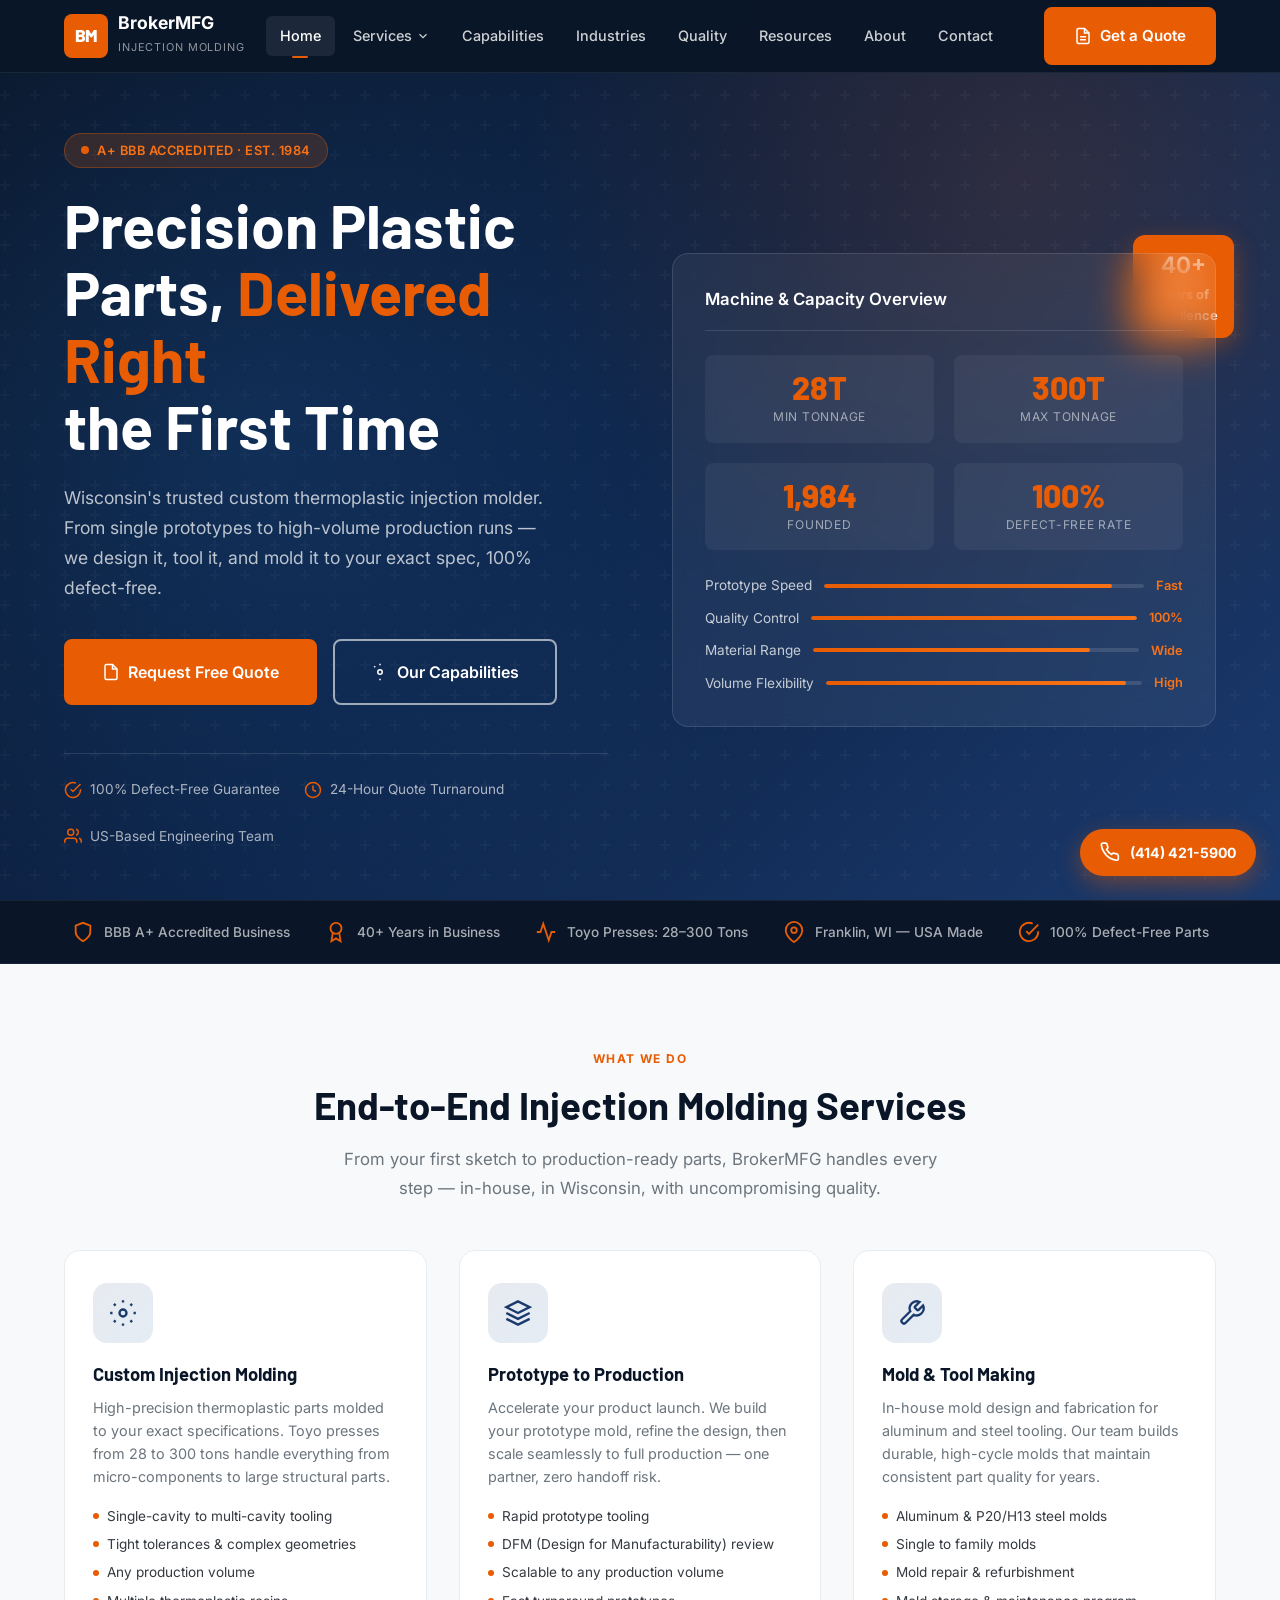
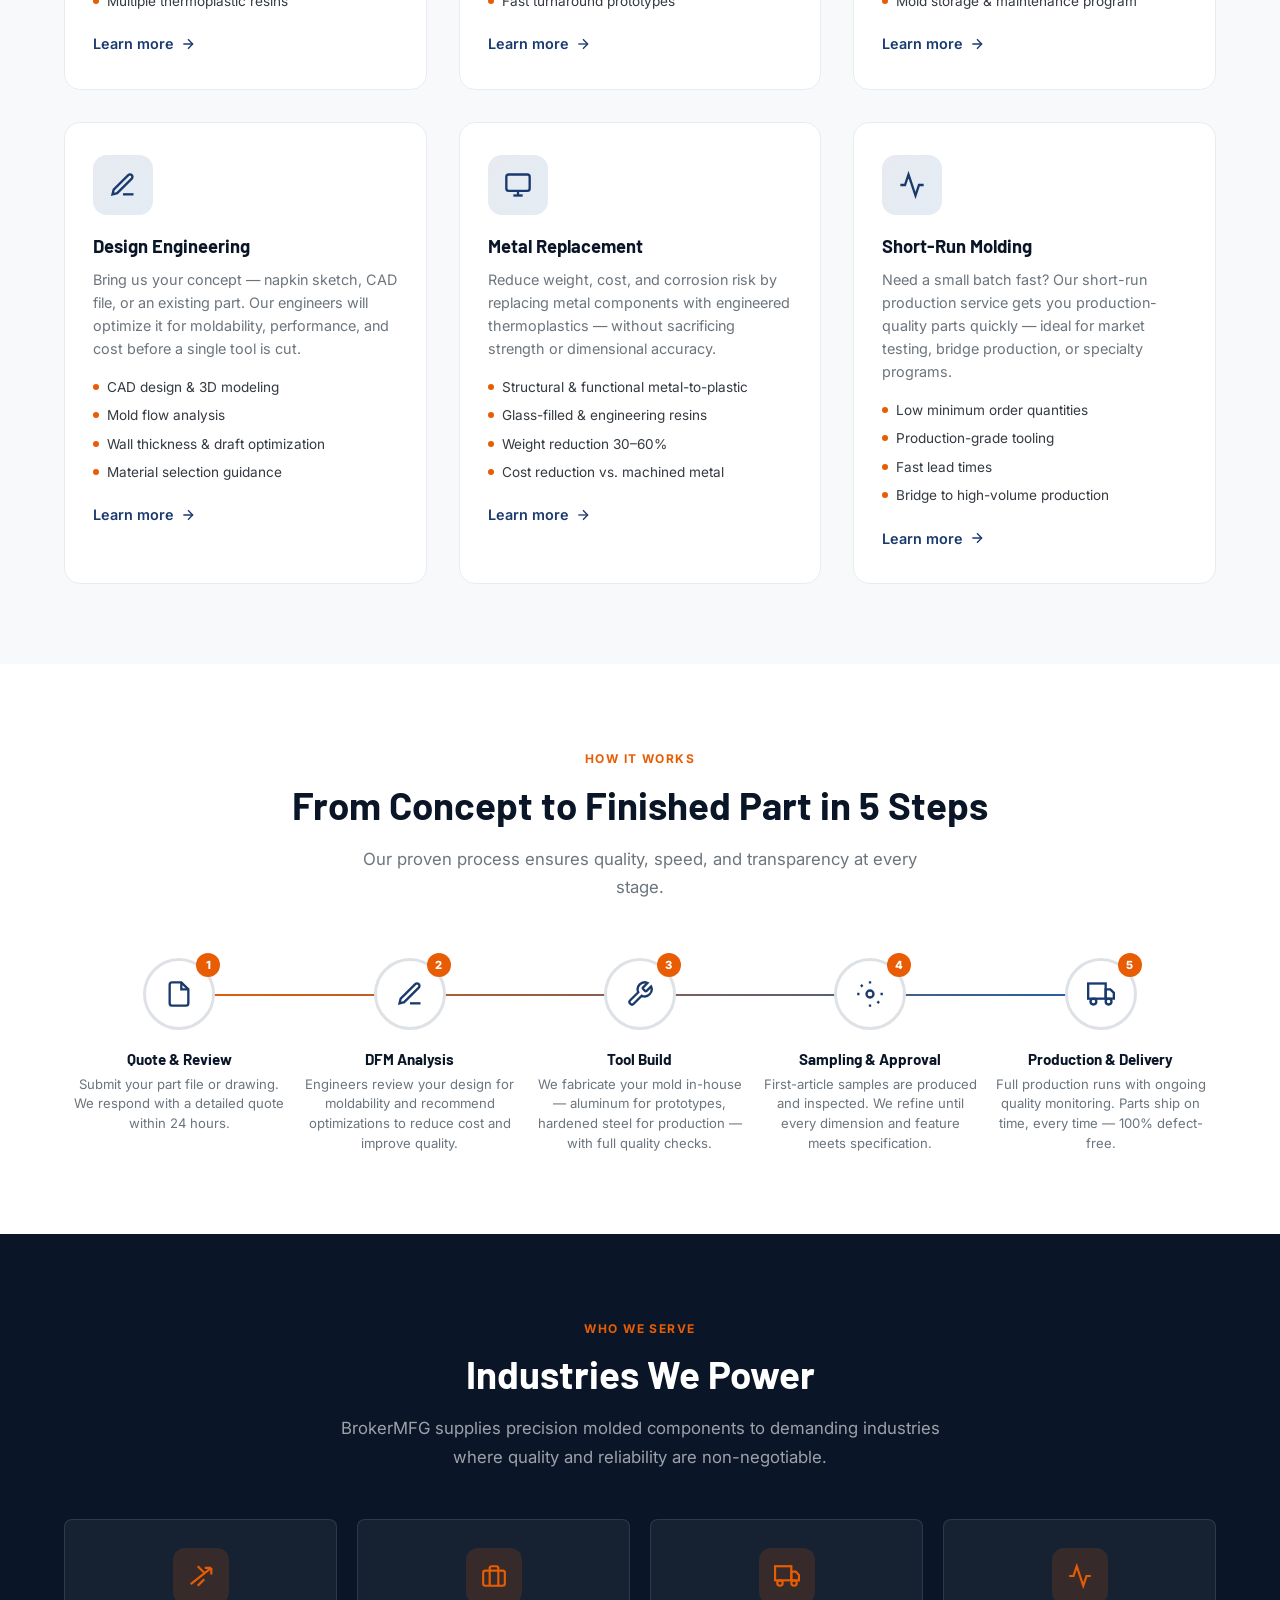
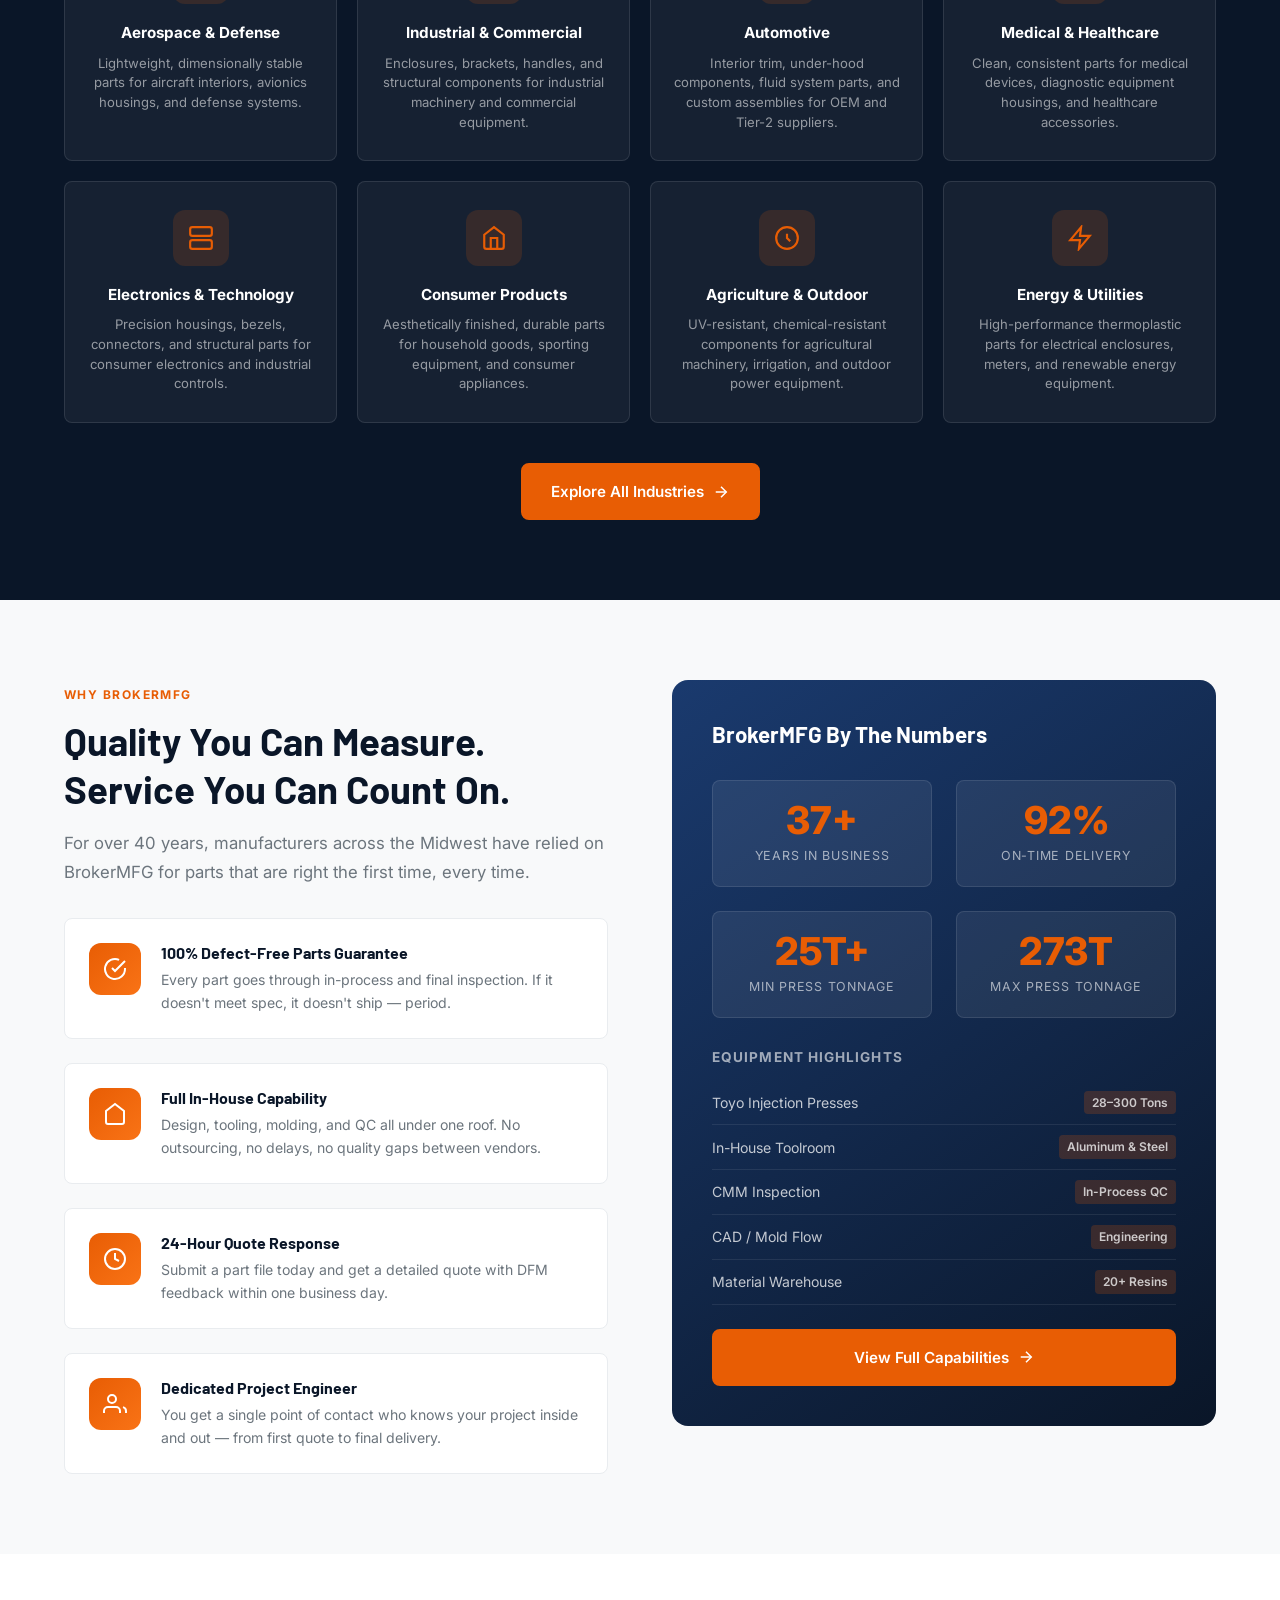
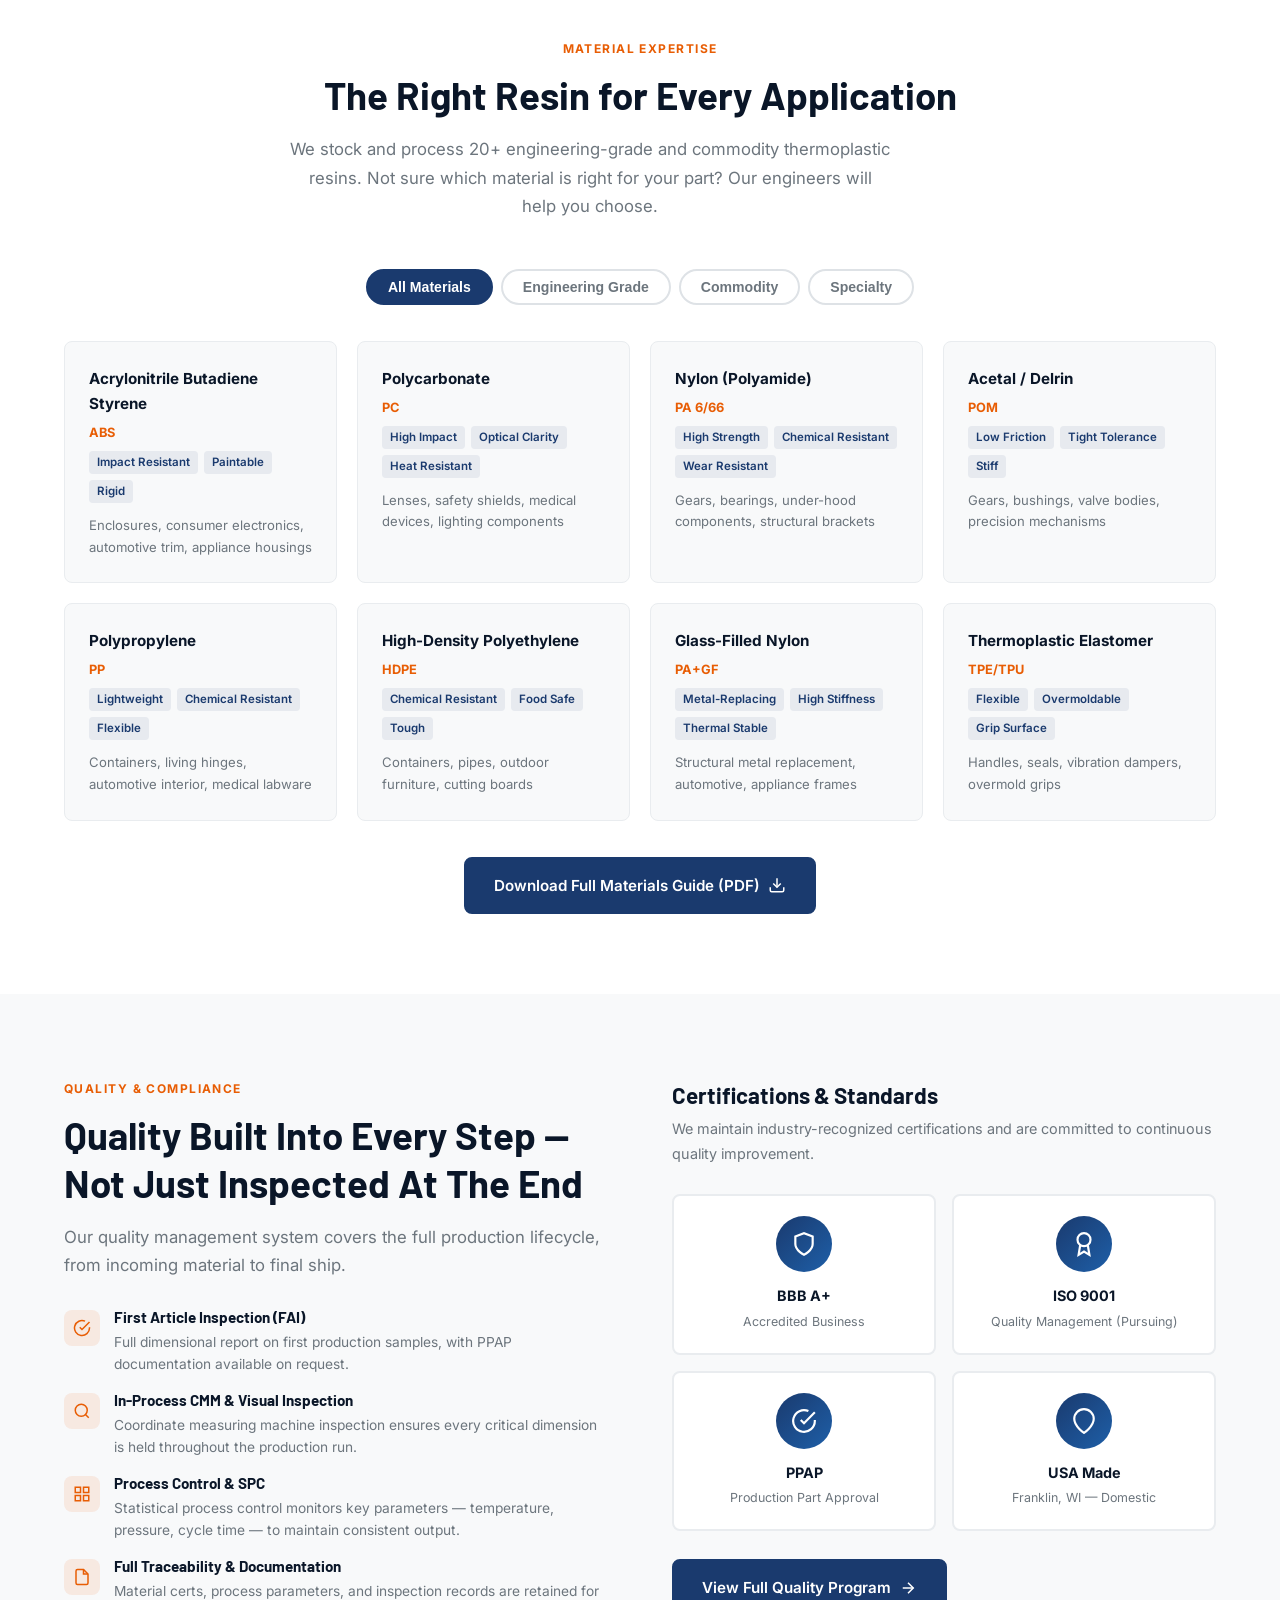
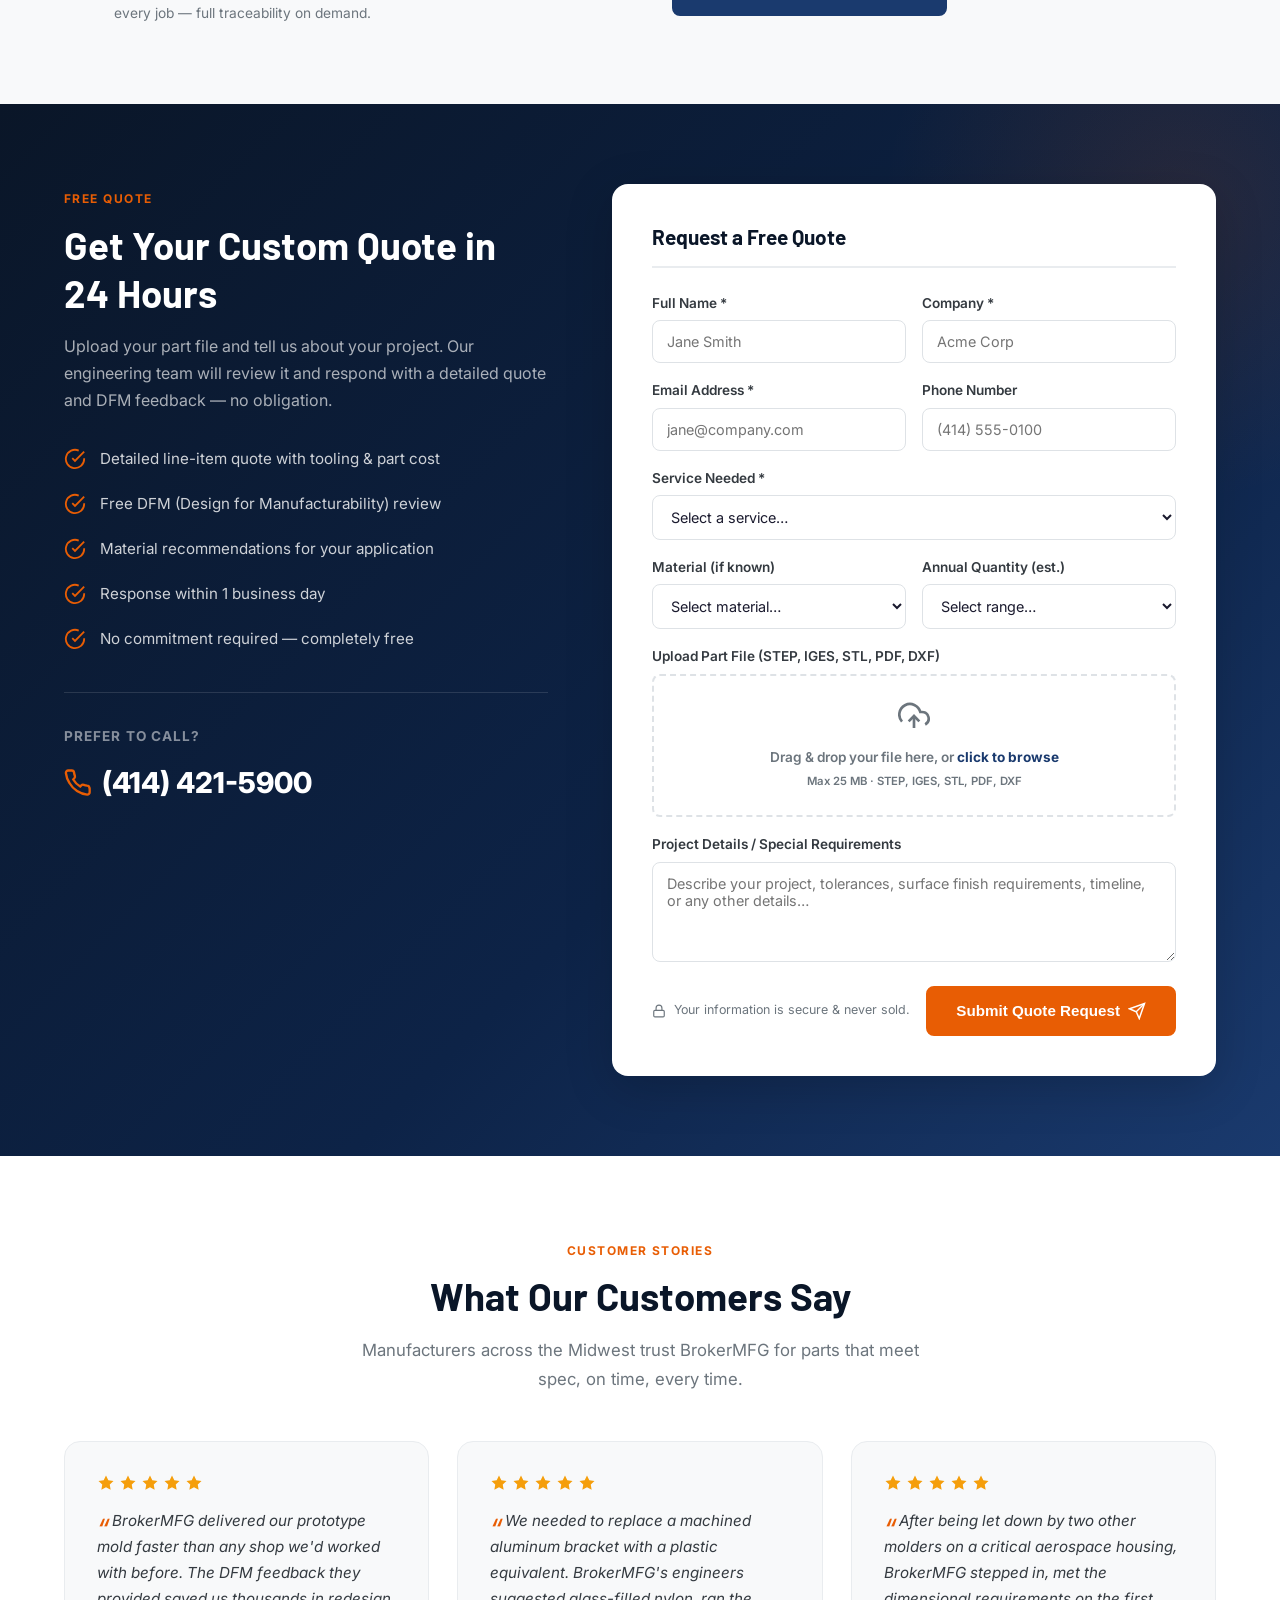
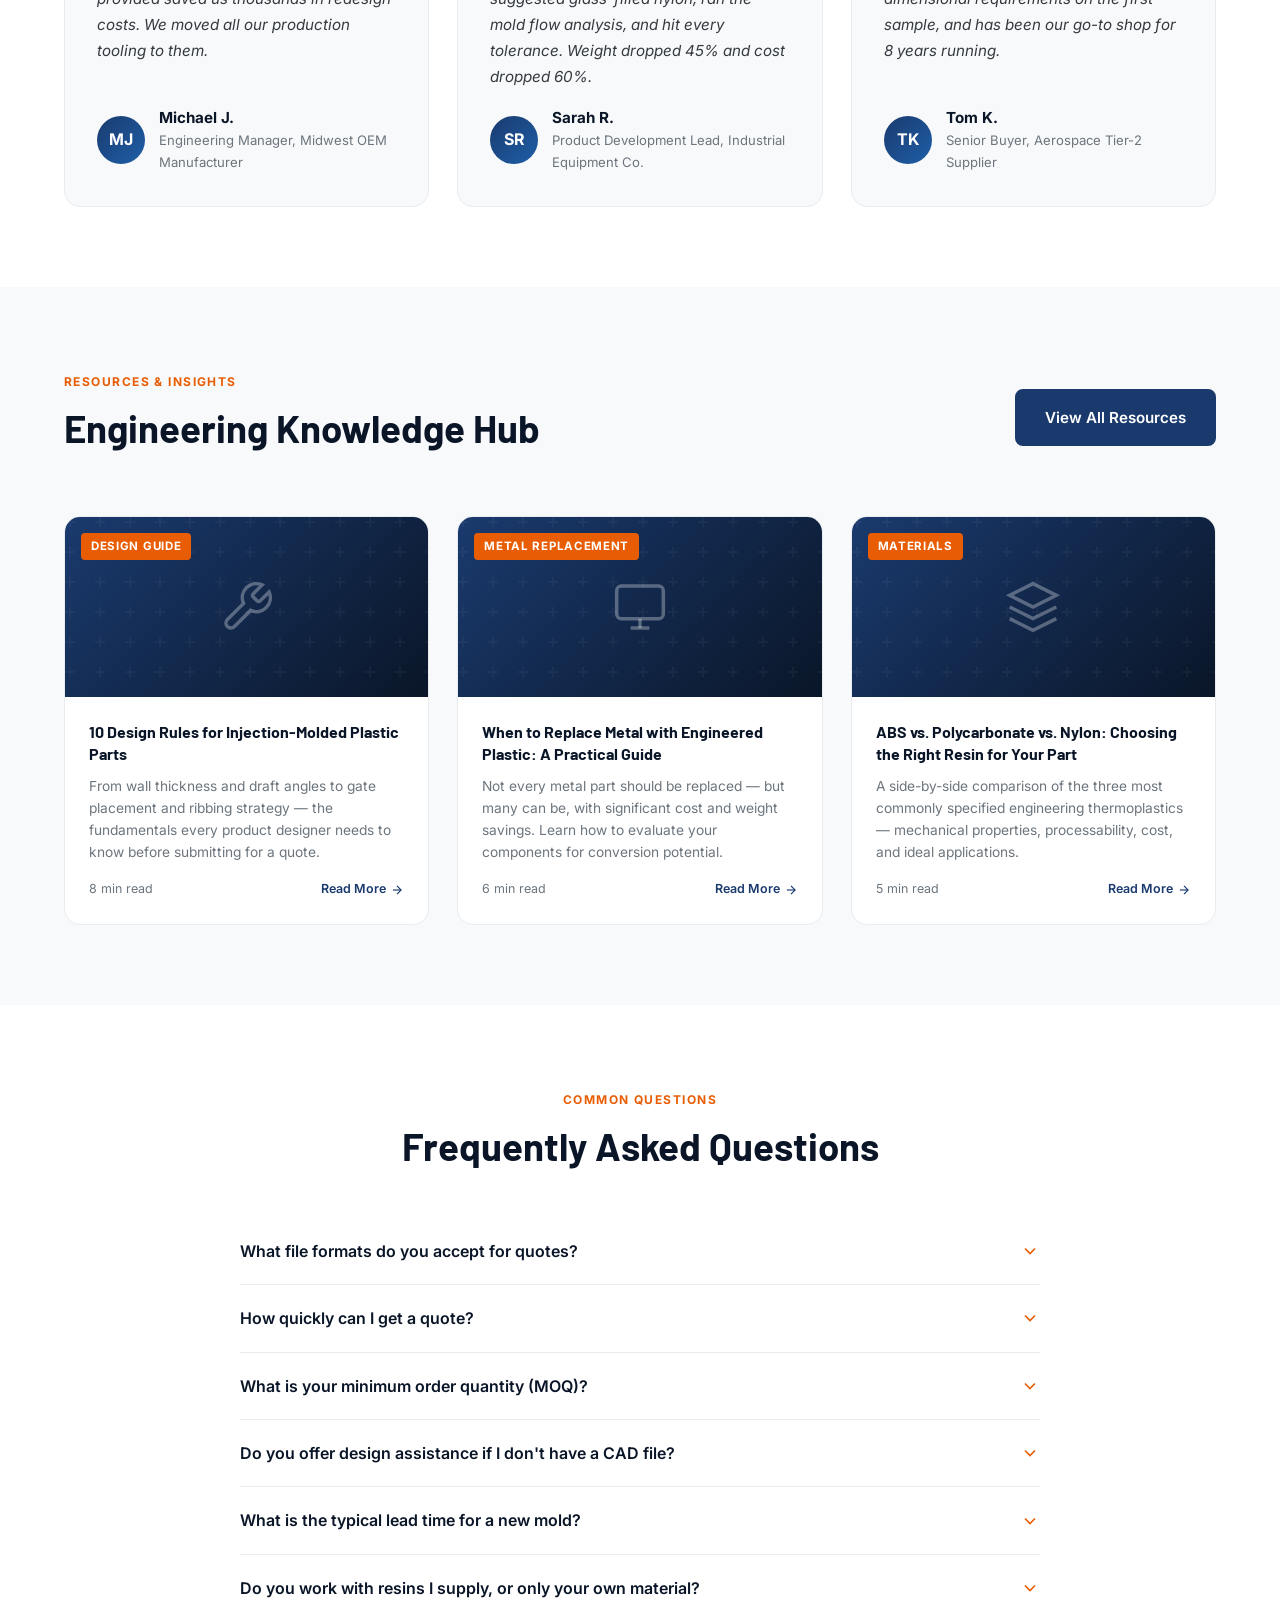
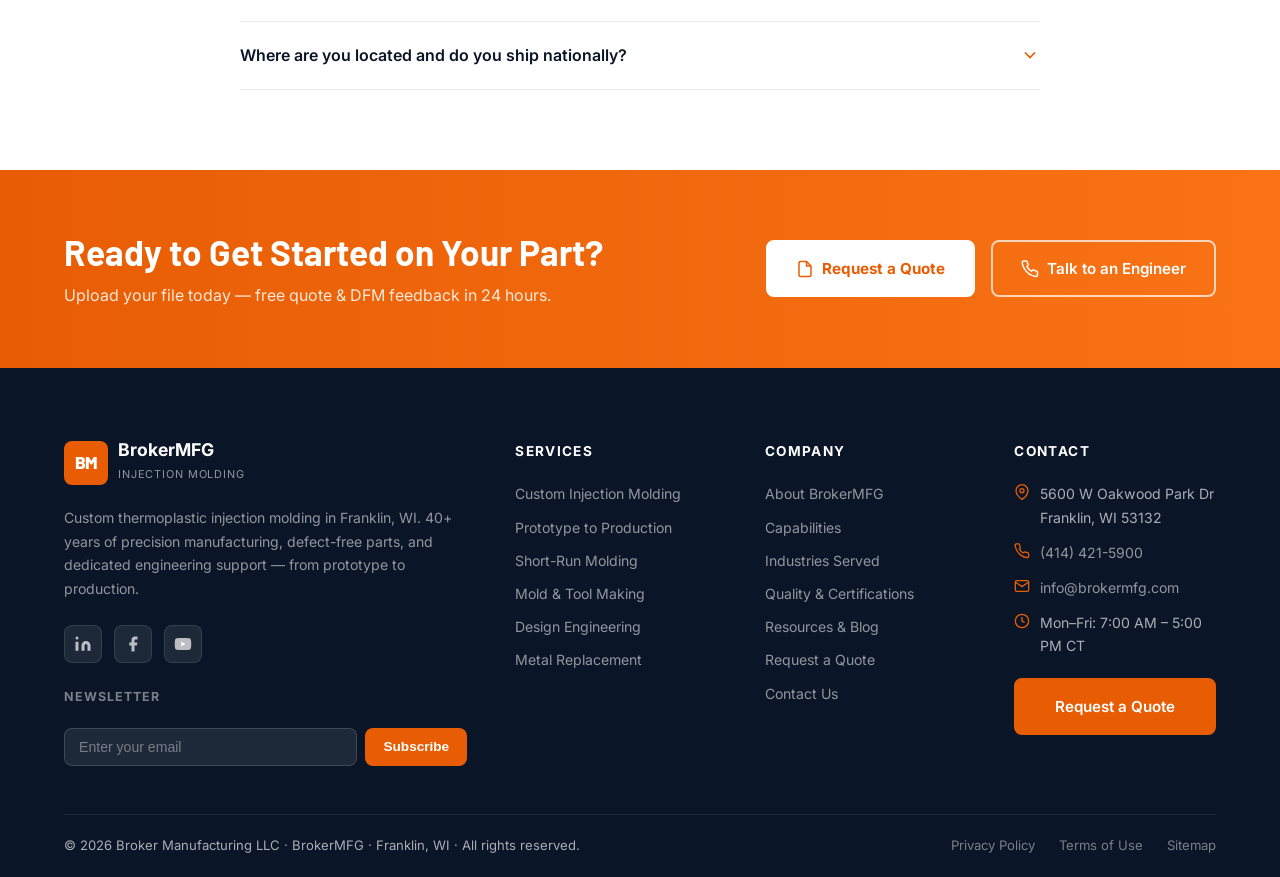
==== index.html @ e26dfe58 "Add fully modernized BrokerMFG website (9-page static site) Complete ground-up redesign of brokermfg" ====
<!DOCTYPE html>
<html lang="en">
<head>
  <meta charset="UTF-8">
  <meta name="viewport" content="width=device-width, initial-scale=1.0">
  <title>BrokerMFG | Custom Injection Molding – Franklin, WI | Since 1984</title>
  <meta name="description" content="BrokerMFG delivers precision custom thermoplastic injection molding in Franklin, WI. 40+ years experience. Prototype to high-volume production. Metal replacement. Request a free quote today.">
  <meta name="keywords" content="custom injection molding, thermoplastic injection molding, plastic injection mold, Milwaukee injection molding, Franklin WI manufacturer, metal replacement plastic, prototype molding, mold making Wisconsin">
  <meta property="og:title" content="BrokerMFG | Custom Thermoplastic Injection Molding">
  <meta property="og:description" content="40+ years of precision injection molding in Franklin, WI. From prototype to production – 100% defect-free parts guaranteed.">
  <meta property="og:type" content="website">
  <meta property="og:url" content="https://www.brokermfg.com">
  <link rel="canonical" href="https://www.brokermfg.com/">
  <link rel="icon" type="image/svg+xml" href="data:image/svg+xml,<svg xmlns='http://www.w3.org/2000/svg' viewBox='0 0 32 32'><rect width='32' height='32' rx='6' fill='%23e85d04'/><text x='50%25' y='50%25' dominant-baseline='central' text-anchor='middle' font-family='Arial' font-weight='800' font-size='14' fill='white'>B</text></svg>">
  <link rel="preconnect" href="https://fonts.googleapis.com">
  <link rel="preconnect" href="https://fonts.gstatic.com" crossorigin>
  <link href="https://fonts.googleapis.com/css2?family=Barlow:wght@600;700;800&family=Inter:wght@400;500;600&display=swap" rel="stylesheet">
  <link rel="stylesheet" href="css/style.css">
  <!-- Structured Data -->
  <script type="application/ld+json">
  {
    "@context": "https://schema.org",
    "@type": "ManufacturingBusiness",
    "name": "Broker Manufacturing LLC",
    "alternateName": "BrokerMFG",
    "description": "Custom thermoplastic injection molding company specializing in prototype to high-volume production.",
    "foundingDate": "1984",
    "address": {
      "@type": "PostalAddress",
      "streetAddress": "5600 W Oakwood Park Dr",
      "addressLocality": "Franklin",
      "addressRegion": "WI",
      "postalCode": "53132",
      "addressCountry": "US"
    },
    "telephone": "+14144215900",
    "url": "https://www.brokermfg.com",
    "areaServed": "US",
    "hasCredential": "BBB A+ Accredited Business"
  }
  </script>
</head>
<body>

<!-- ═══════════════════════════════════════════════════
     NAVIGATION
════════════════════════════════════════════════════ -->
<nav class="navbar" role="navigation" aria-label="Main navigation">
  <div class="nav-inner">
    <a href="index.html" class="nav-logo" aria-label="BrokerMFG Home">
      <div class="nav-logo-mark">BM</div>
      <div class="nav-logo-text">
        <strong>BrokerMFG</strong>
        <span>Injection Molding</span>
      </div>
    </a>

    <div class="nav-links">
      <a href="index.html" class="active">Home</a>
      <div class="nav-dropdown">
        <a href="services.html">
          Services
          <svg viewBox="0 0 24 24" fill="none" stroke="currentColor" stroke-width="2"><polyline points="6 9 12 15 18 9"/></svg>
        </a>
        <div class="dropdown-menu">
          <a href="services.html#injection-molding">
            <svg viewBox="0 0 24 24" fill="none" stroke="currentColor" stroke-width="2"><circle cx="12" cy="12" r="3"/><path d="M12 1v2M12 21v2M4.22 4.22l1.42 1.42M18.36 18.36l1.42 1.42M1 12h2M21 12h2M4.22 19.78l1.42-1.42M18.36 5.64l1.42-1.42"/></svg>
            Custom Injection Molding
          </a>
          <a href="services.html#short-run">
            <svg viewBox="0 0 24 24" fill="none" stroke="currentColor" stroke-width="2"><polyline points="22 12 18 12 15 21 9 3 6 12 2 12"/></svg>
            Short Run Molding
          </a>
          <a href="services.html#prototype">
            <svg viewBox="0 0 24 24" fill="none" stroke="currentColor" stroke-width="2"><polygon points="12 2 2 7 12 12 22 7 12 2"/><polyline points="2 17 12 22 22 17"/><polyline points="2 12 12 17 22 12"/></svg>
            Prototype to Production
          </a>
          <a href="services.html#mold-making">
            <svg viewBox="0 0 24 24" fill="none" stroke="currentColor" stroke-width="2"><path d="M14.7 6.3a1 1 0 0 0 0 1.4l1.6 1.6a1 1 0 0 0 1.4 0l3.77-3.77a6 6 0 0 1-7.94 7.94l-6.91 6.91a2.12 2.12 0 0 1-3-3l6.91-6.91a6 6 0 0 1 7.94-7.94l-3.76 3.76z"/></svg>
            Mold &amp; Tool Making
          </a>
          <a href="services.html#design">
            <svg viewBox="0 0 24 24" fill="none" stroke="currentColor" stroke-width="2"><path d="M12 20h9"/><path d="M16.5 3.5a2.121 2.121 0 0 1 3 3L7 19l-4 1 1-4L16.5 3.5z"/></svg>
            Design Engineering
          </a>
          <a href="services.html#metal-replacement">
            <svg viewBox="0 0 24 24" fill="none" stroke="currentColor" stroke-width="2"><rect x="2" y="3" width="20" height="14" rx="2"/><line x1="8" y1="21" x2="16" y2="21"/><line x1="12" y1="17" x2="12" y2="21"/></svg>
            Metal Replacement
          </a>
        </div>
      </div>
      <a href="capabilities.html">Capabilities</a>
      <a href="industries.html">Industries</a>
      <a href="quality.html">Quality</a>
      <a href="resources.html">Resources</a>
      <a href="about.html">About</a>
      <a href="contact.html">Contact</a>
    </div>

    <a href="quote.html" class="btn btn-primary nav-cta">
      <svg viewBox="0 0 24 24" fill="none" stroke="currentColor" stroke-width="2"><path d="M14 2H6a2 2 0 0 0-2 2v16a2 2 0 0 0 2 2h12a2 2 0 0 0 2-2V8z"/><polyline points="14 2 14 8 20 8"/><line x1="16" y1="13" x2="8" y2="13"/><line x1="16" y1="17" x2="8" y2="17"/></svg>
      Get a Quote
    </a>

    <button class="nav-toggle" aria-label="Toggle menu" aria-expanded="false">
      <span></span><span></span><span></span>
    </button>
  </div>
</nav>

<!-- ═══════════════════════════════════════════════════
     HERO
════════════════════════════════════════════════════ -->
<section class="hero" aria-label="Hero banner">
  <div class="hero-bg-pattern"></div>
  <div class="hero-content">
    <div class="hero-grid">

      <!-- Left: Copy -->
      <div>
        <div class="hero-badge">
          <span class="hero-badge-dot"></span>
          A+ BBB Accredited · Est. 1984
        </div>
        <h1 class="hero-title">
          Precision Plastic<br>
          Parts, <span class="accent">Delivered Right</span><br>
          the First Time
        </h1>
        <p class="hero-subtitle">
          Wisconsin's trusted custom thermoplastic injection molder. From single prototypes to high-volume production runs — we design it, tool it, and mold it to your exact spec, 100% defect-free.
        </p>
        <div class="hero-actions">
          <a href="quote.html" class="btn btn-primary btn-lg">
            <svg viewBox="0 0 24 24" fill="none" stroke="currentColor" stroke-width="2"><path d="M14 2H6a2 2 0 0 0-2 2v16a2 2 0 0 0 2 2h12a2 2 0 0 0 2-2V8z"/><polyline points="14 2 14 8 20 8"/></svg>
            Request Free Quote
          </a>
          <a href="capabilities.html" class="btn btn-outline btn-lg">
            <svg viewBox="0 0 24 24" fill="none" stroke="currentColor" stroke-width="2"><circle cx="12" cy="12" r="3"/><path d="M12 1v2M12 21v2M4.22 4.22l1.42 1.42"/></svg>
            Our Capabilities
          </a>
        </div>
        <div class="hero-trust">
          <div class="hero-trust-item">
            <svg viewBox="0 0 24 24" fill="none" stroke="currentColor" stroke-width="2"><path d="M22 11.08V12a10 10 0 1 1-5.93-9.14"/><polyline points="22 4 12 14.01 9 11.01"/></svg>
            100% Defect-Free Guarantee
          </div>
          <div class="hero-trust-item">
            <svg viewBox="0 0 24 24" fill="none" stroke="currentColor" stroke-width="2"><circle cx="12" cy="12" r="10"/><polyline points="12 6 12 12 16 14"/></svg>
            24-Hour Quote Turnaround
          </div>
          <div class="hero-trust-item">
            <svg viewBox="0 0 24 24" fill="none" stroke="currentColor" stroke-width="2"><path d="M17 21v-2a4 4 0 0 0-4-4H5a4 4 0 0 0-4 4v2"/><circle cx="9" cy="7" r="4"/><path d="M23 21v-2a4 4 0 0 0-3-3.87"/><path d="M16 3.13a4 4 0 0 1 0 7.75"/></svg>
            US-Based Engineering Team
          </div>
        </div>
      </div>

      <!-- Right: Stats Card -->
      <div class="hero-visual">
        <div class="hero-float-badge">
          <strong>40+</strong>
          Years of<br>Excellence
        </div>
        <div class="hero-card">
          <p class="hero-card-title">Machine &amp; Capacity Overview</p>
          <div class="stat-grid">
            <div class="stat-item">
              <div class="stat-number" data-target="28" data-suffix="T">0</div>
              <div class="stat-label">Min Tonnage</div>
            </div>
            <div class="stat-item">
              <div class="stat-number" data-target="300" data-suffix="T">0</div>
              <div class="stat-label">Max Tonnage</div>
            </div>
            <div class="stat-item">
              <div class="stat-number" data-target="1984">0</div>
              <div class="stat-label">Founded</div>
            </div>
            <div class="stat-item">
              <div class="stat-number" data-target="100" data-suffix="%">0</div>
              <div class="stat-label">Defect-Free Rate</div>
            </div>
          </div>
          <div class="capability-list">
            <div class="capability-item">
              <span>Prototype Speed</span>
              <div class="cap-bar-wrap"><div class="cap-bar" data-width="90%"></div></div>
              <span class="cap-value">Fast</span>
            </div>
            <div class="capability-item">
              <span>Quality Control</span>
              <div class="cap-bar-wrap"><div class="cap-bar" data-width="100%"></div></div>
              <span class="cap-value">100%</span>
            </div>
            <div class="capability-item">
              <span>Material Range</span>
              <div class="cap-bar-wrap"><div class="cap-bar" data-width="85%"></div></div>
              <span class="cap-value">Wide</span>
            </div>
            <div class="capability-item">
              <span>Volume Flexibility</span>
              <div class="cap-bar-wrap"><div class="cap-bar" data-width="95%"></div></div>
              <span class="cap-value">High</span>
            </div>
          </div>
        </div>
      </div>

    </div>
  </div>
</section>

<!-- ── Trust Bar ── -->
<div class="trust-bar">
  <div class="trust-bar-inner">
    <div class="trust-item">
      <svg viewBox="0 0 24 24" fill="none" stroke="currentColor" stroke-width="2"><path d="M12 22s8-4 8-10V5l-8-3-8 3v7c0 6 8 10 8 10z"/></svg>
      BBB A+ Accredited Business
    </div>
    <div class="trust-item">
      <svg viewBox="0 0 24 24" fill="none" stroke="currentColor" stroke-width="2"><circle cx="12" cy="8" r="6"/><path d="M15.477 12.89L17 22l-5-3-5 3 1.523-9.11"/></svg>
      40+ Years in Business
    </div>
    <div class="trust-item">
      <svg viewBox="0 0 24 24" fill="none" stroke="currentColor" stroke-width="2"><polyline points="22 12 18 12 15 21 9 3 6 12 2 12"/></svg>
      Toyo Presses: 28–300 Tons
    </div>
    <div class="trust-item">
      <svg viewBox="0 0 24 24" fill="none" stroke="currentColor" stroke-width="2"><path d="M21 10c0 7-9 13-9 13s-9-6-9-13a9 9 0 0 1 18 0z"/><circle cx="12" cy="10" r="3"/></svg>
      Franklin, WI — USA Made
    </div>
    <div class="trust-item">
      <svg viewBox="0 0 24 24" fill="none" stroke="currentColor" stroke-width="2"><path d="M22 11.08V12a10 10 0 1 1-5.93-9.14"/><polyline points="22 4 12 14.01 9 11.01"/></svg>
      100% Defect-Free Parts
    </div>
  </div>
</div>

<!-- ═══════════════════════════════════════════════════
     SERVICES
════════════════════════════════════════════════════ -->
<section class="section services" id="services">
  <div class="container">
    <div class="text-center fade-in">
      <span class="section-label">What We Do</span>
      <h2 class="section-title">End-to-End Injection Molding Services</h2>
      <p class="section-subtitle" style="margin: 0 auto;">From your first sketch to production-ready parts, BrokerMFG handles every step — in-house, in Wisconsin, with uncompromising quality.</p>
    </div>

    <div class="grid-3" style="margin-top:48px;">

      <div class="service-card fade-in fade-in-delay-1">
        <div class="service-icon">
          <svg viewBox="0 0 24 24" fill="none" stroke="currentColor" stroke-width="2"><circle cx="12" cy="12" r="3"/><path d="M12 1v2M12 21v2M4.22 4.22l1.42 1.42M18.36 18.36l1.42 1.42M1 12h2M21 12h2M4.22 19.78l1.42-1.42M18.36 5.64l1.42-1.42"/></svg>
        </div>
        <h3 class="service-title">Custom Injection Molding</h3>
        <p class="service-desc">High-precision thermoplastic parts molded to your exact specifications. Toyo presses from 28 to 300 tons handle everything from micro-components to large structural parts.</p>
        <ul class="service-features">
          <li>Single-cavity to multi-cavity tooling</li>
          <li>Tight tolerances &amp; complex geometries</li>
          <li>Any production volume</li>
          <li>Multiple thermoplastic resins</li>
        </ul>
        <a href="services.html#injection-molding" class="service-link">
          Learn more
          <svg viewBox="0 0 24 24" fill="none" stroke="currentColor" stroke-width="2"><line x1="5" y1="12" x2="19" y2="12"/><polyline points="12 5 19 12 12 19"/></svg>
        </a>
      </div>

      <div class="service-card fade-in fade-in-delay-2">
        <div class="service-icon">
          <svg viewBox="0 0 24 24" fill="none" stroke="currentColor" stroke-width="2"><polygon points="12 2 2 7 12 12 22 7 12 2"/><polyline points="2 17 12 22 22 17"/><polyline points="2 12 12 17 22 12"/></svg>
        </div>
        <h3 class="service-title">Prototype to Production</h3>
        <p class="service-desc">Accelerate your product launch. We build your prototype mold, refine the design, then scale seamlessly to full production — one partner, zero handoff risk.</p>
        <ul class="service-features">
          <li>Rapid prototype tooling</li>
          <li>DFM (Design for Manufacturability) review</li>
          <li>Scalable to any production volume</li>
          <li>Fast turnaround prototypes</li>
        </ul>
        <a href="services.html#prototype" class="service-link">
          Learn more
          <svg viewBox="0 0 24 24" fill="none" stroke="currentColor" stroke-width="2"><line x1="5" y1="12" x2="19" y2="12"/><polyline points="12 5 19 12 12 19"/></svg>
        </a>
      </div>

      <div class="service-card fade-in fade-in-delay-3">
        <div class="service-icon">
          <svg viewBox="0 0 24 24" fill="none" stroke="currentColor" stroke-width="2"><path d="M14.7 6.3a1 1 0 0 0 0 1.4l1.6 1.6a1 1 0 0 0 1.4 0l3.77-3.77a6 6 0 0 1-7.94 7.94l-6.91 6.91a2.12 2.12 0 0 1-3-3l6.91-6.91a6 6 0 0 1 7.94-7.94l-3.76 3.76z"/></svg>
        </div>
        <h3 class="service-title">Mold &amp; Tool Making</h3>
        <p class="service-desc">In-house mold design and fabrication for aluminum and steel tooling. Our team builds durable, high-cycle molds that maintain consistent part quality for years.</p>
        <ul class="service-features">
          <li>Aluminum &amp; P20/H13 steel molds</li>
          <li>Single to family molds</li>
          <li>Mold repair &amp; refurbishment</li>
          <li>Mold storage &amp; maintenance program</li>
        </ul>
        <a href="services.html#mold-making" class="service-link">
          Learn more
          <svg viewBox="0 0 24 24" fill="none" stroke="currentColor" stroke-width="2"><line x1="5" y1="12" x2="19" y2="12"/><polyline points="12 5 19 12 12 19"/></svg>
        </a>
      </div>

      <div class="service-card fade-in fade-in-delay-1">
        <div class="service-icon">
          <svg viewBox="0 0 24 24" fill="none" stroke="currentColor" stroke-width="2"><path d="M12 20h9"/><path d="M16.5 3.5a2.121 2.121 0 0 1 3 3L7 19l-4 1 1-4L16.5 3.5z"/></svg>
        </div>
        <h3 class="service-title">Design Engineering</h3>
        <p class="service-desc">Bring us your concept — napkin sketch, CAD file, or an existing part. Our engineers will optimize it for moldability, performance, and cost before a single tool is cut.</p>
        <ul class="service-features">
          <li>CAD design &amp; 3D modeling</li>
          <li>Mold flow analysis</li>
          <li>Wall thickness &amp; draft optimization</li>
          <li>Material selection guidance</li>
        </ul>
        <a href="services.html#design" class="service-link">
          Learn more
          <svg viewBox="0 0 24 24" fill="none" stroke="currentColor" stroke-width="2"><line x1="5" y1="12" x2="19" y2="12"/><polyline points="12 5 19 12 12 19"/></svg>
        </a>
      </div>

      <div class="service-card fade-in fade-in-delay-2">
        <div class="service-icon">
          <svg viewBox="0 0 24 24" fill="none" stroke="currentColor" stroke-width="2"><rect x="2" y="3" width="20" height="14" rx="2"/><line x1="8" y1="21" x2="16" y2="21"/><line x1="12" y1="17" x2="12" y2="21"/></svg>
        </div>
        <h3 class="service-title">Metal Replacement</h3>
        <p class="service-desc">Reduce weight, cost, and corrosion risk by replacing metal components with engineered thermoplastics — without sacrificing strength or dimensional accuracy.</p>
        <ul class="service-features">
          <li>Structural &amp; functional metal-to-plastic</li>
          <li>Glass-filled &amp; engineering resins</li>
          <li>Weight reduction 30–60%</li>
          <li>Cost reduction vs. machined metal</li>
        </ul>
        <a href="services.html#metal-replacement" class="service-link">
          Learn more
          <svg viewBox="0 0 24 24" fill="none" stroke="currentColor" stroke-width="2"><line x1="5" y1="12" x2="19" y2="12"/><polyline points="12 5 19 12 12 19"/></svg>
        </a>
      </div>

      <div class="service-card fade-in fade-in-delay-3">
        <div class="service-icon">
          <svg viewBox="0 0 24 24" fill="none" stroke="currentColor" stroke-width="2"><polyline points="22 12 18 12 15 21 9 3 6 12 2 12"/></svg>
        </div>
        <h3 class="service-title">Short-Run Molding</h3>
        <p class="service-desc">Need a small batch fast? Our short-run production service gets you production-quality parts quickly — ideal for market testing, bridge production, or specialty programs.</p>
        <ul class="service-features">
          <li>Low minimum order quantities</li>
          <li>Production-grade tooling</li>
          <li>Fast lead times</li>
          <li>Bridge to high-volume production</li>
        </ul>
        <a href="services.html#short-run" class="service-link">
          Learn more
          <svg viewBox="0 0 24 24" fill="none" stroke="currentColor" stroke-width="2"><line x1="5" y1="12" x2="19" y2="12"/><polyline points="12 5 19 12 12 19"/></svg>
        </a>
      </div>

    </div>
  </div>
</section>

<!-- ═══════════════════════════════════════════════════
     PROCESS
════════════════════════════════════════════════════ -->
<section class="section process" id="process">
  <div class="container">
    <div class="text-center fade-in">
      <span class="section-label">How It Works</span>
      <h2 class="section-title">From Concept to Finished Part in 5 Steps</h2>
      <p class="section-subtitle" style="margin:0 auto;">Our proven process ensures quality, speed, and transparency at every stage.</p>
    </div>
    <div class="process-steps">

      <div class="process-step fade-in fade-in-delay-1">
        <div class="step-circle">
          <span class="step-num">1</span>
          <svg viewBox="0 0 24 24" fill="none" stroke="currentColor" stroke-width="2"><path d="M14 2H6a2 2 0 0 0-2 2v16a2 2 0 0 0 2 2h12a2 2 0 0 0 2-2V8z"/><polyline points="14 2 14 8 20 8"/></svg>
        </div>
        <h4 class="step-title">Quote &amp; Review</h4>
        <p class="step-desc">Submit your part file or drawing. We respond with a detailed quote within 24 hours.</p>
      </div>

      <div class="process-step fade-in fade-in-delay-2">
        <div class="step-circle">
          <span class="step-num">2</span>
          <svg viewBox="0 0 24 24" fill="none" stroke="currentColor" stroke-width="2"><path d="M12 20h9"/><path d="M16.5 3.5a2.121 2.121 0 0 1 3 3L7 19l-4 1 1-4L16.5 3.5z"/></svg>
        </div>
        <h4 class="step-title">DFM Analysis</h4>
        <p class="step-desc">Engineers review your design for moldability and recommend optimizations to reduce cost and improve quality.</p>
      </div>

      <div class="process-step fade-in fade-in-delay-3">
        <div class="step-circle">
          <span class="step-num">3</span>
          <svg viewBox="0 0 24 24" fill="none" stroke="currentColor" stroke-width="2"><path d="M14.7 6.3a1 1 0 0 0 0 1.4l1.6 1.6a1 1 0 0 0 1.4 0l3.77-3.77a6 6 0 0 1-7.94 7.94l-6.91 6.91a2.12 2.12 0 0 1-3-3l6.91-6.91a6 6 0 0 1 7.94-7.94l-3.76 3.76z"/></svg>
        </div>
        <h4 class="step-title">Tool Build</h4>
        <p class="step-desc">We fabricate your mold in-house — aluminum for prototypes, hardened steel for production — with full quality checks.</p>
      </div>

      <div class="process-step fade-in fade-in-delay-1">
        <div class="step-circle">
          <span class="step-num">4</span>
          <svg viewBox="0 0 24 24" fill="none" stroke="currentColor" stroke-width="2"><circle cx="12" cy="12" r="3"/><path d="M12 1v2M12 21v2M4.22 4.22l1.42 1.42M18.36 18.36l1.42 1.42M1 12h2M21 12h2"/></svg>
        </div>
        <h4 class="step-title">Sampling &amp; Approval</h4>
        <p class="step-desc">First-article samples are produced and inspected. We refine until every dimension and feature meets specification.</p>
      </div>

      <div class="process-step fade-in fade-in-delay-2">
        <div class="step-circle">
          <span class="step-num">5</span>
          <svg viewBox="0 0 24 24" fill="none" stroke="currentColor" stroke-width="2"><rect x="1" y="3" width="15" height="13"/><polygon points="16 8 20 8 23 11 23 16 16 16 16 8"/><circle cx="5.5" cy="18.5" r="2.5"/><circle cx="18.5" cy="18.5" r="2.5"/></svg>
        </div>
        <h4 class="step-title">Production &amp; Delivery</h4>
        <p class="step-desc">Full production runs with ongoing quality monitoring. Parts ship on time, every time — 100% defect-free.</p>
      </div>

    </div>
  </div>
</section>

<!-- ═══════════════════════════════════════════════════
     INDUSTRIES
════════════════════════════════════════════════════ -->
<section class="section industries" id="industries">
  <div class="container">
    <div class="text-center fade-in">
      <span class="section-label" style="color:var(--orange)">Who We Serve</span>
      <h2 class="section-title">Industries We Power</h2>
      <p class="section-subtitle" style="margin:0 auto;color:rgba(255,255,255,.6)">BrokerMFG supplies precision molded components to demanding industries where quality and reliability are non-negotiable.</p>
    </div>
    <div class="industry-grid">

      <div class="industry-card fade-in fade-in-delay-1">
        <div class="industry-icon">
          <svg viewBox="0 0 24 24" fill="none" stroke="currentColor" stroke-width="2"><path d="M2.5 19.5L21.5 4.5M21.5 4.5H15.5M21.5 4.5V10.5M9 21l6-6M9 3l6 6"/></svg>
        </div>
        <div class="industry-name">Aerospace &amp; Defense</div>
        <div class="industry-desc">Lightweight, dimensionally stable parts for aircraft interiors, avionics housings, and defense systems.</div>
      </div>

      <div class="industry-card fade-in fade-in-delay-2">
        <div class="industry-icon">
          <svg viewBox="0 0 24 24" fill="none" stroke="currentColor" stroke-width="2"><rect x="2" y="7" width="20" height="14" rx="2"/><path d="M16 21V5a2 2 0 0 0-2-2h-4a2 2 0 0 0-2 2v16"/></svg>
        </div>
        <div class="industry-name">Industrial &amp; Commercial</div>
        <div class="industry-desc">Enclosures, brackets, handles, and structural components for industrial machinery and commercial equipment.</div>
      </div>

      <div class="industry-card fade-in fade-in-delay-3">
        <div class="industry-icon">
          <svg viewBox="0 0 24 24" fill="none" stroke="currentColor" stroke-width="2"><rect x="1" y="3" width="15" height="13"/><polygon points="16 8 20 8 23 11 23 16 16 16 16 8"/><circle cx="5.5" cy="18.5" r="2.5"/><circle cx="18.5" cy="18.5" r="2.5"/></svg>
        </div>
        <div class="industry-name">Automotive</div>
        <div class="industry-desc">Interior trim, under-hood components, fluid system parts, and custom assemblies for OEM and Tier-2 suppliers.</div>
      </div>

      <div class="industry-card fade-in fade-in-delay-1">
        <div class="industry-icon">
          <svg viewBox="0 0 24 24" fill="none" stroke="currentColor" stroke-width="2"><path d="M22 12h-4l-3 9L9 3l-3 9H2"/></svg>
        </div>
        <div class="industry-name">Medical &amp; Healthcare</div>
        <div class="industry-desc">Clean, consistent parts for medical devices, diagnostic equipment housings, and healthcare accessories.</div>
      </div>

      <div class="industry-card fade-in fade-in-delay-2">
        <div class="industry-icon">
          <svg viewBox="0 0 24 24" fill="none" stroke="currentColor" stroke-width="2"><rect x="2" y="2" width="20" height="8" rx="2"/><rect x="2" y="14" width="20" height="8" rx="2"/><line x1="6" y1="6" x2="6.01" y2="6"/><line x1="6" y1="18" x2="6.01" y2="18"/></svg>
        </div>
        <div class="industry-name">Electronics &amp; Technology</div>
        <div class="industry-desc">Precision housings, bezels, connectors, and structural parts for consumer electronics and industrial controls.</div>
      </div>

      <div class="industry-card fade-in fade-in-delay-3">
        <div class="industry-icon">
          <svg viewBox="0 0 24 24" fill="none" stroke="currentColor" stroke-width="2"><path d="M3 9l9-7 9 7v11a2 2 0 0 1-2 2H5a2 2 0 0 1-2-2z"/><polyline points="9 22 9 12 15 12 15 22"/></svg>
        </div>
        <div class="industry-name">Consumer Products</div>
        <div class="industry-desc">Aesthetically finished, durable parts for household goods, sporting equipment, and consumer appliances.</div>
      </div>

      <div class="industry-card fade-in fade-in-delay-1">
        <div class="industry-icon">
          <svg viewBox="0 0 24 24" fill="none" stroke="currentColor" stroke-width="2"><path d="M12 22c5.523 0 10-4.477 10-10S17.523 2 12 2 2 6.477 2 12s4.477 10 10 10z"/><path d="M12 8v4l3 3"/></svg>
        </div>
        <div class="industry-name">Agriculture &amp; Outdoor</div>
        <div class="industry-desc">UV-resistant, chemical-resistant components for agricultural machinery, irrigation, and outdoor power equipment.</div>
      </div>

      <div class="industry-card fade-in fade-in-delay-2">
        <div class="industry-icon">
          <svg viewBox="0 0 24 24" fill="none" stroke="currentColor" stroke-width="2"><polygon points="13 2 3 14 12 14 11 22 21 10 12 10 13 2"/></svg>
        </div>
        <div class="industry-name">Energy &amp; Utilities</div>
        <div class="industry-desc">High-performance thermoplastic parts for electrical enclosures, meters, and renewable energy equipment.</div>
      </div>

    </div>
    <div class="text-center" style="margin-top:40px;">
      <a href="industries.html" class="btn btn-primary">
        Explore All Industries
        <svg viewBox="0 0 24 24" fill="none" stroke="currentColor" stroke-width="2"><line x1="5" y1="12" x2="19" y2="12"/><polyline points="12 5 19 12 12 19"/></svg>
      </a>
    </div>
  </div>
</section>

<!-- ═══════════════════════════════════════════════════
     WHY CHOOSE US
════════════════════════════════════════════════════ -->
<section class="section why-us" id="why-us">
  <div class="container">
    <div class="why-grid">
      <!-- Left: Advantages -->
      <div>
        <span class="section-label">Why BrokerMFG</span>
        <h2 class="section-title">Quality You Can Measure.<br>Service You Can Count On.</h2>
        <p class="section-subtitle">For over 40 years, manufacturers across the Midwest have relied on BrokerMFG for parts that are right the first time, every time.</p>
        <div class="advantage-list">

          <div class="advantage-item fade-in">
            <div class="advantage-icon">
              <svg viewBox="0 0 24 24" fill="none" stroke="currentColor" stroke-width="2"><path d="M22 11.08V12a10 10 0 1 1-5.93-9.14"/><polyline points="22 4 12 14.01 9 11.01"/></svg>
            </div>
            <div>
              <h4 class="advantage-title">100% Defect-Free Parts Guarantee</h4>
              <p class="advantage-desc">Every part goes through in-process and final inspection. If it doesn't meet spec, it doesn't ship — period.</p>
            </div>
          </div>

          <div class="advantage-item fade-in fade-in-delay-1">
            <div class="advantage-icon">
              <svg viewBox="0 0 24 24" fill="none" stroke="currentColor" stroke-width="2"><path d="M3 9l9-7 9 7v11a2 2 0 0 1-2 2H5a2 2 0 0 1-2-2z"/></svg>
            </div>
            <div>
              <h4 class="advantage-title">Full In-House Capability</h4>
              <p class="advantage-desc">Design, tooling, molding, and QC all under one roof. No outsourcing, no delays, no quality gaps between vendors.</p>
            </div>
          </div>

          <div class="advantage-item fade-in fade-in-delay-2">
            <div class="advantage-icon">
              <svg viewBox="0 0 24 24" fill="none" stroke="currentColor" stroke-width="2"><circle cx="12" cy="12" r="10"/><polyline points="12 6 12 12 16 14"/></svg>
            </div>
            <div>
              <h4 class="advantage-title">24-Hour Quote Response</h4>
              <p class="advantage-desc">Submit a part file today and get a detailed quote with DFM feedback within one business day.</p>
            </div>
          </div>

          <div class="advantage-item fade-in fade-in-delay-3">
            <div class="advantage-icon">
              <svg viewBox="0 0 24 24" fill="none" stroke="currentColor" stroke-width="2"><path d="M17 21v-2a4 4 0 0 0-4-4H5a4 4 0 0 0-4 4v2"/><circle cx="9" cy="7" r="4"/><path d="M23 21v-2a4 4 0 0 0-3-3.87"/></svg>
            </div>
            <div>
              <h4 class="advantage-title">Dedicated Project Engineer</h4>
              <p class="advantage-desc">You get a single point of contact who knows your project inside and out — from first quote to final delivery.</p>
            </div>
          </div>

        </div>
      </div>

      <!-- Right: Stats Panel -->
      <div class="stats-panel fade-in">
        <h3 class="stats-panel-title">BrokerMFG By The Numbers</h3>
        <div class="stats-grid">
          <div class="stat-box">
            <div class="stat-box-num" data-target="40" data-suffix="+">0+</div>
            <div class="stat-box-label">Years in Business</div>
          </div>
          <div class="stat-box">
            <div class="stat-box-num" data-target="100" data-suffix="%">0%</div>
            <div class="stat-box-label">On-Time Delivery</div>
          </div>
          <div class="stat-box">
            <div class="stat-box-num" data-target="28" data-suffix="T+">0T+</div>
            <div class="stat-box-label">Min Press Tonnage</div>
          </div>
          <div class="stat-box">
            <div class="stat-box-num" data-target="300" data-suffix="T">0T</div>
            <div class="stat-box-label">Max Press Tonnage</div>
          </div>
        </div>
        <div class="equipment-list">
          <p class="equipment-title">Equipment Highlights</p>
          <div class="equip-item">
            <span>Toyo Injection Presses</span>
            <span class="equip-tag">28–300 Tons</span>
          </div>
          <div class="equip-item">
            <span>In-House Toolroom</span>
            <span class="equip-tag">Aluminum &amp; Steel</span>
          </div>
          <div class="equip-item">
            <span>CMM Inspection</span>
            <span class="equip-tag">In-Process QC</span>
          </div>
          <div class="equip-item">
            <span>CAD / Mold Flow</span>
            <span class="equip-tag">Engineering</span>
          </div>
          <div class="equip-item">
            <span>Material Warehouse</span>
            <span class="equip-tag">20+ Resins</span>
          </div>
        </div>
        <a href="capabilities.html" class="btn btn-primary" style="margin-top:24px;width:100%;justify-content:center;">
          View Full Capabilities
          <svg viewBox="0 0 24 24" fill="none" stroke="currentColor" stroke-width="2"><line x1="5" y1="12" x2="19" y2="12"/><polyline points="12 5 19 12 12 19"/></svg>
        </a>
      </div>
    </div>
  </div>
</section>

<!-- ═══════════════════════════════════════════════════
     MATERIALS GUIDE
════════════════════════════════════════════════════ -->
<section class="section materials" id="materials">
  <div class="container">
    <div class="materials-intro fade-in">
      <span class="section-label">Material Expertise</span>
      <h2 class="section-title">The Right Resin for Every Application</h2>
      <p class="section-subtitle">We stock and process 20+ engineering-grade and commodity thermoplastic resins. Not sure which material is right for your part? Our engineers will help you choose.</p>
    </div>

    <div class="material-tabs">
      <button class="mat-tab active" data-category="all">All Materials</button>
      <button class="mat-tab" data-category="engineering">Engineering Grade</button>
      <button class="mat-tab" data-category="commodity">Commodity</button>
      <button class="mat-tab" data-category="specialty">Specialty</button>
    </div>

    <div class="material-grid">

      <div class="material-card fade-in" data-category="engineering">
        <div class="material-name">Acrylonitrile Butadiene Styrene</div>
        <div class="material-abbr">ABS</div>
        <div class="material-props">
          <span class="prop-tag">Impact Resistant</span>
          <span class="prop-tag">Paintable</span>
          <span class="prop-tag">Rigid</span>
        </div>
        <div class="material-uses">Enclosures, consumer electronics, automotive trim, appliance housings</div>
      </div>

      <div class="material-card fade-in fade-in-delay-1" data-category="engineering">
        <div class="material-name">Polycarbonate</div>
        <div class="material-abbr">PC</div>
        <div class="material-props">
          <span class="prop-tag">High Impact</span>
          <span class="prop-tag">Optical Clarity</span>
          <span class="prop-tag">Heat Resistant</span>
        </div>
        <div class="material-uses">Lenses, safety shields, medical devices, lighting components</div>
      </div>

      <div class="material-card fade-in fade-in-delay-2" data-category="engineering">
        <div class="material-name">Nylon (Polyamide)</div>
        <div class="material-abbr">PA 6/66</div>
        <div class="material-props">
          <span class="prop-tag">High Strength</span>
          <span class="prop-tag">Chemical Resistant</span>
          <span class="prop-tag">Wear Resistant</span>
        </div>
        <div class="material-uses">Gears, bearings, under-hood components, structural brackets</div>
      </div>

      <div class="material-card fade-in fade-in-delay-3" data-category="engineering">
        <div class="material-name">Acetal / Delrin</div>
        <div class="material-abbr">POM</div>
        <div class="material-props">
          <span class="prop-tag">Low Friction</span>
          <span class="prop-tag">Tight Tolerance</span>
          <span class="prop-tag">Stiff</span>
        </div>
        <div class="material-uses">Gears, bushings, valve bodies, precision mechanisms</div>
      </div>

      <div class="material-card fade-in" data-category="commodity">
        <div class="material-name">Polypropylene</div>
        <div class="material-abbr">PP</div>
        <div class="material-props">
          <span class="prop-tag">Lightweight</span>
          <span class="prop-tag">Chemical Resistant</span>
          <span class="prop-tag">Flexible</span>
        </div>
        <div class="material-uses">Containers, living hinges, automotive interior, medical labware</div>
      </div>

      <div class="material-card fade-in fade-in-delay-1" data-category="commodity">
        <div class="material-name">High-Density Polyethylene</div>
        <div class="material-abbr">HDPE</div>
        <div class="material-props">
          <span class="prop-tag">Chemical Resistant</span>
          <span class="prop-tag">Food Safe</span>
          <span class="prop-tag">Tough</span>
        </div>
        <div class="material-uses">Containers, pipes, outdoor furniture, cutting boards</div>
      </div>

      <div class="material-card fade-in fade-in-delay-2" data-category="specialty">
        <div class="material-name">Glass-Filled Nylon</div>
        <div class="material-abbr">PA+GF</div>
        <div class="material-props">
          <span class="prop-tag">Metal-Replacing</span>
          <span class="prop-tag">High Stiffness</span>
          <span class="prop-tag">Thermal Stable</span>
        </div>
        <div class="material-uses">Structural metal replacement, automotive, appliance frames</div>
      </div>

      <div class="material-card fade-in fade-in-delay-3" data-category="specialty">
        <div class="material-name">Thermoplastic Elastomer</div>
        <div class="material-abbr">TPE/TPU</div>
        <div class="material-props">
          <span class="prop-tag">Flexible</span>
          <span class="prop-tag">Overmoldable</span>
          <span class="prop-tag">Grip Surface</span>
        </div>
        <div class="material-uses">Handles, seals, vibration dampers, overmold grips</div>
      </div>

    </div>

    <div class="text-center" style="margin-top:36px;">
      <a href="resources.html#materials-guide" class="btn btn-dark">
        Download Full Materials Guide (PDF)
        <svg viewBox="0 0 24 24" fill="none" stroke="currentColor" stroke-width="2"><path d="M21 15v4a2 2 0 0 1-2 2H5a2 2 0 0 1-2-2v-4"/><polyline points="7 10 12 15 17 10"/><line x1="12" y1="15" x2="12" y2="3"/></svg>
      </a>
    </div>
  </div>
</section>

<!-- ═══════════════════════════════════════════════════
     QUALITY
════════════════════════════════════════════════════ -->
<section class="section quality" id="quality">
  <div class="container">
    <div class="quality-grid">
      <div class="fade-in">
        <span class="section-label">Quality &amp; Compliance</span>
        <h2 class="section-title">Quality Built Into Every Step — Not Just Inspected At The End</h2>
        <p class="section-subtitle">Our quality management system covers the full production lifecycle, from incoming material to final ship.</p>
        <div class="quality-points">

          <div class="quality-point">
            <div class="qp-icon">
              <svg viewBox="0 0 24 24" fill="none" stroke="currentColor" stroke-width="2"><path d="M22 11.08V12a10 10 0 1 1-5.93-9.14"/><polyline points="22 4 12 14.01 9 11.01"/></svg>
            </div>
            <div>
              <h4 class="qp-title">First Article Inspection (FAI)</h4>
              <p class="qp-desc">Full dimensional report on first production samples, with PPAP documentation available on request.</p>
            </div>
          </div>

          <div class="quality-point">
            <div class="qp-icon">
              <svg viewBox="0 0 24 24" fill="none" stroke="currentColor" stroke-width="2"><circle cx="11" cy="11" r="8"/><line x1="21" y1="21" x2="16.65" y2="16.65"/></svg>
            </div>
            <div>
              <h4 class="qp-title">In-Process CMM &amp; Visual Inspection</h4>
              <p class="qp-desc">Coordinate measuring machine inspection ensures every critical dimension is held throughout the production run.</p>
            </div>
          </div>

          <div class="quality-point">
            <div class="qp-icon">
              <svg viewBox="0 0 24 24" fill="none" stroke="currentColor" stroke-width="2"><rect x="3" y="3" width="7" height="7"/><rect x="14" y="3" width="7" height="7"/><rect x="14" y="14" width="7" height="7"/><rect x="3" y="14" width="7" height="7"/></svg>
            </div>
            <div>
              <h4 class="qp-title">Process Control &amp; SPC</h4>
              <p class="qp-desc">Statistical process control monitors key parameters — temperature, pressure, cycle time — to maintain consistent output.</p>
            </div>
          </div>

          <div class="quality-point">
            <div class="qp-icon">
              <svg viewBox="0 0 24 24" fill="none" stroke="currentColor" stroke-width="2"><path d="M14 2H6a2 2 0 0 0-2 2v16a2 2 0 0 0 2 2h12a2 2 0 0 0 2-2V8z"/><polyline points="14 2 14 8 20 8"/></svg>
            </div>
            <div>
              <h4 class="qp-title">Full Traceability &amp; Documentation</h4>
              <p class="qp-desc">Material certs, process parameters, and inspection records are retained for every job — full traceability on demand.</p>
            </div>
          </div>

        </div>
      </div>

      <div class="fade-in fade-in-delay-2">
        <h3 class="section-title" style="font-size:1.4rem;margin-bottom:8px;">Certifications &amp; Standards</h3>
        <p class="section-subtitle" style="font-size:.9rem;margin-bottom:0;">We maintain industry-recognized certifications and are committed to continuous quality improvement.</p>
        <div class="cert-grid">

          <div class="cert-card">
            <div class="cert-badge">
              <svg viewBox="0 0 24 24" fill="none" stroke="currentColor" stroke-width="2"><path d="M12 22s8-4 8-10V5l-8-3-8 3v7c0 6 8 10 8 10z"/></svg>
            </div>
            <div class="cert-name">BBB A+</div>
            <div class="cert-label">Accredited Business</div>
          </div>

          <div class="cert-card">
            <div class="cert-badge">
              <svg viewBox="0 0 24 24" fill="none" stroke="currentColor" stroke-width="2"><circle cx="12" cy="8" r="6"/><path d="M15.477 12.89L17 22l-5-3-5 3 1.523-9.11"/></svg>
            </div>
            <div class="cert-name">ISO 9001</div>
            <div class="cert-label">Quality Management (Pursuing)</div>
          </div>

          <div class="cert-card">
            <div class="cert-badge">
              <svg viewBox="0 0 24 24" fill="none" stroke="currentColor" stroke-width="2"><path d="M22 11.08V12a10 10 0 1 1-5.93-9.14"/><polyline points="22 4 12 14.01 9 11.01"/></svg>
            </div>
            <div class="cert-name">PPAP</div>
            <div class="cert-label">Production Part Approval</div>
          </div>

          <div class="cert-card">
            <div class="cert-badge">
              <svg viewBox="0 0 24 24" fill="none" stroke="currentColor" stroke-width="2"><path d="M21 10c0 7-9 13-9 13s-9-6-9-13a9 9 0 0 1 18 0z"/></svg>
            </div>
            <div class="cert-name">USA Made</div>
            <div class="cert-label">Franklin, WI — Domestic</div>
          </div>

        </div>
        <div style="margin-top:28px;">
          <a href="quality.html" class="btn btn-dark">
            View Full Quality Program
            <svg viewBox="0 0 24 24" fill="none" stroke="currentColor" stroke-width="2"><line x1="5" y1="12" x2="19" y2="12"/><polyline points="12 5 19 12 12 19"/></svg>
          </a>
        </div>
      </div>
    </div>
  </div>
</section>

<!-- ═══════════════════════════════════════════════════
     ONLINE QUOTE
════════════════════════════════════════════════════ -->
<section class="quote-section" id="get-quote">
  <div class="container">
    <div class="quote-grid">
      <!-- Left: Benefits -->
      <div>
        <span class="section-label">Free Quote</span>
        <h2 class="section-title text-white">Get Your Custom Quote in 24 Hours</h2>
        <p style="color:rgba(255,255,255,.65);margin-bottom:32px;line-height:1.7;">Upload your part file and tell us about your project. Our engineering team will review it and respond with a detailed quote and DFM feedback — no obligation.</p>
        <div class="quote-benefits">
          <div class="quote-benefit">
            <svg viewBox="0 0 24 24" fill="none" stroke="currentColor" stroke-width="2"><path d="M22 11.08V12a10 10 0 1 1-5.93-9.14"/><polyline points="22 4 12 14.01 9 11.01"/></svg>
            Detailed line-item quote with tooling &amp; part cost
          </div>
          <div class="quote-benefit">
            <svg viewBox="0 0 24 24" fill="none" stroke="currentColor" stroke-width="2"><path d="M22 11.08V12a10 10 0 1 1-5.93-9.14"/><polyline points="22 4 12 14.01 9 11.01"/></svg>
            Free DFM (Design for Manufacturability) review
          </div>
          <div class="quote-benefit">
            <svg viewBox="0 0 24 24" fill="none" stroke="currentColor" stroke-width="2"><path d="M22 11.08V12a10 10 0 1 1-5.93-9.14"/><polyline points="22 4 12 14.01 9 11.01"/></svg>
            Material recommendations for your application
          </div>
          <div class="quote-benefit">
            <svg viewBox="0 0 24 24" fill="none" stroke="currentColor" stroke-width="2"><path d="M22 11.08V12a10 10 0 1 1-5.93-9.14"/><polyline points="22 4 12 14.01 9 11.01"/></svg>
            Response within 1 business day
          </div>
          <div class="quote-benefit">
            <svg viewBox="0 0 24 24" fill="none" stroke="currentColor" stroke-width="2"><path d="M22 11.08V12a10 10 0 1 1-5.93-9.14"/><polyline points="22 4 12 14.01 9 11.01"/></svg>
            No commitment required — completely free
          </div>
        </div>
        <div style="margin-top:40px;padding-top:32px;border-top:1px solid rgba(255,255,255,.12);">
          <p style="font-size:.85rem;color:rgba(255,255,255,.5);margin-bottom:12px;text-transform:uppercase;letter-spacing:.08em;font-weight:700;">Prefer to call?</p>
          <a href="tel:4144215900" style="font-size:1.8rem;font-weight:800;color:var(--white);display:flex;align-items:center;gap:10px;">
            <svg viewBox="0 0 24 24" fill="none" stroke="currentColor" stroke-width="2" style="width:28px;height:28px;color:var(--orange);flex-shrink:0"><path d="M22 16.92v3a2 2 0 0 1-2.18 2 19.79 19.79 0 0 1-8.63-3.07A19.5 19.5 0 0 1 4.69 12 19.79 19.79 0 0 1 1.61 3.43 2 2 0 0 1 3.6 1.27h3a2 2 0 0 1 2 1.72c.127.96.361 1.903.7 2.81a2 2 0 0 1-.45 2.11L7.91 8.96a16 16 0 0 0 6 6l.92-.92a2 2 0 0 1 2.11-.45c.907.339 1.85.573 2.81.7A2 2 0 0 1 21.73 16z"/></svg>
            (414) 421-5900
          </a>
        </div>
      </div>

      <!-- Right: Form -->
      <div class="quote-form">
        <h3 class="form-title">Request a Free Quote</h3>
        <form id="quoteForm" novalidate>
          <div class="form-row">
            <div class="form-group">
              <label for="q-name">Full Name *</label>
              <input type="text" id="q-name" name="name" placeholder="Jane Smith" required>
            </div>
            <div class="form-group">
              <label for="q-company">Company *</label>
              <input type="text" id="q-company" name="company" placeholder="Acme Corp" required>
            </div>
          </div>
          <div class="form-row">
            <div class="form-group">
              <label for="q-email">Email Address *</label>
              <input type="email" id="q-email" name="email" placeholder="jane@company.com" required>
            </div>
            <div class="form-group">
              <label for="q-phone">Phone Number</label>
              <input type="tel" id="q-phone" name="phone" placeholder="(414) 555-0100">
            </div>
          </div>
          <div class="form-group">
            <label for="q-service">Service Needed *</label>
            <select id="q-service" name="service" required>
              <option value="">Select a service…</option>
              <option>Custom Injection Molding</option>
              <option>Prototype / Short-Run</option>
              <option>Mold &amp; Tool Making</option>
              <option>Design Engineering</option>
              <option>Metal Replacement</option>
              <option>Not Sure — Need Guidance</option>
            </select>
          </div>
          <div class="form-row">
            <div class="form-group">
              <label for="q-material">Material (if known)</label>
              <select id="q-material" name="material">
                <option value="">Select material…</option>
                <option>ABS</option>
                <option>Polycarbonate (PC)</option>
                <option>Nylon (PA 6/66)</option>
                <option>Acetal / POM</option>
                <option>Polypropylene (PP)</option>
                <option>HDPE</option>
                <option>TPE / TPU</option>
                <option>Glass-Filled Nylon</option>
                <option>Not Sure — Need Help</option>
              </select>
            </div>
            <div class="form-group">
              <label for="q-qty">Annual Quantity (est.)</label>
              <select id="q-qty" name="quantity">
                <option value="">Select range…</option>
                <option>1 – 500 (Prototype)</option>
                <option>500 – 5,000</option>
                <option>5,000 – 50,000</option>
                <option>50,000 – 500,000</option>
                <option>500,000+</option>
              </select>
            </div>
          </div>
          <div class="form-group">
            <label>Upload Part File (STEP, IGES, STL, PDF, DXF)</label>
            <label class="file-upload">
              <input type="file" name="file" accept=".step,.stp,.iges,.igs,.stl,.pdf,.dxf,.dwg">
              <svg viewBox="0 0 24 24" fill="none" stroke="currentColor" stroke-width="2"><polyline points="16 16 12 12 8 16"/><line x1="12" y1="12" x2="12" y2="21"/><path d="M20.39 18.39A5 5 0 0 0 18 9h-1.26A8 8 0 1 0 3 16.3"/></svg>
              <p>Drag &amp; drop your file here, or <strong>click to browse</strong><br><small>Max 25 MB · STEP, IGES, STL, PDF, DXF</small></p>
            </label>
          </div>
          <div class="form-group">
            <label for="q-notes">Project Details / Special Requirements</label>
            <textarea id="q-notes" name="notes" placeholder="Describe your project, tolerances, surface finish requirements, timeline, or any other details…"></textarea>
          </div>
          <div class="form-submit">
            <p class="form-privacy">
              <svg viewBox="0 0 24 24" fill="none" stroke="currentColor" stroke-width="2"><rect x="3" y="11" width="18" height="11" rx="2"/><path d="M7 11V7a5 5 0 0 1 10 0v4"/></svg>
              Your information is secure &amp; never sold.
            </p>
            <button type="submit" class="btn btn-primary">
              Submit Quote Request
              <svg viewBox="0 0 24 24" fill="none" stroke="currentColor" stroke-width="2"><line x1="22" y1="2" x2="11" y2="13"/><polygon points="22 2 15 22 11 13 2 9 22 2"/></svg>
            </button>
          </div>
        </form>
      </div>
    </div>
  </div>
</section>

<!-- ═══════════════════════════════════════════════════
     TESTIMONIALS
════════════════════════════════════════════════════ -->
<section class="section testimonials">
  <div class="container">
    <div class="text-center fade-in">
      <span class="section-label">Customer Stories</span>
      <h2 class="section-title">What Our Customers Say</h2>
      <p class="section-subtitle" style="margin:0 auto;">Manufacturers across the Midwest trust BrokerMFG for parts that meet spec, on time, every time.</p>
    </div>
    <div class="testimonial-grid">

      <div class="testimonial-card fade-in fade-in-delay-1">
        <div class="stars">
          <svg class="star" viewBox="0 0 24 24" fill="currentColor"><polygon points="12 2 15.09 8.26 22 9.27 17 14.14 18.18 21.02 12 17.77 5.82 21.02 7 14.14 2 9.27 8.91 8.26 12 2"/></svg>
          <svg class="star" viewBox="0 0 24 24" fill="currentColor"><polygon points="12 2 15.09 8.26 22 9.27 17 14.14 18.18 21.02 12 17.77 5.82 21.02 7 14.14 2 9.27 8.91 8.26 12 2"/></svg>
          <svg class="star" viewBox="0 0 24 24" fill="currentColor"><polygon points="12 2 15.09 8.26 22 9.27 17 14.14 18.18 21.02 12 17.77 5.82 21.02 7 14.14 2 9.27 8.91 8.26 12 2"/></svg>
          <svg class="star" viewBox="0 0 24 24" fill="currentColor"><polygon points="12 2 15.09 8.26 22 9.27 17 14.14 18.18 21.02 12 17.77 5.82 21.02 7 14.14 2 9.27 8.91 8.26 12 2"/></svg>
          <svg class="star" viewBox="0 0 24 24" fill="currentColor"><polygon points="12 2 15.09 8.26 22 9.27 17 14.14 18.18 21.02 12 17.77 5.82 21.02 7 14.14 2 9.27 8.91 8.26 12 2"/></svg>
        </div>
        <p class="testimonial-text">BrokerMFG delivered our prototype mold faster than any shop we'd worked with before. The DFM feedback they provided saved us thousands in redesign costs. We moved all our production tooling to them.</p>
        <div class="testimonial-author">
          <div class="author-avatar">MJ</div>
          <div>
            <div class="author-name">Michael J.</div>
            <div class="author-company">Engineering Manager, Midwest OEM Manufacturer</div>
          </div>
        </div>
      </div>

      <div class="testimonial-card fade-in fade-in-delay-2">
        <div class="stars">
          <svg class="star" viewBox="0 0 24 24" fill="currentColor"><polygon points="12 2 15.09 8.26 22 9.27 17 14.14 18.18 21.02 12 17.77 5.82 21.02 7 14.14 2 9.27 8.91 8.26 12 2"/></svg>
          <svg class="star" viewBox="0 0 24 24" fill="currentColor"><polygon points="12 2 15.09 8.26 22 9.27 17 14.14 18.18 21.02 12 17.77 5.82 21.02 7 14.14 2 9.27 8.91 8.26 12 2"/></svg>
          <svg class="star" viewBox="0 0 24 24" fill="currentColor"><polygon points="12 2 15.09 8.26 22 9.27 17 14.14 18.18 21.02 12 17.77 5.82 21.02 7 14.14 2 9.27 8.91 8.26 12 2"/></svg>
          <svg class="star" viewBox="0 0 24 24" fill="currentColor"><polygon points="12 2 15.09 8.26 22 9.27 17 14.14 18.18 21.02 12 17.77 5.82 21.02 7 14.14 2 9.27 8.91 8.26 12 2"/></svg>
          <svg class="star" viewBox="0 0 24 24" fill="currentColor"><polygon points="12 2 15.09 8.26 22 9.27 17 14.14 18.18 21.02 12 17.77 5.82 21.02 7 14.14 2 9.27 8.91 8.26 12 2"/></svg>
        </div>
        <p class="testimonial-text">We needed to replace a machined aluminum bracket with a plastic equivalent. BrokerMFG's engineers suggested glass-filled nylon, ran the mold flow analysis, and hit every tolerance. Weight dropped 45% and cost dropped 60%.</p>
        <div class="testimonial-author">
          <div class="author-avatar">SR</div>
          <div>
            <div class="author-name">Sarah R.</div>
            <div class="author-company">Product Development Lead, Industrial Equipment Co.</div>
          </div>
        </div>
      </div>

      <div class="testimonial-card fade-in fade-in-delay-3">
        <div class="stars">
          <svg class="star" viewBox="0 0 24 24" fill="currentColor"><polygon points="12 2 15.09 8.26 22 9.27 17 14.14 18.18 21.02 12 17.77 5.82 21.02 7 14.14 2 9.27 8.91 8.26 12 2"/></svg>
          <svg class="star" viewBox="0 0 24 24" fill="currentColor"><polygon points="12 2 15.09 8.26 22 9.27 17 14.14 18.18 21.02 12 17.77 5.82 21.02 7 14.14 2 9.27 8.91 8.26 12 2"/></svg>
          <svg class="star" viewBox="0 0 24 24" fill="currentColor"><polygon points="12 2 15.09 8.26 22 9.27 17 14.14 18.18 21.02 12 17.77 5.82 21.02 7 14.14 2 9.27 8.91 8.26 12 2"/></svg>
          <svg class="star" viewBox="0 0 24 24" fill="currentColor"><polygon points="12 2 15.09 8.26 22 9.27 17 14.14 18.18 21.02 12 17.77 5.82 21.02 7 14.14 2 9.27 8.91 8.26 12 2"/></svg>
          <svg class="star" viewBox="0 0 24 24" fill="currentColor"><polygon points="12 2 15.09 8.26 22 9.27 17 14.14 18.18 21.02 12 17.77 5.82 21.02 7 14.14 2 9.27 8.91 8.26 12 2"/></svg>
        </div>
        <p class="testimonial-text">After being let down by two other molders on a critical aerospace housing, BrokerMFG stepped in, met the dimensional requirements on the first sample, and has been our go-to shop for 8 years running.</p>
        <div class="testimonial-author">
          <div class="author-avatar">TK</div>
          <div>
            <div class="author-name">Tom K.</div>
            <div class="author-company">Senior Buyer, Aerospace Tier-2 Supplier</div>
          </div>
        </div>
      </div>

    </div>
  </div>
</section>

<!-- ═══════════════════════════════════════════════════
     RESOURCES / BLOG
════════════════════════════════════════════════════ -->
<section class="section resources">
  <div class="container">
    <div class="flex-between fade-in" style="flex-wrap:wrap;gap:16px;margin-bottom:0">
      <div>
        <span class="section-label">Resources &amp; Insights</span>
        <h2 class="section-title">Engineering Knowledge Hub</h2>
      </div>
      <a href="resources.html" class="btn btn-dark">View All Resources</a>
    </div>
    <div class="resource-grid">

      <div class="resource-card fade-in fade-in-delay-1">
        <div class="resource-img">
          <svg viewBox="0 0 24 24" fill="none" stroke="currentColor" stroke-width="1.5"><path d="M14.7 6.3a1 1 0 0 0 0 1.4l1.6 1.6a1 1 0 0 0 1.4 0l3.77-3.77a6 6 0 0 1-7.94 7.94l-6.91 6.91a2.12 2.12 0 0 1-3-3l6.91-6.91a6 6 0 0 1 7.94-7.94l-3.76 3.76z"/></svg>
          <span class="resource-tag">Design Guide</span>
        </div>
        <div class="resource-body">
          <h3 class="resource-title">10 Design Rules for Injection-Molded Plastic Parts</h3>
          <p class="resource-excerpt">From wall thickness and draft angles to gate placement and ribbing strategy — the fundamentals every product designer needs to know before submitting for a quote.</p>
          <div class="resource-meta">
            <span>8 min read</span>
            <a href="resources.html" class="resource-link">
              Read More
              <svg viewBox="0 0 24 24" fill="none" stroke="currentColor" stroke-width="2"><line x1="5" y1="12" x2="19" y2="12"/><polyline points="12 5 19 12 12 19"/></svg>
            </a>
          </div>
        </div>
      </div>

      <div class="resource-card fade-in fade-in-delay-2">
        <div class="resource-img">
          <svg viewBox="0 0 24 24" fill="none" stroke="currentColor" stroke-width="1.5"><rect x="2" y="3" width="20" height="14" rx="2"/><line x1="8" y1="21" x2="16" y2="21"/><line x1="12" y1="17" x2="12" y2="21"/></svg>
          <span class="resource-tag">Metal Replacement</span>
        </div>
        <div class="resource-body">
          <h3 class="resource-title">When to Replace Metal with Engineered Plastic: A Practical Guide</h3>
          <p class="resource-excerpt">Not every metal part should be replaced — but many can be, with significant cost and weight savings. Learn how to evaluate your components for conversion potential.</p>
          <div class="resource-meta">
            <span>6 min read</span>
            <a href="resources.html" class="resource-link">
              Read More
              <svg viewBox="0 0 24 24" fill="none" stroke="currentColor" stroke-width="2"><line x1="5" y1="12" x2="19" y2="12"/><polyline points="12 5 19 12 12 19"/></svg>
            </a>
          </div>
        </div>
      </div>

      <div class="resource-card fade-in fade-in-delay-3">
        <div class="resource-img">
          <svg viewBox="0 0 24 24" fill="none" stroke="currentColor" stroke-width="1.5"><polygon points="12 2 2 7 12 12 22 7 12 2"/><polyline points="2 17 12 22 22 17"/><polyline points="2 12 12 17 22 12"/></svg>
          <span class="resource-tag">Materials</span>
        </div>
        <div class="resource-body">
          <h3 class="resource-title">ABS vs. Polycarbonate vs. Nylon: Choosing the Right Resin for Your Part</h3>
          <p class="resource-excerpt">A side-by-side comparison of the three most commonly specified engineering thermoplastics — mechanical properties, processability, cost, and ideal applications.</p>
          <div class="resource-meta">
            <span>5 min read</span>
            <a href="resources.html" class="resource-link">
              Read More
              <svg viewBox="0 0 24 24" fill="none" stroke="currentColor" stroke-width="2"><line x1="5" y1="12" x2="19" y2="12"/><polyline points="12 5 19 12 12 19"/></svg>
            </a>
          </div>
        </div>
      </div>

    </div>
  </div>
</section>

<!-- ═══════════════════════════════════════════════════
     FAQ
════════════════════════════════════════════════════ -->
<section class="section faq">
  <div class="container">
    <div class="text-center fade-in">
      <span class="section-label">Common Questions</span>
      <h2 class="section-title">Frequently Asked Questions</h2>
    </div>
    <div class="faq-inner">

      <div class="faq-item">
        <div class="faq-question">
          What file formats do you accept for quotes?
          <svg viewBox="0 0 24 24" fill="none" stroke="currentColor" stroke-width="2"><polyline points="6 9 12 15 18 9"/></svg>
        </div>
        <div class="faq-answer">We accept STEP, IGES, STL, SolidWorks (.sldprt), DXF, DWG, and PDF drawings. STEP or IGES files are preferred for the most accurate quoting. If you only have a 2D drawing or sketch, we can still quote — just contact us directly.</div>
      </div>

      <div class="faq-item">
        <div class="faq-question">
          How quickly can I get a quote?
          <svg viewBox="0 0 24 24" fill="none" stroke="currentColor" stroke-width="2"><polyline points="6 9 12 15 18 9"/></svg>
        </div>
        <div class="faq-answer">We respond to all quote requests within one business day. For urgent projects, call us at (414) 421-5900 and we'll prioritize your inquiry.</div>
      </div>

      <div class="faq-item">
        <div class="faq-question">
          What is your minimum order quantity (MOQ)?
          <svg viewBox="0 0 24 24" fill="none" stroke="currentColor" stroke-width="2"><polyline points="6 9 12 15 18 9"/></svg>
        </div>
        <div class="faq-answer">We have no strict MOQ. We regularly run prototype batches of 25–100 pieces as well as production runs of millions of parts annually. Our short-run molding service is specifically designed for low-volume needs.</div>
      </div>

      <div class="faq-item">
        <div class="faq-question">
          Do you offer design assistance if I don't have a CAD file?
          <svg viewBox="0 0 24 24" fill="none" stroke="currentColor" stroke-width="2"><polyline points="6 9 12 15 18 9"/></svg>
        </div>
        <div class="faq-answer">Yes. Our design engineering team can work from a physical sample, a sketch, or a concept description to develop a production-ready CAD model. We also provide free DFM (Design for Manufacturability) reviews on submitted files to optimize your design before tooling.</div>
      </div>

      <div class="faq-item">
        <div class="faq-question">
          What is the typical lead time for a new mold?
          <svg viewBox="0 0 24 24" fill="none" stroke="currentColor" stroke-width="2"><polyline points="6 9 12 15 18 9"/></svg>
        </div>
        <div class="faq-answer">Aluminum prototype molds typically take 3–4 weeks. Production steel molds are generally 6–10 weeks depending on complexity, number of cavities, and current workload. We will provide a committed schedule at time of order.</div>
      </div>

      <div class="faq-item">
        <div class="faq-question">
          Do you work with resins I supply, or only your own material?
          <svg viewBox="0 0 24 24" fill="none" stroke="currentColor" stroke-width="2"><polyline points="6 9 12 15 18 9"/></svg>
        </div>
        <div class="faq-answer">We can work either way. We maintain a broad inventory of common resins and can source specialty materials. If you have a specific resin with a proprietary formulation or prefer to supply your own material, we accommodate that as well — just let us know when you request the quote.</div>
      </div>

      <div class="faq-item">
        <div class="faq-question">
          Where are you located and do you ship nationally?
          <svg viewBox="0 0 24 24" fill="none" stroke="currentColor" stroke-width="2"><polyline points="6 9 12 15 18 9"/></svg>
        </div>
        <div class="faq-answer">We are located at 5600 W Oakwood Park Dr, Franklin, WI 53132 — just south of Milwaukee. We ship to customers throughout the United States. Customers in the greater Milwaukee and Chicago areas often pick up in person as well.</div>
      </div>

    </div>
  </div>
</section>

<!-- ═══════════════════════════════════════════════════
     CTA BAND
════════════════════════════════════════════════════ -->
<div class="cta-band">
  <div class="cta-inner">
    <div class="cta-text">
      <h2>Ready to Get Started on Your Part?</h2>
      <p>Upload your file today — free quote &amp; DFM feedback in 24 hours.</p>
    </div>
    <div class="cta-actions">
      <a href="quote.html" class="btn btn-white">
        <svg viewBox="0 0 24 24" fill="none" stroke="currentColor" stroke-width="2"><path d="M14 2H6a2 2 0 0 0-2 2v16a2 2 0 0 0 2 2h12a2 2 0 0 0 2-2V8z"/><polyline points="14 2 14 8 20 8"/></svg>
        Request a Quote
      </a>
      <a href="contact.html" class="btn btn-outline-white">
        <svg viewBox="0 0 24 24" fill="none" stroke="currentColor" stroke-width="2"><path d="M22 16.92v3a2 2 0 0 1-2.18 2 19.79 19.79 0 0 1-8.63-3.07A19.5 19.5 0 0 1 4.69 12 19.79 19.79 0 0 1 1.61 3.43 2 2 0 0 1 3.6 1.27h3a2 2 0 0 1 2 1.72c.127.96.361 1.903.7 2.81a2 2 0 0 1-.45 2.11L7.91 8.96a16 16 0 0 0 6 6l.92-.92a2 2 0 0 1 2.11-.45c.907.339 1.85.573 2.81.7A2 2 0 0 1 21.73 16z"/></svg>
        Talk to an Engineer
      </a>
    </div>
  </div>
</div>

<!-- ═══════════════════════════════════════════════════
     FOOTER
════════════════════════════════════════════════════ -->
<footer class="footer" role="contentinfo">
  <div class="container">
    <div class="footer-grid">

      <!-- Brand -->
      <div>
        <div class="footer-brand">
          <a href="index.html" class="nav-logo">
            <div class="nav-logo-mark">BM</div>
            <div class="nav-logo-text">
              <strong style="color:var(--white)">BrokerMFG</strong>
              <span>Injection Molding</span>
            </div>
          </a>
        </div>
        <p class="footer-desc">Custom thermoplastic injection molding in Franklin, WI. 40+ years of precision manufacturing, defect-free parts, and dedicated engineering support — from prototype to production.</p>
        <div class="footer-social">
          <a href="#" class="social-btn" aria-label="LinkedIn">
            <svg viewBox="0 0 24 24" fill="currentColor"><path d="M16 8a6 6 0 0 1 6 6v7h-4v-7a2 2 0 0 0-2-2 2 2 0 0 0-2 2v7h-4v-7a6 6 0 0 1 6-6zM2 9h4v12H2z"/><circle cx="4" cy="4" r="2"/></svg>
          </a>
          <a href="#" class="social-btn" aria-label="Facebook">
            <svg viewBox="0 0 24 24" fill="currentColor"><path d="M18 2h-3a5 5 0 0 0-5 5v3H7v4h3v8h4v-8h3l1-4h-4V7a1 1 0 0 1 1-1h3z"/></svg>
          </a>
          <a href="#" class="social-btn" aria-label="YouTube">
            <svg viewBox="0 0 24 24" fill="currentColor"><path d="M22.54 6.42a2.78 2.78 0 0 0-1.95-1.96C18.88 4 12 4 12 4s-6.88 0-8.59.46a2.78 2.78 0 0 0-1.95 1.96A29 29 0 0 0 1 12a29 29 0 0 0 .46 5.58 2.78 2.78 0 0 0 1.95 1.96C5.12 20 12 20 12 20s6.88 0 8.59-.46a2.78 2.78 0 0 0 1.95-1.96A29 29 0 0 0 23 12a29 29 0 0 0-.46-5.58z"/><polygon points="9.75 15.02 15.5 12 9.75 8.98 9.75 15.02" fill="white"/></svg>
          </a>
        </div>
        <div style="margin-top:24px;">
          <p style="font-size:.78rem;font-weight:700;text-transform:uppercase;letter-spacing:.08em;color:rgba(255,255,255,.45);margin-bottom:8px;">Newsletter</p>
          <form class="newsletter-form">
            <input type="email" placeholder="Enter your email" aria-label="Email for newsletter">
            <button type="submit">Subscribe</button>
          </form>
        </div>
      </div>

      <!-- Services -->
      <div>
        <p class="footer-col-title">Services</p>
        <nav class="footer-links">
          <a href="services.html#injection-molding">Custom Injection Molding</a>
          <a href="services.html#prototype">Prototype to Production</a>
          <a href="services.html#short-run">Short-Run Molding</a>
          <a href="services.html#mold-making">Mold &amp; Tool Making</a>
          <a href="services.html#design">Design Engineering</a>
          <a href="services.html#metal-replacement">Metal Replacement</a>
        </nav>
      </div>

      <!-- Company -->
      <div>
        <p class="footer-col-title">Company</p>
        <nav class="footer-links">
          <a href="about.html">About BrokerMFG</a>
          <a href="capabilities.html">Capabilities</a>
          <a href="industries.html">Industries Served</a>
          <a href="quality.html">Quality &amp; Certifications</a>
          <a href="resources.html">Resources &amp; Blog</a>
          <a href="quote.html">Request a Quote</a>
          <a href="contact.html">Contact Us</a>
        </nav>
      </div>

      <!-- Contact -->
      <div>
        <p class="footer-col-title">Contact</p>
        <div class="footer-contact-item">
          <svg viewBox="0 0 24 24" fill="none" stroke="currentColor" stroke-width="2"><path d="M21 10c0 7-9 13-9 13s-9-6-9-13a9 9 0 0 1 18 0z"/><circle cx="12" cy="10" r="3"/></svg>
          <span>5600 W Oakwood Park Dr<br>Franklin, WI 53132</span>
        </div>
        <div class="footer-contact-item">
          <svg viewBox="0 0 24 24" fill="none" stroke="currentColor" stroke-width="2"><path d="M22 16.92v3a2 2 0 0 1-2.18 2 19.79 19.79 0 0 1-8.63-3.07A19.5 19.5 0 0 1 4.69 12 19.79 19.79 0 0 1 1.61 3.43 2 2 0 0 1 3.6 1.27h3a2 2 0 0 1 2 1.72c.127.96.361 1.903.7 2.81a2 2 0 0 1-.45 2.11L7.91 8.96a16 16 0 0 0 6 6l.92-.92a2 2 0 0 1 2.11-.45c.907.339 1.85.573 2.81.7A2 2 0 0 1 21.73 16z"/></svg>
          <a href="tel:4144215900" style="color:rgba(255,255,255,.55)">(414) 421-5900</a>
        </div>
        <div class="footer-contact-item">
          <svg viewBox="0 0 24 24" fill="none" stroke="currentColor" stroke-width="2"><path d="M4 4h16c1.1 0 2 .9 2 2v12c0 1.1-.9 2-2 2H4c-1.1 0-2-.9-2-2V6c0-1.1.9-2 2-2z"/><polyline points="22,6 12,13 2,6"/></svg>
          <a href="mailto:info@brokermfg.com" style="color:rgba(255,255,255,.55)">info@brokermfg.com</a>
        </div>
        <div class="footer-contact-item">
          <svg viewBox="0 0 24 24" fill="none" stroke="currentColor" stroke-width="2"><circle cx="12" cy="12" r="10"/><polyline points="12 6 12 12 16 14"/></svg>
          <span>Mon–Fri: 7:00 AM – 5:00 PM CT</span>
        </div>
        <div style="margin-top:20px;">
          <a href="quote.html" class="btn btn-primary" style="width:100%;justify-content:center;">
            Request a Quote
          </a>
        </div>
      </div>

    </div>

    <div class="footer-bottom">
      <p>© 2026 Broker Manufacturing LLC · BrokerMFG · Franklin, WI · All rights reserved.</p>
      <div class="footer-bottom-links">
        <a href="#">Privacy Policy</a>
        <a href="#">Terms of Use</a>
        <a href="#">Sitemap</a>
      </div>
    </div>
  </div>
</footer>

<!-- ── Sticky CTA ── -->
<div class="sticky-phone">
  <a href="tel:4144215900" class="sticky-cta">
    <svg viewBox="0 0 24 24" fill="none" stroke="currentColor" stroke-width="2"><path d="M22 16.92v3a2 2 0 0 1-2.18 2 19.79 19.79 0 0 1-8.63-3.07A19.5 19.5 0 0 1 4.69 12 19.79 19.79 0 0 1 1.61 3.43 2 2 0 0 1 3.6 1.27h3a2 2 0 0 1 2 1.72c.127.96.361 1.903.7 2.81a2 2 0 0 1-.45 2.11L7.91 8.96a16 16 0 0 0 6 6l.92-.92a2 2 0 0 1 2.11-.45c.907.339 1.85.573 2.81.7A2 2 0 0 1 21.73 16z"/></svg>
    (414) 421-5900
  </a>
</div>

<script src="js/main.js"></script>
</body>
</html>
---- css/style.css ----
/* ============================================================
   BrokerMFG – Custom Injection Molding | Main Stylesheet
   ============================================================ */

/* ── CSS Custom Properties ── */
:root {
  --blue-dark:    #0a1628;
  --blue-mid:     #0d2347;
  --blue-brand:   #1a3a6e;
  --blue-accent:  #1e5fa8;
  --orange:       #e85d04;
  --orange-light: #f97316;
  --gray-100:     #f8f9fa;
  --gray-200:     #e9ecef;
  --gray-300:     #dee2e6;
  --gray-600:     #6c757d;
  --gray-800:     #343a40;
  --white:        #ffffff;
  --text-dark:    #1a1a2e;
  --font-head:    'Barlow', 'Segoe UI', Arial, sans-serif;
  --font-body:    'Inter', 'Segoe UI', Arial, sans-serif;
  --transition:   0.3s ease;
  --shadow-sm:    0 2px 8px rgba(0,0,0,.08);
  --shadow-md:    0 6px 24px rgba(0,0,0,.12);
  --shadow-lg:    0 12px 48px rgba(0,0,0,.18);
  --radius:       8px;
  --radius-lg:    16px;
}

/* ── Reset & Base ── */
*, *::before, *::after { box-sizing: border-box; margin: 0; padding: 0; }

html { scroll-behavior: smooth; font-size: 16px; }

body {
  font-family: var(--font-body);
  color: var(--text-dark);
  background: var(--white);
  line-height: 1.65;
  -webkit-font-smoothing: antialiased;
}

img { max-width: 100%; height: auto; display: block; }
a  { color: inherit; text-decoration: none; }
ul { list-style: none; }

h1, h2, h3, h4, h5 {
  font-family: var(--font-head);
  line-height: 1.25;
  font-weight: 700;
}

/* ── Layout Helpers ── */
.container { max-width: 1200px; margin: 0 auto; padding: 0 24px; }
.section    { padding: 80px 0; }
.section-sm { padding: 48px 0; }

.grid-2 { display: grid; grid-template-columns: 1fr 1fr; gap: 48px; align-items: center; }
.grid-3 { display: grid; grid-template-columns: repeat(3, 1fr); gap: 32px; }
.grid-4 { display: grid; grid-template-columns: repeat(4, 1fr); gap: 24px; }

.flex        { display: flex; }
.flex-center { display: flex; align-items: center; justify-content: center; }
.flex-between{ display: flex; align-items: center; justify-content: space-between; }
.gap-16 { gap: 16px; }
.gap-24 { gap: 24px; }

/* ── Typography ── */
.section-label {
  display: inline-block;
  font-size: .75rem;
  font-weight: 700;
  letter-spacing: .12em;
  text-transform: uppercase;
  color: var(--orange);
  margin-bottom: 12px;
}

.section-title {
  font-size: clamp(1.8rem, 3vw, 2.6rem);
  color: var(--blue-dark);
  margin-bottom: 16px;
}

.section-subtitle {
  font-size: 1.05rem;
  color: var(--gray-600);
  max-width: 600px;
  line-height: 1.7;
}

.text-center { text-align: center; }
.text-white  { color: var(--white); }

/* ── Buttons ── */
.btn {
  display: inline-flex;
  align-items: center;
  gap: 8px;
  padding: 14px 28px;
  border-radius: var(--radius);
  font-weight: 600;
  font-size: .95rem;
  cursor: pointer;
  border: 2px solid transparent;
  transition: all var(--transition);
  text-decoration: none;
  white-space: nowrap;
}

.btn-primary {
  background: var(--orange);
  color: var(--white);
  border-color: var(--orange);
}
.btn-primary:hover {
  background: var(--orange-light);
  border-color: var(--orange-light);
  transform: translateY(-2px);
  box-shadow: 0 8px 24px rgba(232,93,4,.35);
}

.btn-outline {
  background: transparent;
  color: var(--white);
  border-color: rgba(255,255,255,.6);
}
.btn-outline:hover {
  background: rgba(255,255,255,.12);
  border-color: var(--white);
}

.btn-dark {
  background: var(--blue-brand);
  color: var(--white);
  border-color: var(--blue-brand);
}
.btn-dark:hover {
  background: var(--blue-accent);
  border-color: var(--blue-accent);
  transform: translateY(-2px);
}

.btn-lg { padding: 18px 36px; font-size: 1rem; }
.btn svg { width: 18px; height: 18px; flex-shrink: 0; }

/* ── ===== NAVIGATION ===== ── */
.navbar {
  position: fixed;
  top: 0; left: 0; right: 0;
  z-index: 1000;
  background: rgba(10, 22, 40, .96);
  backdrop-filter: blur(12px);
  border-bottom: 1px solid rgba(255,255,255,.07);
  transition: box-shadow var(--transition);
}
.navbar.scrolled { box-shadow: 0 4px 24px rgba(0,0,0,.3); }

.nav-inner {
  display: flex;
  align-items: center;
  justify-content: space-between;
  height: 72px;
  padding: 0 24px;
  max-width: 1200px;
  margin: 0 auto;
}

.nav-logo {
  display: flex;
  align-items: center;
  gap: 10px;
  color: var(--white);
}
.nav-logo-mark {
  width: 44px; height: 44px;
  background: var(--orange);
  border-radius: 8px;
  display: flex;
  align-items: center;
  justify-content: center;
  font-family: var(--font-head);
  font-weight: 800;
  font-size: 1.1rem;
  color: var(--white);
  letter-spacing: -1px;
  flex-shrink: 0;
}
.nav-logo-text strong { display: block; font-size: 1.1rem; line-height: 1.1; }
.nav-logo-text span   { font-size: .68rem; letter-spacing: .08em; color: rgba(255,255,255,.55); text-transform: uppercase; }

.nav-links {
  display: flex;
  align-items: center;
  gap: 4px;
}
.nav-links a {
  padding: 8px 14px;
  color: rgba(255,255,255,.8);
  font-size: .9rem;
  font-weight: 500;
  border-radius: 6px;
  transition: all var(--transition);
  position: relative;
}
.nav-links a:hover,
.nav-links a.active {
  color: var(--white);
  background: rgba(255,255,255,.08);
}
.nav-links a.active::after {
  content: '';
  position: absolute;
  bottom: -2px; left: 50%;
  transform: translateX(-50%);
  width: 16px; height: 2px;
  background: var(--orange);
  border-radius: 2px;
}

.nav-cta { margin-left: 16px; }

/* Dropdown */
.nav-dropdown { position: relative; }
.nav-dropdown > a { display: flex; align-items: center; gap: 4px; }
.nav-dropdown > a svg { width: 14px; height: 14px; transition: transform var(--transition); }
.nav-dropdown:hover > a svg { transform: rotate(180deg); }

.dropdown-menu {
  position: absolute;
  top: calc(100% + 8px);
  left: 0;
  background: var(--white);
  border-radius: var(--radius);
  box-shadow: var(--shadow-lg);
  min-width: 220px;
  padding: 8px 0;
  opacity: 0;
  visibility: hidden;
  transform: translateY(-8px);
  transition: all var(--transition);
  z-index: 100;
}
.nav-dropdown:hover .dropdown-menu {
  opacity: 1;
  visibility: visible;
  transform: translateY(0);
}
.dropdown-menu a {
  display: flex;
  align-items: center;
  gap: 10px;
  padding: 10px 20px;
  color: var(--gray-800) !important;
  font-size: .9rem;
  transition: background var(--transition);
}
.dropdown-menu a:hover { background: var(--gray-100); color: var(--blue-brand) !important; }
.dropdown-menu a svg  { width: 16px; height: 16px; color: var(--orange); flex-shrink: 0; }

/* Mobile Menu Toggle */
.nav-toggle {
  display: none;
  flex-direction: column;
  gap: 5px;
  cursor: pointer;
  padding: 8px;
  background: none;
  border: none;
}
.nav-toggle span {
  display: block;
  width: 24px; height: 2px;
  background: var(--white);
  border-radius: 2px;
  transition: all var(--transition);
}
.nav-toggle.open span:nth-child(1) { transform: translateY(7px) rotate(45deg); }
.nav-toggle.open span:nth-child(2) { opacity: 0; }
.nav-toggle.open span:nth-child(3) { transform: translateY(-7px) rotate(-45deg); }

/* ── ===== HERO ===== ── */
.hero {
  min-height: 100vh;
  background: linear-gradient(135deg, var(--blue-dark) 0%, var(--blue-mid) 50%, var(--blue-brand) 100%);
  position: relative;
  display: flex;
  align-items: center;
  overflow: hidden;
}

.hero-bg-pattern {
  position: absolute;
  inset: 0;
  background-image:
    radial-gradient(circle at 20% 50%, rgba(30,95,168,.25) 0%, transparent 50%),
    radial-gradient(circle at 80% 20%, rgba(232,93,4,.15) 0%, transparent 40%),
    url("data:image/svg+xml,%3Csvg width='60' height='60' viewBox='0 0 60 60' xmlns='http://www.w3.org/2000/svg'%3E%3Cg fill='none' fill-rule='evenodd'%3E%3Cg fill='%23ffffff' fill-opacity='0.03'%3E%3Cpath d='M36 34v-4h-2v4h-4v2h4v4h2v-4h4v-2h-4zm0-30V0h-2v4h-4v2h4v4h2V6h4V4h-4zM6 34v-4H4v4H0v2h4v4h2v-4h4v-2H6zM6 4V0H4v4H0v2h4v4h2V6h4V4H6z'/%3E%3C/g%3E%3C/g%3E%3C/svg%3E");
}

.hero-content {
  position: relative;
  z-index: 2;
  max-width: 1200px;
  margin: 0 auto;
  padding: 0 24px;
  padding-top: 80px;
  width: 100%;
}

.hero-grid {
  display: grid;
  grid-template-columns: 1fr 1fr;
  gap: 64px;
  align-items: center;
}

.hero-badge {
  display: inline-flex;
  align-items: center;
  gap: 8px;
  background: rgba(232,93,4,.18);
  border: 1px solid rgba(232,93,4,.35);
  border-radius: 100px;
  padding: 6px 16px;
  margin-bottom: 24px;
  font-size: .8rem;
  font-weight: 600;
  color: var(--orange-light);
  letter-spacing: .04em;
  text-transform: uppercase;
}
.hero-badge-dot {
  width: 8px; height: 8px;
  background: var(--orange);
  border-radius: 50%;
  animation: pulse 2s infinite;
}
@keyframes pulse {
  0%, 100% { opacity: 1; transform: scale(1); }
  50%       { opacity: .6; transform: scale(.85); }
}

.hero-title {
  font-size: clamp(2.4rem, 5vw, 3.8rem);
  color: var(--white);
  line-height: 1.1;
  margin-bottom: 24px;
}
.hero-title .accent { color: var(--orange); }

.hero-subtitle {
  font-size: 1.1rem;
  color: rgba(255,255,255,.72);
  line-height: 1.7;
  margin-bottom: 36px;
  max-width: 500px;
}

.hero-actions { display: flex; gap: 16px; flex-wrap: wrap; margin-bottom: 48px; }

.hero-trust {
  display: flex;
  align-items: center;
  gap: 24px;
  padding-top: 24px;
  border-top: 1px solid rgba(255,255,255,.12);
  flex-wrap: wrap;
}
.hero-trust-item {
  display: flex;
  align-items: center;
  gap: 8px;
  font-size: .85rem;
  color: rgba(255,255,255,.65);
}
.hero-trust-item svg { width: 18px; height: 18px; color: var(--orange); flex-shrink: 0; }

/* Hero Visual Card */
.hero-visual { position: relative; }

.hero-card {
  background: rgba(255,255,255,.06);
  backdrop-filter: blur(20px);
  border: 1px solid rgba(255,255,255,.12);
  border-radius: var(--radius-lg);
  padding: 32px;
  position: relative;
}

.hero-card-title {
  color: var(--white);
  font-size: 1.05rem;
  font-weight: 600;
  margin-bottom: 24px;
  padding-bottom: 16px;
  border-bottom: 1px solid rgba(255,255,255,.12);
}

.stat-grid {
  display: grid;
  grid-template-columns: 1fr 1fr;
  gap: 20px;
  margin-bottom: 24px;
}
.stat-item {
  background: rgba(255,255,255,.05);
  border-radius: var(--radius);
  padding: 16px;
  text-align: center;
}
.stat-number {
  font-family: var(--font-head);
  font-size: 2rem;
  font-weight: 800;
  color: var(--orange);
  line-height: 1;
}
.stat-label {
  font-size: .75rem;
  color: rgba(255,255,255,.55);
  margin-top: 4px;
  text-transform: uppercase;
  letter-spacing: .06em;
}

.capability-list { display: flex; flex-direction: column; gap: 10px; }
.capability-item {
  display: flex;
  align-items: center;
  justify-content: space-between;
  font-size: .85rem;
  color: rgba(255,255,255,.75);
}
.cap-bar-wrap {
  flex: 1;
  height: 4px;
  background: rgba(255,255,255,.12);
  border-radius: 4px;
  margin: 0 12px;
  overflow: hidden;
}
.cap-bar {
  height: 100%;
  background: linear-gradient(90deg, var(--orange), var(--orange-light));
  border-radius: 4px;
  transition: width 1.5s ease;
}
.cap-value { font-size: .8rem; color: var(--orange-light); font-weight: 600; }

/* Floating badge */
.hero-float-badge {
  position: absolute;
  top: -18px; right: -18px;
  background: var(--orange);
  color: var(--white);
  border-radius: 12px;
  padding: 12px 16px;
  font-size: .8rem;
  font-weight: 700;
  text-align: center;
  box-shadow: 0 8px 24px rgba(232,93,4,.4);
  animation: float 3s ease-in-out infinite;
}
.hero-float-badge strong { display: block; font-size: 1.4rem; }
@keyframes float {
  0%, 100% { transform: translateY(0); }
  50%       { transform: translateY(-8px); }
}

/* ── ===== TRUST BAR ===== ── */
.trust-bar {
  background: var(--blue-dark);
  border-top: 1px solid rgba(255,255,255,.06);
  border-bottom: 1px solid rgba(255,255,255,.06);
  padding: 20px 0;
}
.trust-bar-inner {
  display: flex;
  align-items: center;
  justify-content: space-around;
  flex-wrap: wrap;
  gap: 20px;
  max-width: 1200px;
  margin: 0 auto;
  padding: 0 24px;
}
.trust-item {
  display: flex;
  align-items: center;
  gap: 10px;
  color: rgba(255,255,255,.65);
  font-size: .85rem;
  font-weight: 500;
}
.trust-item svg { width: 22px; height: 22px; color: var(--orange); }

/* ── ===== SERVICES ===== ── */
.services { background: var(--gray-100); }

.service-card {
  background: var(--white);
  border-radius: var(--radius-lg);
  padding: 32px 28px;
  border: 1px solid var(--gray-200);
  transition: all var(--transition);
  position: relative;
  overflow: hidden;
}
.service-card::before {
  content: '';
  position: absolute;
  top: 0; left: 0; right: 0;
  height: 3px;
  background: linear-gradient(90deg, var(--orange), var(--orange-light));
  transform: scaleX(0);
  transition: transform var(--transition);
}
.service-card:hover {
  transform: translateY(-6px);
  box-shadow: var(--shadow-lg);
  border-color: rgba(232,93,4,.2);
}
.service-card:hover::before { transform: scaleX(1); }

.service-icon {
  width: 60px; height: 60px;
  background: linear-gradient(135deg, rgba(26,58,110,.1), rgba(30,95,168,.12));
  border-radius: 14px;
  display: flex;
  align-items: center;
  justify-content: center;
  margin-bottom: 20px;
  transition: all var(--transition);
}
.service-card:hover .service-icon {
  background: linear-gradient(135deg, var(--orange), var(--orange-light));
}
.service-icon svg { width: 28px; height: 28px; color: var(--blue-brand); }
.service-card:hover .service-icon svg { color: var(--white); }

.service-title { font-size: 1.15rem; margin-bottom: 10px; color: var(--blue-dark); }
.service-desc  { font-size: .9rem; color: var(--gray-600); line-height: 1.6; margin-bottom: 16px; }

.service-features { display: flex; flex-direction: column; gap: 6px; }
.service-features li {
  display: flex;
  align-items: center;
  gap: 8px;
  font-size: .85rem;
  color: var(--gray-800);
}
.service-features li::before {
  content: '';
  width: 6px; height: 6px;
  background: var(--orange);
  border-radius: 50%;
  flex-shrink: 0;
}

.service-link {
  display: inline-flex;
  align-items: center;
  gap: 6px;
  margin-top: 20px;
  font-size: .9rem;
  font-weight: 600;
  color: var(--blue-brand);
  transition: gap var(--transition);
}
.service-link:hover { gap: 10px; color: var(--orange); }
.service-link svg { width: 16px; height: 16px; }

/* ── ===== PROCESS ===== ── */
.process { background: var(--white); }

.process-steps {
  display: grid;
  grid-template-columns: repeat(5, 1fr);
  gap: 0;
  position: relative;
  margin-top: 56px;
}
.process-steps::before {
  content: '';
  position: absolute;
  top: 36px; left: 10%; right: 10%;
  height: 2px;
  background: linear-gradient(90deg, var(--orange), var(--blue-accent));
  z-index: 0;
}
.process-step {
  text-align: center;
  position: relative;
  z-index: 1;
  padding: 0 8px;
}
.step-circle {
  width: 72px; height: 72px;
  border-radius: 50%;
  background: var(--white);
  border: 3px solid var(--gray-300);
  display: flex;
  align-items: center;
  justify-content: center;
  margin: 0 auto 20px;
  transition: all var(--transition);
  position: relative;
}
.step-circle:hover,
.process-step:hover .step-circle {
  border-color: var(--orange);
  background: var(--orange);
  transform: scale(1.1);
  box-shadow: 0 0 0 8px rgba(232,93,4,.12);
}
.step-circle svg { width: 28px; height: 28px; color: var(--blue-brand); }
.process-step:hover .step-circle svg { color: var(--white); }
.step-num {
  position: absolute;
  top: -8px; right: -8px;
  width: 24px; height: 24px;
  background: var(--orange);
  color: var(--white);
  border-radius: 50%;
  font-size: .7rem;
  font-weight: 800;
  display: flex;
  align-items: center;
  justify-content: center;
}
.step-title { font-size: .95rem; font-weight: 700; color: var(--blue-dark); margin-bottom: 6px; }
.step-desc  { font-size: .82rem; color: var(--gray-600); line-height: 1.5; }

/* ── ===== INDUSTRIES ===== ── */
.industries { background: var(--blue-dark); }
.industries .section-title { color: var(--white); }
.industries .section-subtitle { color: rgba(255,255,255,.6); }

.industry-grid {
  display: grid;
  grid-template-columns: repeat(4, 1fr);
  gap: 20px;
  margin-top: 48px;
}
.industry-card {
  background: rgba(255,255,255,.05);
  border: 1px solid rgba(255,255,255,.1);
  border-radius: var(--radius);
  padding: 28px 20px;
  text-align: center;
  transition: all var(--transition);
  cursor: default;
}
.industry-card:hover {
  background: rgba(255,255,255,.1);
  border-color: rgba(232,93,4,.5);
  transform: translateY(-4px);
}
.industry-icon {
  width: 56px; height: 56px;
  background: rgba(232,93,4,.15);
  border-radius: 12px;
  display: flex;
  align-items: center;
  justify-content: center;
  margin: 0 auto 16px;
  transition: background var(--transition);
}
.industry-card:hover .industry-icon { background: var(--orange); }
.industry-icon svg { width: 26px; height: 26px; color: var(--orange); }
.industry-card:hover .industry-icon svg { color: var(--white); }
.industry-name { font-size: .95rem; font-weight: 700; color: var(--white); margin-bottom: 8px; }
.industry-desc  { font-size: .82rem; color: rgba(255,255,255,.55); line-height: 1.5; }

/* ── ===== WHY CHOOSE US ===== ── */
.why-us { background: var(--gray-100); }

.why-grid {
  display: grid;
  grid-template-columns: 1fr 1fr;
  gap: 64px;
  align-items: start;
}

.advantage-list { display: flex; flex-direction: column; gap: 24px; margin-top: 32px; }
.advantage-item {
  display: flex;
  gap: 20px;
  padding: 24px;
  background: var(--white);
  border-radius: var(--radius);
  border: 1px solid var(--gray-200);
  transition: all var(--transition);
}
.advantage-item:hover {
  box-shadow: var(--shadow-md);
  border-color: rgba(232,93,4,.2);
}
.advantage-icon {
  width: 52px; height: 52px;
  background: linear-gradient(135deg, var(--orange), var(--orange-light));
  border-radius: 12px;
  display: flex;
  align-items: center;
  justify-content: center;
  flex-shrink: 0;
}
.advantage-icon svg { width: 24px; height: 24px; color: var(--white); }
.advantage-title { font-size: 1rem; font-weight: 700; color: var(--blue-dark); margin-bottom: 6px; }
.advantage-desc  { font-size: .88rem; color: var(--gray-600); line-height: 1.6; }

/* Stats right panel */
.stats-panel {
  background: linear-gradient(145deg, var(--blue-brand), var(--blue-dark));
  border-radius: var(--radius-lg);
  padding: 40px;
  color: var(--white);
}
.stats-panel-title { font-size: 1.4rem; margin-bottom: 32px; color: var(--white); }
.stats-grid { display: grid; grid-template-columns: 1fr 1fr; gap: 24px; }
.stat-box {
  text-align: center;
  padding: 20px;
  background: rgba(255,255,255,.07);
  border-radius: var(--radius);
  border: 1px solid rgba(255,255,255,.1);
}
.stat-box-num   { font-size: 2.4rem; font-weight: 800; color: var(--orange); line-height: 1; }
.stat-box-label { font-size: .78rem; color: rgba(255,255,255,.6); margin-top: 6px; text-transform: uppercase; letter-spacing: .06em; }

.equipment-list { margin-top: 28px; }
.equipment-title { font-size: .85rem; font-weight: 700; color: rgba(255,255,255,.6); text-transform: uppercase; letter-spacing: .08em; margin-bottom: 12px; }
.equip-item {
  display: flex;
  align-items: center;
  justify-content: space-between;
  padding: 10px 0;
  border-bottom: 1px solid rgba(255,255,255,.08);
  font-size: .88rem;
}
.equip-item span { color: rgba(255,255,255,.75); }
.equip-tag {
  background: rgba(232,93,4,.2);
  color: var(--orange-light);
  border-radius: 4px;
  padding: 2px 8px;
  font-size: .75rem;
  font-weight: 600;
}

/* ── ===== MATERIALS ===== ── */
.materials { background: var(--white); }

.materials-intro { max-width: 700px; margin: 0 auto 48px; text-align: center; }

.material-tabs {
  display: flex;
  justify-content: center;
  gap: 8px;
  flex-wrap: wrap;
  margin-bottom: 36px;
}
.mat-tab {
  padding: 8px 20px;
  border-radius: 100px;
  font-size: .88rem;
  font-weight: 600;
  cursor: pointer;
  border: 2px solid var(--gray-300);
  color: var(--gray-600);
  background: var(--white);
  transition: all var(--transition);
}
.mat-tab.active,
.mat-tab:hover {
  background: var(--blue-brand);
  border-color: var(--blue-brand);
  color: var(--white);
}

.material-grid {
  display: grid;
  grid-template-columns: repeat(4, 1fr);
  gap: 20px;
}
.material-card {
  background: var(--gray-100);
  border-radius: var(--radius);
  padding: 24px;
  border: 1px solid var(--gray-200);
  transition: all var(--transition);
}
.material-card:hover {
  border-color: var(--blue-accent);
  box-shadow: var(--shadow-sm);
}
.material-name { font-size: .95rem; font-weight: 700; color: var(--blue-dark); margin-bottom: 6px; }
.material-abbr { font-size: .8rem; color: var(--orange); font-weight: 700; margin-bottom: 8px; }
.material-props { display: flex; flex-wrap: wrap; gap: 6px; margin-bottom: 12px; }
.prop-tag {
  background: rgba(26,58,110,.08);
  color: var(--blue-brand);
  border-radius: 4px;
  padding: 2px 8px;
  font-size: .72rem;
  font-weight: 600;
}
.material-uses { font-size: .82rem; color: var(--gray-600); }

/* ── ===== QUALITY ===== ── */
.quality { background: var(--gray-100); }

.quality-grid {
  display: grid;
  grid-template-columns: 1fr 1fr;
  gap: 64px;
  align-items: center;
}
.cert-grid {
  display: grid;
  grid-template-columns: 1fr 1fr;
  gap: 16px;
  margin-top: 28px;
}
.cert-card {
  background: var(--white);
  border-radius: var(--radius);
  padding: 20px;
  text-align: center;
  border: 2px solid var(--gray-200);
  transition: all var(--transition);
}
.cert-card:hover {
  border-color: var(--blue-accent);
  transform: translateY(-4px);
  box-shadow: var(--shadow-md);
}
.cert-badge {
  width: 56px; height: 56px;
  border-radius: 50%;
  background: linear-gradient(135deg, var(--blue-brand), var(--blue-accent));
  display: flex;
  align-items: center;
  justify-content: center;
  margin: 0 auto 12px;
}
.cert-badge svg { width: 26px; height: 26px; color: var(--white); }
.cert-name  { font-size: .9rem; font-weight: 700; color: var(--blue-dark); }
.cert-label { font-size: .78rem; color: var(--gray-600); margin-top: 4px; }

.quality-points { display: flex; flex-direction: column; gap: 16px; margin-top: 28px; }
.quality-point {
  display: flex;
  gap: 14px;
  align-items: flex-start;
}
.qp-icon {
  width: 36px; height: 36px;
  background: rgba(232,93,4,.1);
  border-radius: 8px;
  display: flex;
  align-items: center;
  justify-content: center;
  flex-shrink: 0;
  margin-top: 2px;
}
.qp-icon svg { width: 18px; height: 18px; color: var(--orange); }
.qp-title { font-size: .95rem; font-weight: 700; color: var(--blue-dark); margin-bottom: 4px; }
.qp-desc  { font-size: .86rem; color: var(--gray-600); line-height: 1.6; }

/* ── ===== QUOTE SECTION ===== ── */
.quote-section {
  background: linear-gradient(135deg, var(--blue-dark) 0%, var(--blue-mid) 60%, var(--blue-brand) 100%);
  padding: 80px 0;
  position: relative;
  overflow: hidden;
}
.quote-section::before {
  content: '';
  position: absolute;
  right: -200px; top: -200px;
  width: 600px; height: 600px;
  background: radial-gradient(circle, rgba(232,93,4,.12) 0%, transparent 70%);
}

.quote-grid {
  display: grid;
  grid-template-columns: 1fr 1.2fr;
  gap: 64px;
  align-items: start;
  position: relative;
  z-index: 1;
}

.quote-benefits { display: flex; flex-direction: column; gap: 20px; margin-top: 32px; }
.quote-benefit {
  display: flex;
  align-items: center;
  gap: 14px;
  font-size: .95rem;
  color: rgba(255,255,255,.8);
}
.quote-benefit svg { width: 22px; height: 22px; color: var(--orange); flex-shrink: 0; }

/* Form */
.quote-form {
  background: var(--white);
  border-radius: var(--radius-lg);
  padding: 40px;
  box-shadow: var(--shadow-lg);
}
.form-title {
  font-size: 1.3rem;
  color: var(--blue-dark);
  margin-bottom: 24px;
  padding-bottom: 16px;
  border-bottom: 2px solid var(--gray-200);
}
.form-row { display: grid; grid-template-columns: 1fr 1fr; gap: 16px; }
.form-group { display: flex; flex-direction: column; gap: 6px; margin-bottom: 16px; }
.form-group label { font-size: .85rem; font-weight: 600; color: var(--gray-800); }
.form-group input,
.form-group select,
.form-group textarea {
  padding: 12px 14px;
  border: 1.5px solid var(--gray-300);
  border-radius: var(--radius);
  font-size: .9rem;
  font-family: var(--font-body);
  color: var(--text-dark);
  background: var(--white);
  transition: border-color var(--transition);
  outline: none;
}
.form-group input:focus,
.form-group select:focus,
.form-group textarea:focus {
  border-color: var(--blue-accent);
  box-shadow: 0 0 0 3px rgba(30,95,168,.1);
}
.form-group textarea { resize: vertical; min-height: 100px; }

.file-upload {
  border: 2px dashed var(--gray-300);
  border-radius: var(--radius);
  padding: 24px;
  text-align: center;
  cursor: pointer;
  transition: all var(--transition);
}
.file-upload:hover { border-color: var(--blue-accent); background: rgba(30,95,168,.03); }
.file-upload input { display: none; }
.file-upload svg   { width: 32px; height: 32px; color: var(--gray-600); margin: 0 auto 8px; }
.file-upload p     { font-size: .85rem; color: var(--gray-600); }
.file-upload strong { color: var(--blue-brand); }

.form-submit {
  display: flex;
  align-items: center;
  justify-content: space-between;
  margin-top: 24px;
  gap: 16px;
}
.form-privacy { font-size: .78rem; color: var(--gray-600); }
.form-privacy svg { width: 14px; height: 14px; display: inline; vertical-align: middle; margin-right: 4px; }

/* ── ===== TESTIMONIALS ===== ── */
.testimonials { background: var(--white); }

.testimonial-grid { display: grid; grid-template-columns: repeat(3, 1fr); gap: 28px; margin-top: 48px; }
.testimonial-card {
  background: var(--gray-100);
  border-radius: var(--radius-lg);
  padding: 32px;
  border: 1px solid var(--gray-200);
  transition: all var(--transition);
  display: flex;
  flex-direction: column;
  gap: 16px;
}
.testimonial-card:hover { transform: translateY(-4px); box-shadow: var(--shadow-md); }

.stars { display: flex; gap: 4px; }
.star  { width: 18px; height: 18px; color: #f59e0b; }

.testimonial-text { font-size: .95rem; color: var(--gray-800); line-height: 1.7; font-style: italic; flex: 1; }
.testimonial-text::before { content: '\201C'; color: var(--orange); font-size: 2rem; line-height: 0; vertical-align: -0.5em; margin-right: 4px; }

.testimonial-author { display: flex; align-items: center; gap: 14px; }
.author-avatar {
  width: 48px; height: 48px;
  border-radius: 50%;
  background: linear-gradient(135deg, var(--blue-brand), var(--blue-accent));
  display: flex;
  align-items: center;
  justify-content: center;
  font-weight: 700;
  font-size: 1rem;
  color: var(--white);
  flex-shrink: 0;
}
.author-name    { font-weight: 700; font-size: .95rem; color: var(--blue-dark); }
.author-company { font-size: .82rem; color: var(--gray-600); }

/* ── ===== RESOURCES / BLOG ===== ── */
.resources { background: var(--gray-100); }

.resource-grid { display: grid; grid-template-columns: repeat(3, 1fr); gap: 28px; margin-top: 48px; }
.resource-card {
  background: var(--white);
  border-radius: var(--radius-lg);
  overflow: hidden;
  border: 1px solid var(--gray-200);
  transition: all var(--transition);
}
.resource-card:hover { transform: translateY(-4px); box-shadow: var(--shadow-lg); }

.resource-img {
  height: 180px;
  background: linear-gradient(135deg, var(--blue-brand), var(--blue-dark));
  display: flex;
  align-items: center;
  justify-content: center;
  position: relative;
  overflow: hidden;
}
.resource-img::before {
  content: '';
  position: absolute;
  inset: 0;
  background: url("data:image/svg+xml,%3Csvg width='60' height='60' viewBox='0 0 60 60' xmlns='http://www.w3.org/2000/svg'%3E%3Cg fill='none' fill-rule='evenodd'%3E%3Cg fill='%23ffffff' fill-opacity='0.04'%3E%3Cpath d='M36 34v-4h-2v4h-4v2h4v4h2v-4h4v-2h-4zm0-30V0h-2v4h-4v2h4v4h2V6h4V4h-4zM6 34v-4H4v4H0v2h4v4h2v-4h4v-2H6zM6 4V0H4v4H0v2h4v4h2V6h4V4H6z'/%3E%3C/g%3E%3C/g%3E%3C/svg%3E");
}
.resource-img svg { width: 56px; height: 56px; color: rgba(255,255,255,.3); position: relative; z-index: 1; }
.resource-tag {
  position: absolute;
  top: 16px; left: 16px;
  background: var(--orange);
  color: var(--white);
  border-radius: 4px;
  padding: 4px 10px;
  font-size: .72rem;
  font-weight: 700;
  text-transform: uppercase;
  letter-spacing: .06em;
  z-index: 2;
}

.resource-body { padding: 24px; }
.resource-title { font-size: 1rem; font-weight: 700; color: var(--blue-dark); margin-bottom: 10px; line-height: 1.4; }
.resource-excerpt { font-size: .86rem; color: var(--gray-600); line-height: 1.6; margin-bottom: 16px; }
.resource-meta {
  display: flex;
  align-items: center;
  justify-content: space-between;
  font-size: .78rem;
  color: var(--gray-600);
}
.resource-link { color: var(--blue-brand); font-weight: 600; display: flex; align-items: center; gap: 4px; }
.resource-link:hover { color: var(--orange); }
.resource-link svg { width: 14px; height: 14px; }

/* ── ===== FAQ ===== ── */
.faq { background: var(--white); }
.faq-inner { max-width: 800px; margin: 48px auto 0; }
.faq-item { border-bottom: 1px solid var(--gray-200); }
.faq-question {
  display: flex;
  align-items: center;
  justify-content: space-between;
  padding: 20px 0;
  cursor: pointer;
  font-size: 1rem;
  font-weight: 600;
  color: var(--blue-dark);
  gap: 16px;
  transition: color var(--transition);
}
.faq-question:hover { color: var(--blue-accent); }
.faq-question svg {
  width: 20px; height: 20px;
  flex-shrink: 0;
  color: var(--orange);
  transition: transform var(--transition);
}
.faq-item.open .faq-question svg { transform: rotate(180deg); }
.faq-answer {
  font-size: .92rem;
  color: var(--gray-600);
  line-height: 1.7;
  max-height: 0;
  overflow: hidden;
  transition: max-height .4s ease, padding .4s ease;
}
.faq-item.open .faq-answer { max-height: 300px; padding-bottom: 20px; }

/* ── ===== CTA BAND ===== ── */
.cta-band {
  background: linear-gradient(90deg, var(--orange), var(--orange-light));
  padding: 60px 0;
}
.cta-inner {
  display: flex;
  align-items: center;
  justify-content: space-between;
  gap: 32px;
  flex-wrap: wrap;
  max-width: 1200px;
  margin: 0 auto;
  padding: 0 24px;
}
.cta-text h2 { color: var(--white); font-size: clamp(1.5rem, 3vw, 2.2rem); margin-bottom: 8px; }
.cta-text p  { color: rgba(255,255,255,.85); font-size: 1rem; }
.cta-actions { display: flex; gap: 16px; flex-wrap: wrap; }
.btn-white {
  background: var(--white);
  color: var(--orange);
  border-color: var(--white);
  font-weight: 700;
}
.btn-white:hover {
  background: var(--blue-dark);
  color: var(--white);
  border-color: var(--blue-dark);
}
.btn-outline-white {
  background: transparent;
  color: var(--white);
  border-color: rgba(255,255,255,.7);
  font-weight: 600;
}
.btn-outline-white:hover { background: rgba(255,255,255,.15); }

/* ── ===== FOOTER ===== ── */
.footer {
  background: var(--blue-dark);
  color: rgba(255,255,255,.65);
  padding: 72px 0 0;
}
.footer-grid {
  display: grid;
  grid-template-columns: 2fr 1fr 1fr 1fr;
  gap: 48px;
}
.footer-brand { margin-bottom: 20px; }
.footer-desc { font-size: .88rem; line-height: 1.7; margin-bottom: 24px; color: rgba(255,255,255,.55); }
.footer-social { display: flex; gap: 12px; }
.social-btn {
  width: 38px; height: 38px;
  border-radius: 8px;
  background: rgba(255,255,255,.08);
  border: 1px solid rgba(255,255,255,.1);
  display: flex;
  align-items: center;
  justify-content: center;
  transition: all var(--transition);
}
.social-btn:hover { background: var(--orange); border-color: var(--orange); }
.social-btn svg { width: 18px; height: 18px; color: rgba(255,255,255,.7); }
.social-btn:hover svg { color: var(--white); }

.footer-col-title {
  font-size: .85rem;
  font-weight: 700;
  text-transform: uppercase;
  letter-spacing: .1em;
  color: var(--white);
  margin-bottom: 20px;
}
.footer-links { display: flex; flex-direction: column; gap: 10px; }
.footer-links a { font-size: .88rem; color: rgba(255,255,255,.55); transition: color var(--transition); }
.footer-links a:hover { color: var(--orange); }

.footer-contact-item {
  display: flex;
  gap: 10px;
  align-items: flex-start;
  margin-bottom: 12px;
  font-size: .88rem;
}
.footer-contact-item svg { width: 16px; height: 16px; color: var(--orange); flex-shrink: 0; margin-top: 2px; }

/* Newsletter */
.newsletter-form {
  display: flex;
  gap: 8px;
  margin-top: 20px;
}
.newsletter-form input {
  flex: 1;
  padding: 10px 14px;
  border-radius: var(--radius);
  border: 1px solid rgba(255,255,255,.15);
  background: rgba(255,255,255,.08);
  color: var(--white);
  font-size: .88rem;
  outline: none;
}
.newsletter-form input::placeholder { color: rgba(255,255,255,.4); }
.newsletter-form input:focus { border-color: var(--orange); }
.newsletter-form button {
  padding: 10px 18px;
  background: var(--orange);
  color: var(--white);
  border: none;
  border-radius: var(--radius);
  font-weight: 600;
  font-size: .85rem;
  cursor: pointer;
  transition: background var(--transition);
  white-space: nowrap;
}
.newsletter-form button:hover { background: var(--orange-light); }

.footer-bottom {
  margin-top: 48px;
  padding: 20px 0;
  border-top: 1px solid rgba(255,255,255,.08);
  display: flex;
  align-items: center;
  justify-content: space-between;
  flex-wrap: wrap;
  gap: 16px;
  font-size: .82rem;
}
.footer-bottom-links { display: flex; gap: 24px; }
.footer-bottom-links a { color: rgba(255,255,255,.45); transition: color var(--transition); }
.footer-bottom-links a:hover { color: rgba(255,255,255,.8); }

/* ── ===== STICKY PHONE ===== ── */
.sticky-phone {
  position: fixed;
  bottom: 24px; right: 24px;
  z-index: 999;
  display: flex;
  flex-direction: column;
  align-items: flex-end;
  gap: 12px;
}
.sticky-cta {
  display: flex;
  align-items: center;
  gap: 10px;
  background: var(--orange);
  color: var(--white);
  border-radius: 100px;
  padding: 12px 20px;
  font-size: .88rem;
  font-weight: 700;
  box-shadow: 0 8px 24px rgba(232,93,4,.4);
  transition: all var(--transition);
  cursor: pointer;
  border: none;
}
.sticky-cta:hover { background: var(--orange-light); transform: scale(1.03); }
.sticky-cta svg  { width: 20px; height: 20px; }

/* ── ===== PAGE HEADERS ===== ── */
.page-header {
  background: linear-gradient(135deg, var(--blue-dark), var(--blue-brand));
  padding: 140px 0 80px;
  text-align: center;
  color: var(--white);
}
.page-header .breadcrumb {
  display: flex;
  justify-content: center;
  gap: 8px;
  font-size: .85rem;
  color: rgba(255,255,255,.55);
  margin-bottom: 20px;
}
.breadcrumb a { color: rgba(255,255,255,.55); }
.breadcrumb a:hover { color: var(--orange); }
.breadcrumb span.sep { color: rgba(255,255,255,.3); }
.page-title { font-size: clamp(2rem, 5vw, 3rem); color: var(--white); margin-bottom: 16px; }
.page-subtitle { font-size: 1.05rem; color: rgba(255,255,255,.7); max-width: 600px; margin: 0 auto; }

/* ── ===== SCROLL ANIMATIONS ===== ── */
.fade-in {
  opacity: 0;
  transform: translateY(28px);
  transition: opacity .7s ease, transform .7s ease;
}
.fade-in.visible {
  opacity: 1;
  transform: translateY(0);
}
.fade-in-delay-1 { transition-delay: .1s; }
.fade-in-delay-2 { transition-delay: .2s; }
.fade-in-delay-3 { transition-delay: .3s; }
.fade-in-delay-4 { transition-delay: .4s; }

/* ── ===== NOTIFICATION TOAST ===== ── */
.toast {
  position: fixed;
  bottom: 80px; left: 50%;
  transform: translateX(-50%) translateY(100px);
  background: var(--blue-dark);
  color: var(--white);
  padding: 14px 24px;
  border-radius: var(--radius);
  font-size: .9rem;
  font-weight: 500;
  z-index: 9999;
  box-shadow: var(--shadow-lg);
  transition: transform .4s ease;
  border-left: 4px solid var(--orange);
}
.toast.show { transform: translateX(-50%) translateY(0); }

/* ── ===== RESPONSIVE ===== ── */
@media (max-width: 1024px) {
  .grid-4       { grid-template-columns: repeat(2, 1fr); }
  .industry-grid{ grid-template-columns: repeat(2, 1fr); }
  .material-grid{ grid-template-columns: repeat(2, 1fr); }
  .footer-grid  { grid-template-columns: 1fr 1fr; gap: 36px; }
  .process-steps{ grid-template-columns: repeat(3, 1fr); gap: 24px; }
  .process-steps::before { display: none; }
}

@media (max-width: 768px) {
  .section { padding: 56px 0; }

  .nav-links, .nav-cta { display: none; }
  .nav-toggle { display: flex; }

  .nav-mobile-open .nav-links {
    display: flex;
    flex-direction: column;
    position: fixed;
    top: 72px; left: 0; right: 0;
    background: var(--blue-dark);
    padding: 16px 24px 24px;
    gap: 4px;
    border-bottom: 1px solid rgba(255,255,255,.1);
  }
  .nav-mobile-open .nav-cta { display: block; padding: 16px 24px; position: fixed; top: auto; background: var(--blue-dark); left: 0; right: 0; }
  .nav-mobile-open .nav-links a { padding: 12px 16px; }
  .nav-mobile-open .dropdown-menu { position: static; box-shadow: none; background: rgba(255,255,255,.05); margin-top: 4px; opacity: 1; visibility: visible; transform: none; }
  .nav-mobile-open .dropdown-menu a { color: rgba(255,255,255,.7) !important; }
  .nav-mobile-open .dropdown-menu a:hover { color: var(--white) !important; background: rgba(255,255,255,.08); }

  .hero-grid    { grid-template-columns: 1fr; gap: 40px; }
  .hero-visual  { display: none; }
  .grid-2, .why-grid, .quality-grid, .quote-grid { grid-template-columns: 1fr; gap: 40px; }
  .grid-3, .testimonial-grid, .resource-grid { grid-template-columns: 1fr; }
  .stats-grid   { grid-template-columns: 1fr 1fr; }
  .form-row     { grid-template-columns: 1fr; }
  .process-steps{ grid-template-columns: 1fr 1fr; }
  .footer-grid  { grid-template-columns: 1fr; }
  .cta-inner    { flex-direction: column; text-align: center; }
  .footer-bottom{ flex-direction: column; text-align: center; }
}

@media (max-width: 480px) {
  .industry-grid { grid-template-columns: 1fr 1fr; }
  .material-grid { grid-template-columns: 1fr; }
  .stats-grid    { grid-template-columns: 1fr; }
  .process-steps { grid-template-columns: 1fr; }
  .cert-grid     { grid-template-columns: 1fr; }
}
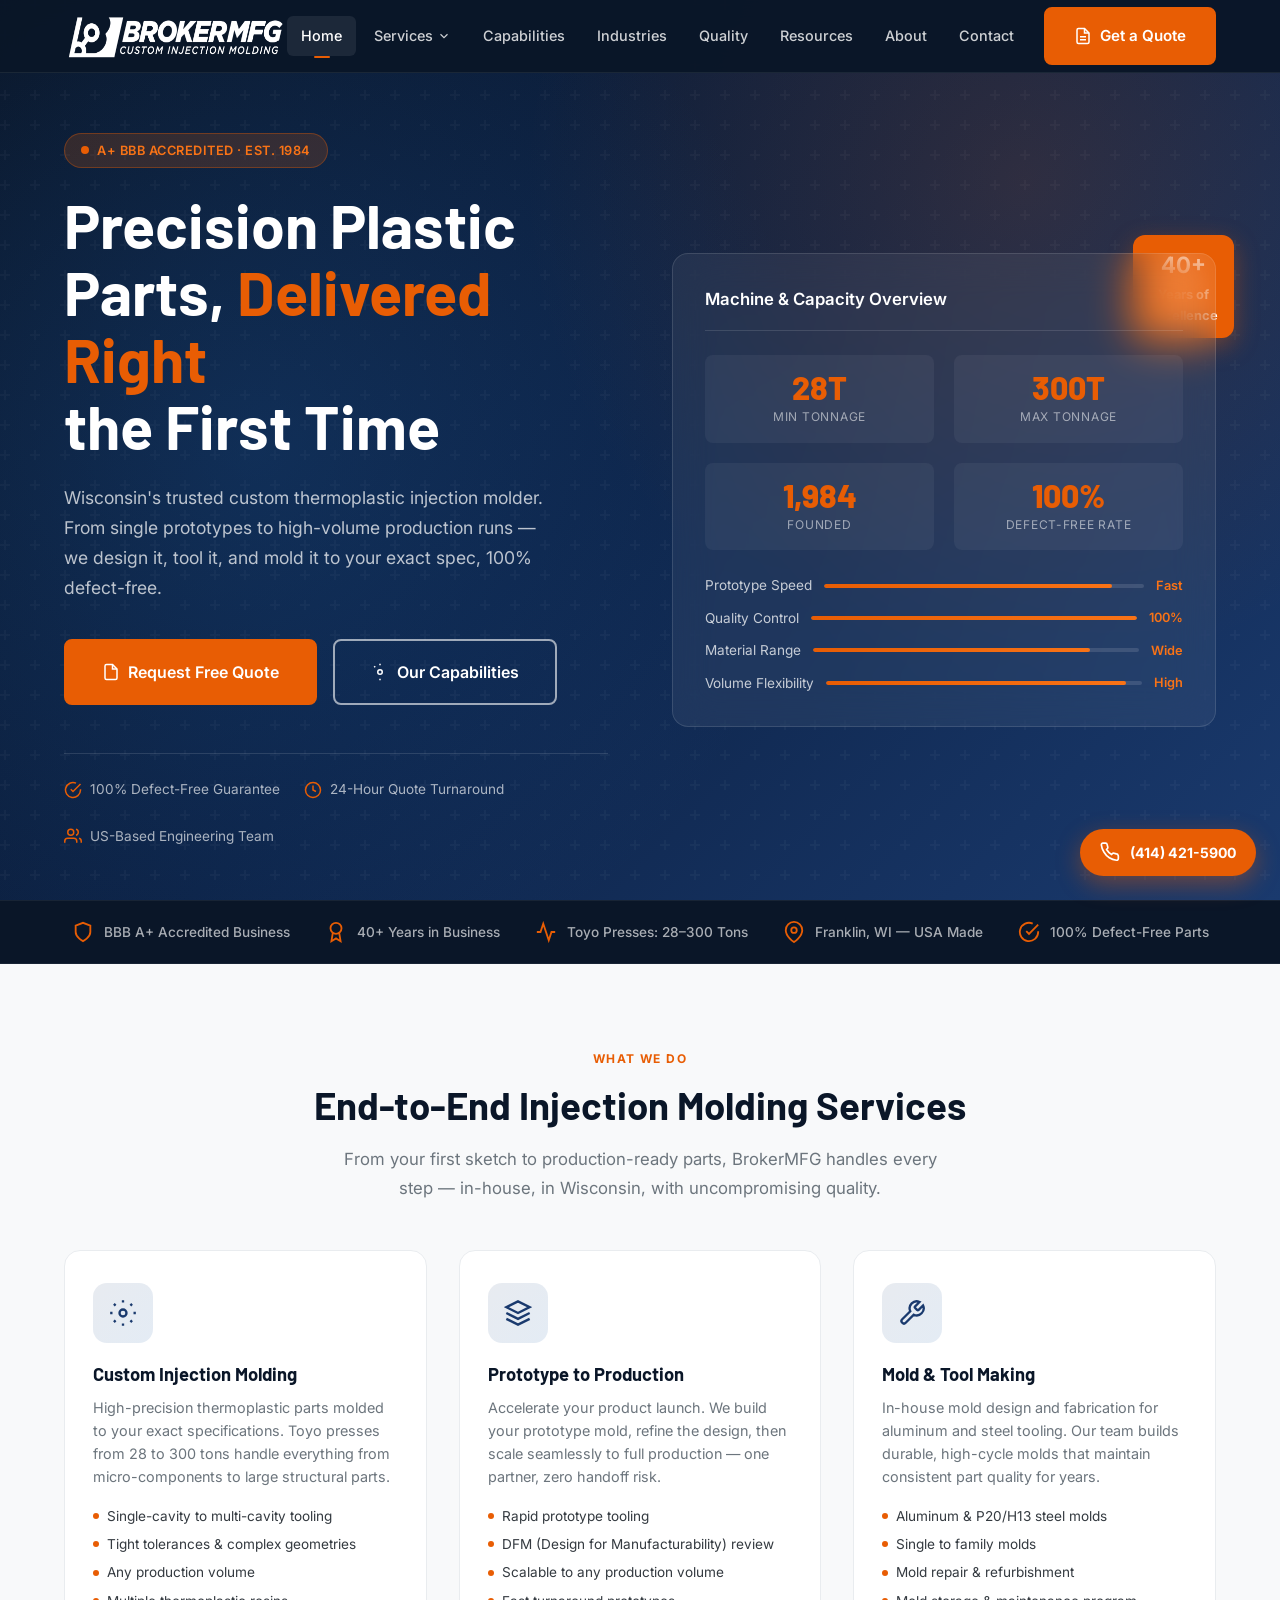
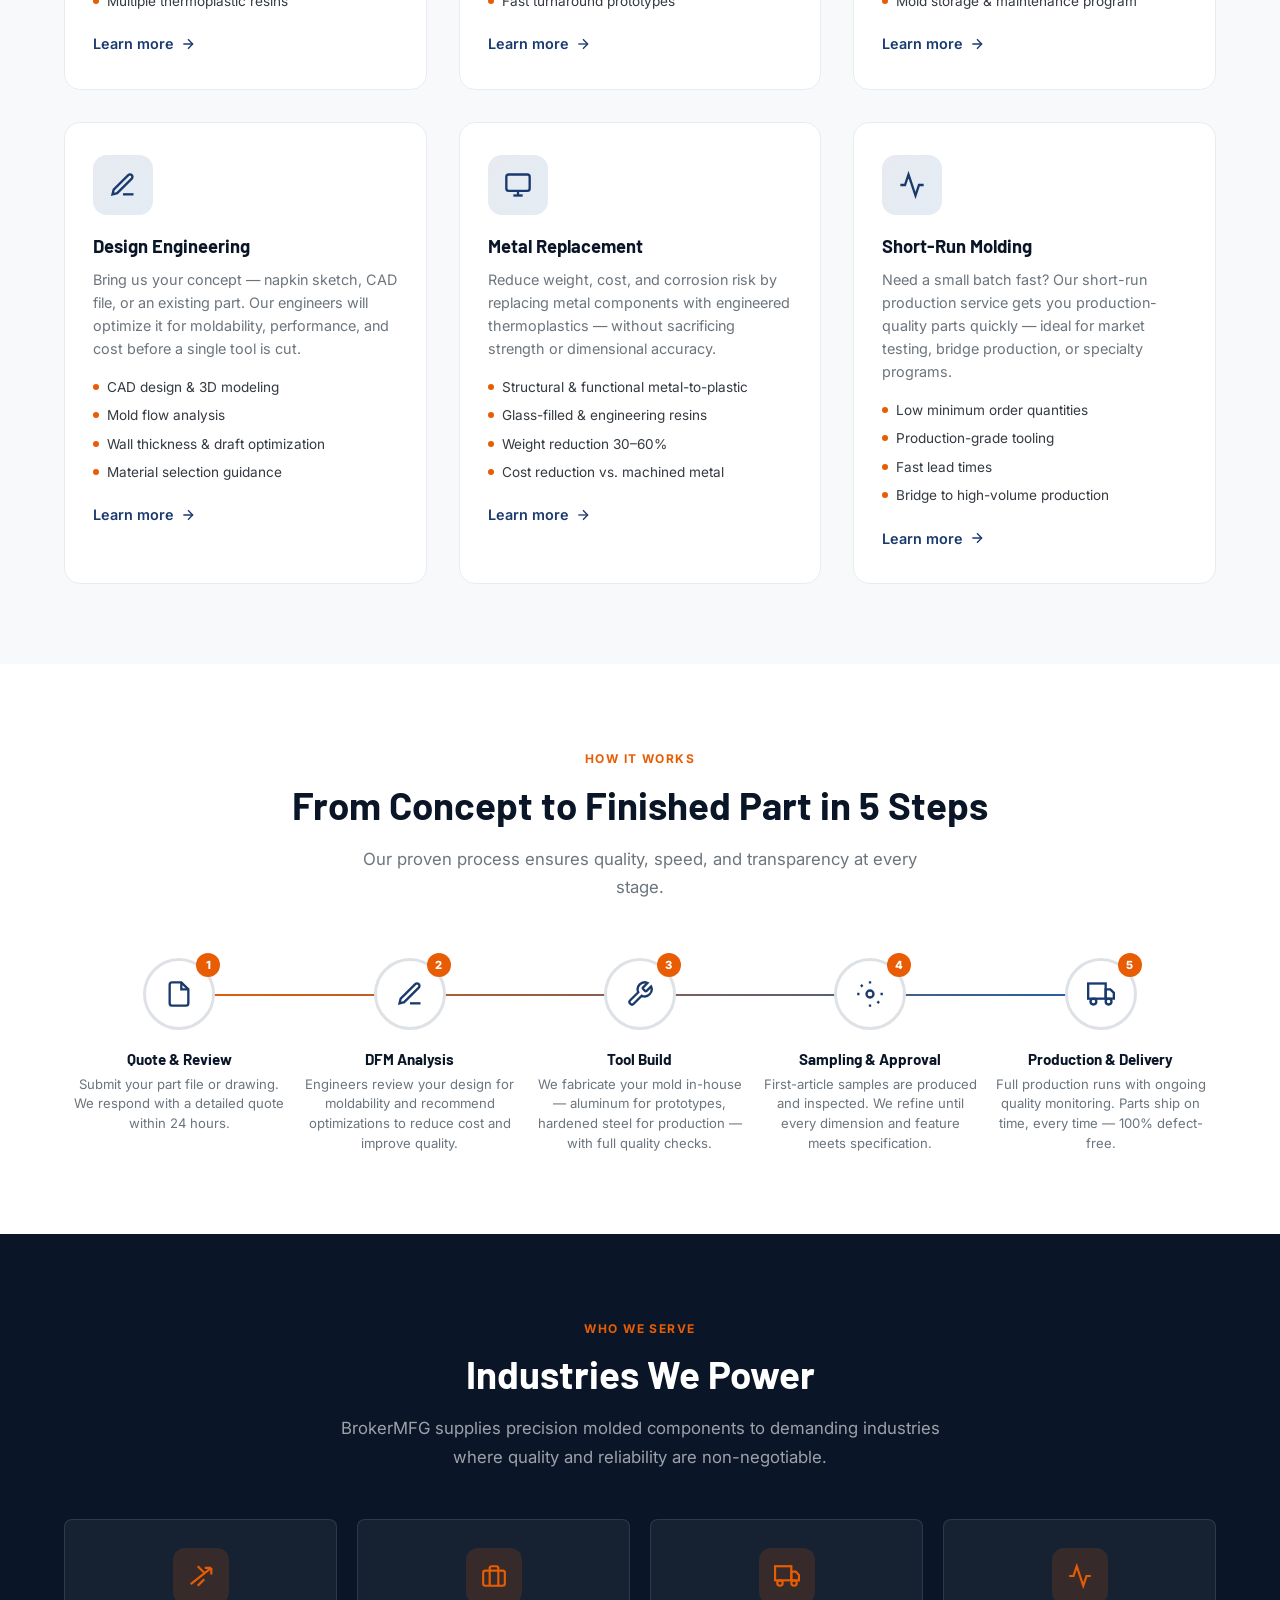
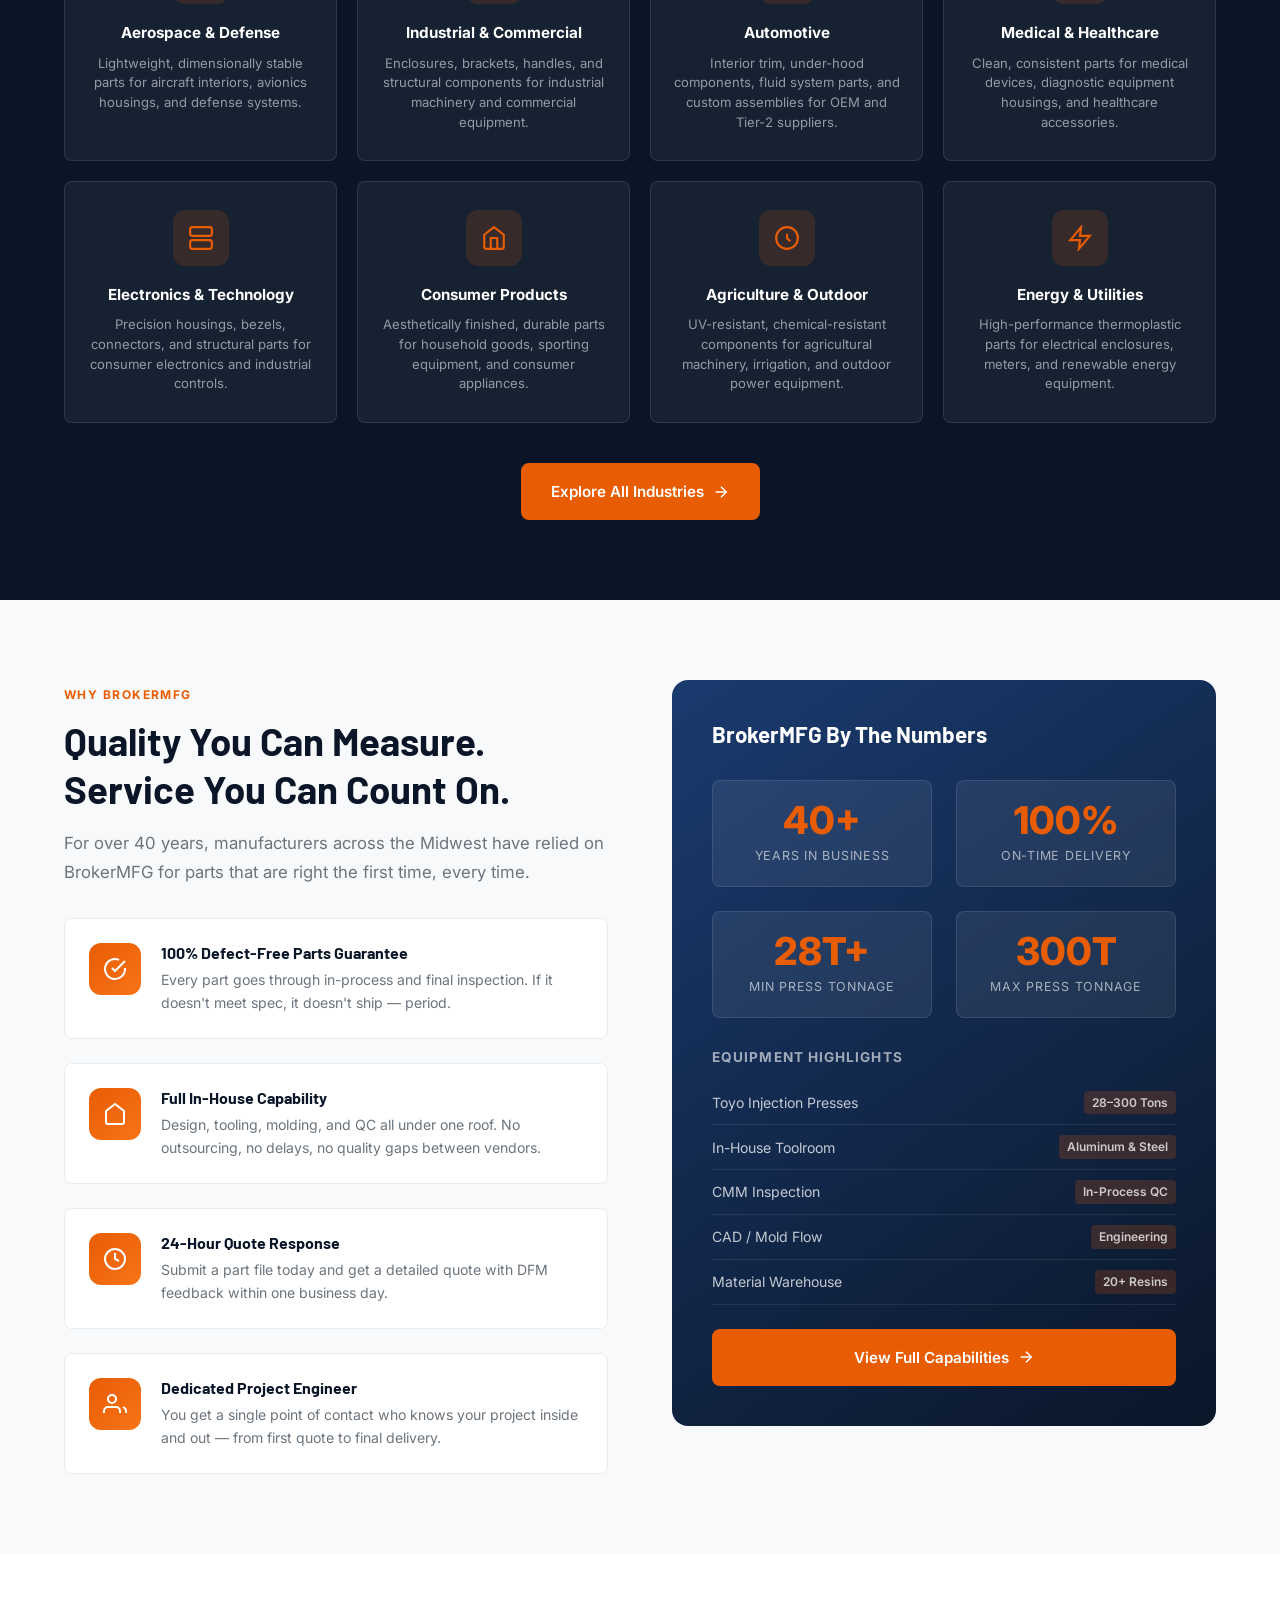
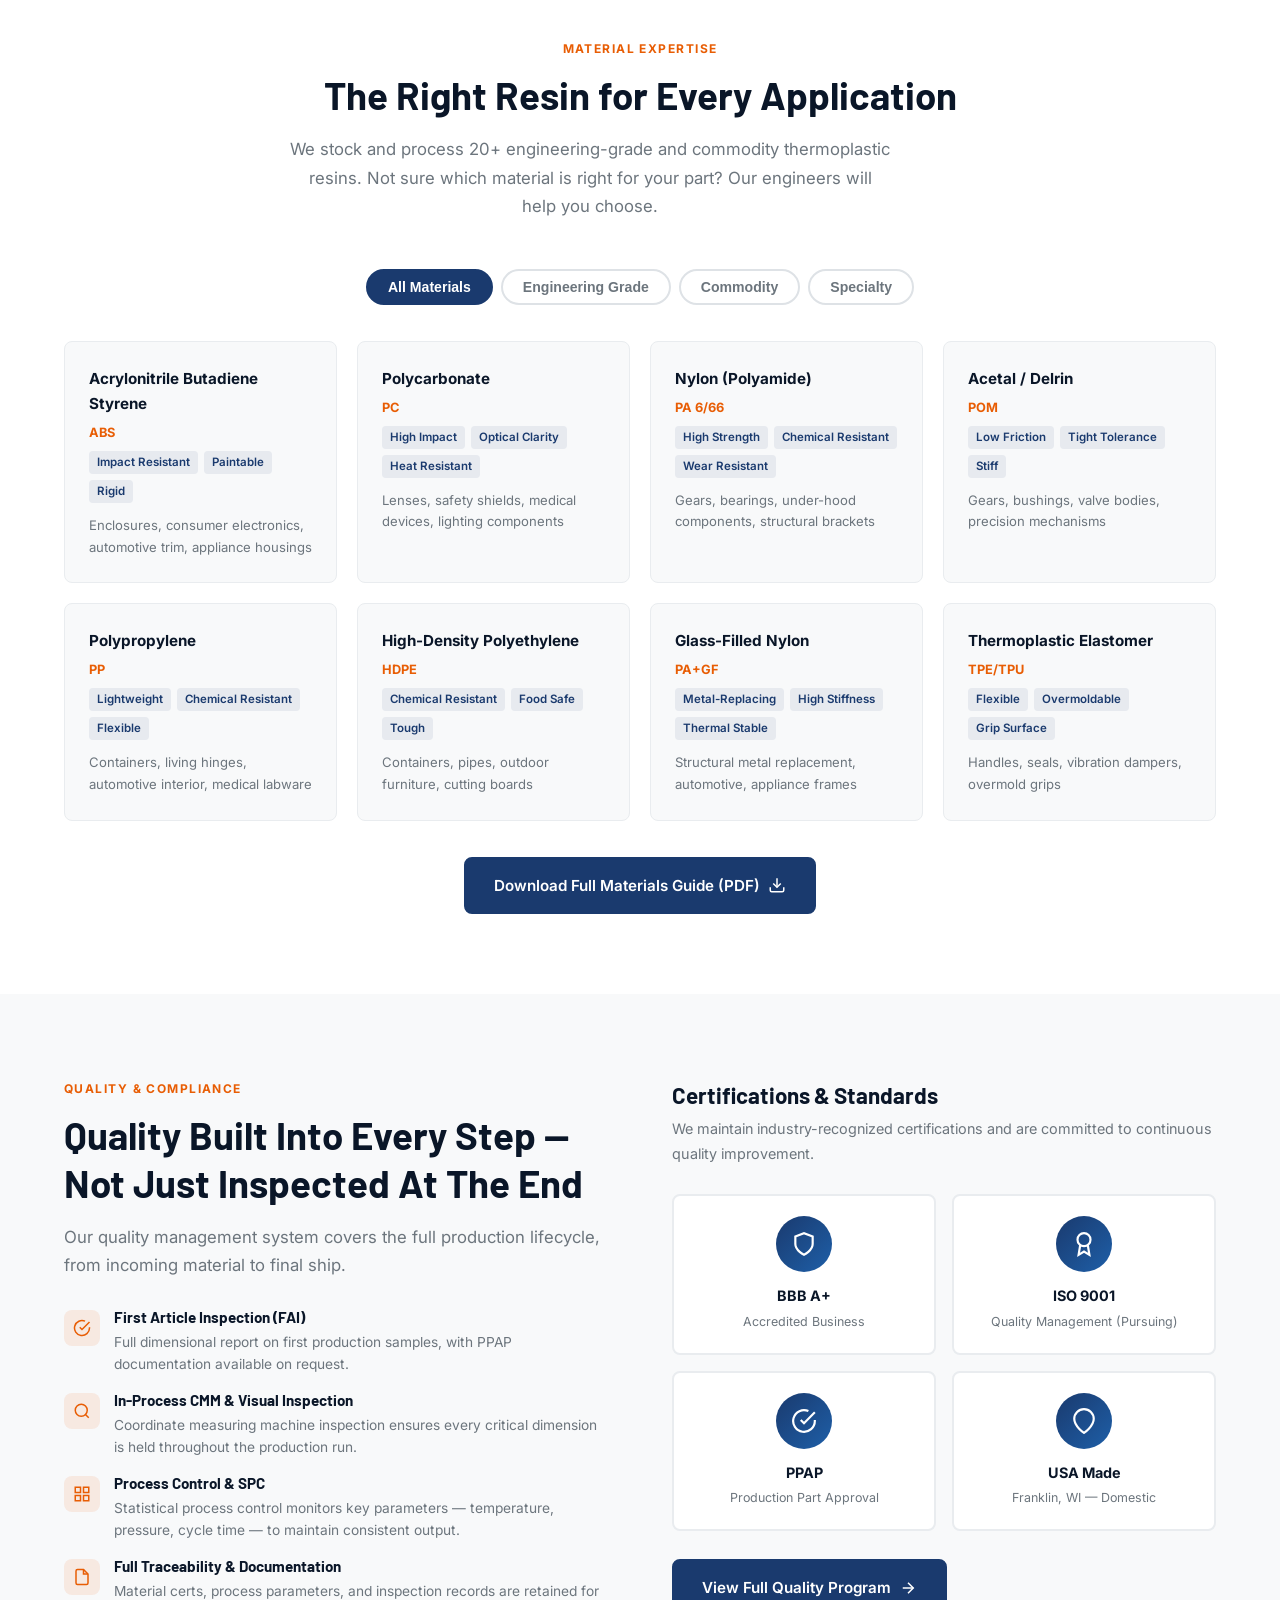
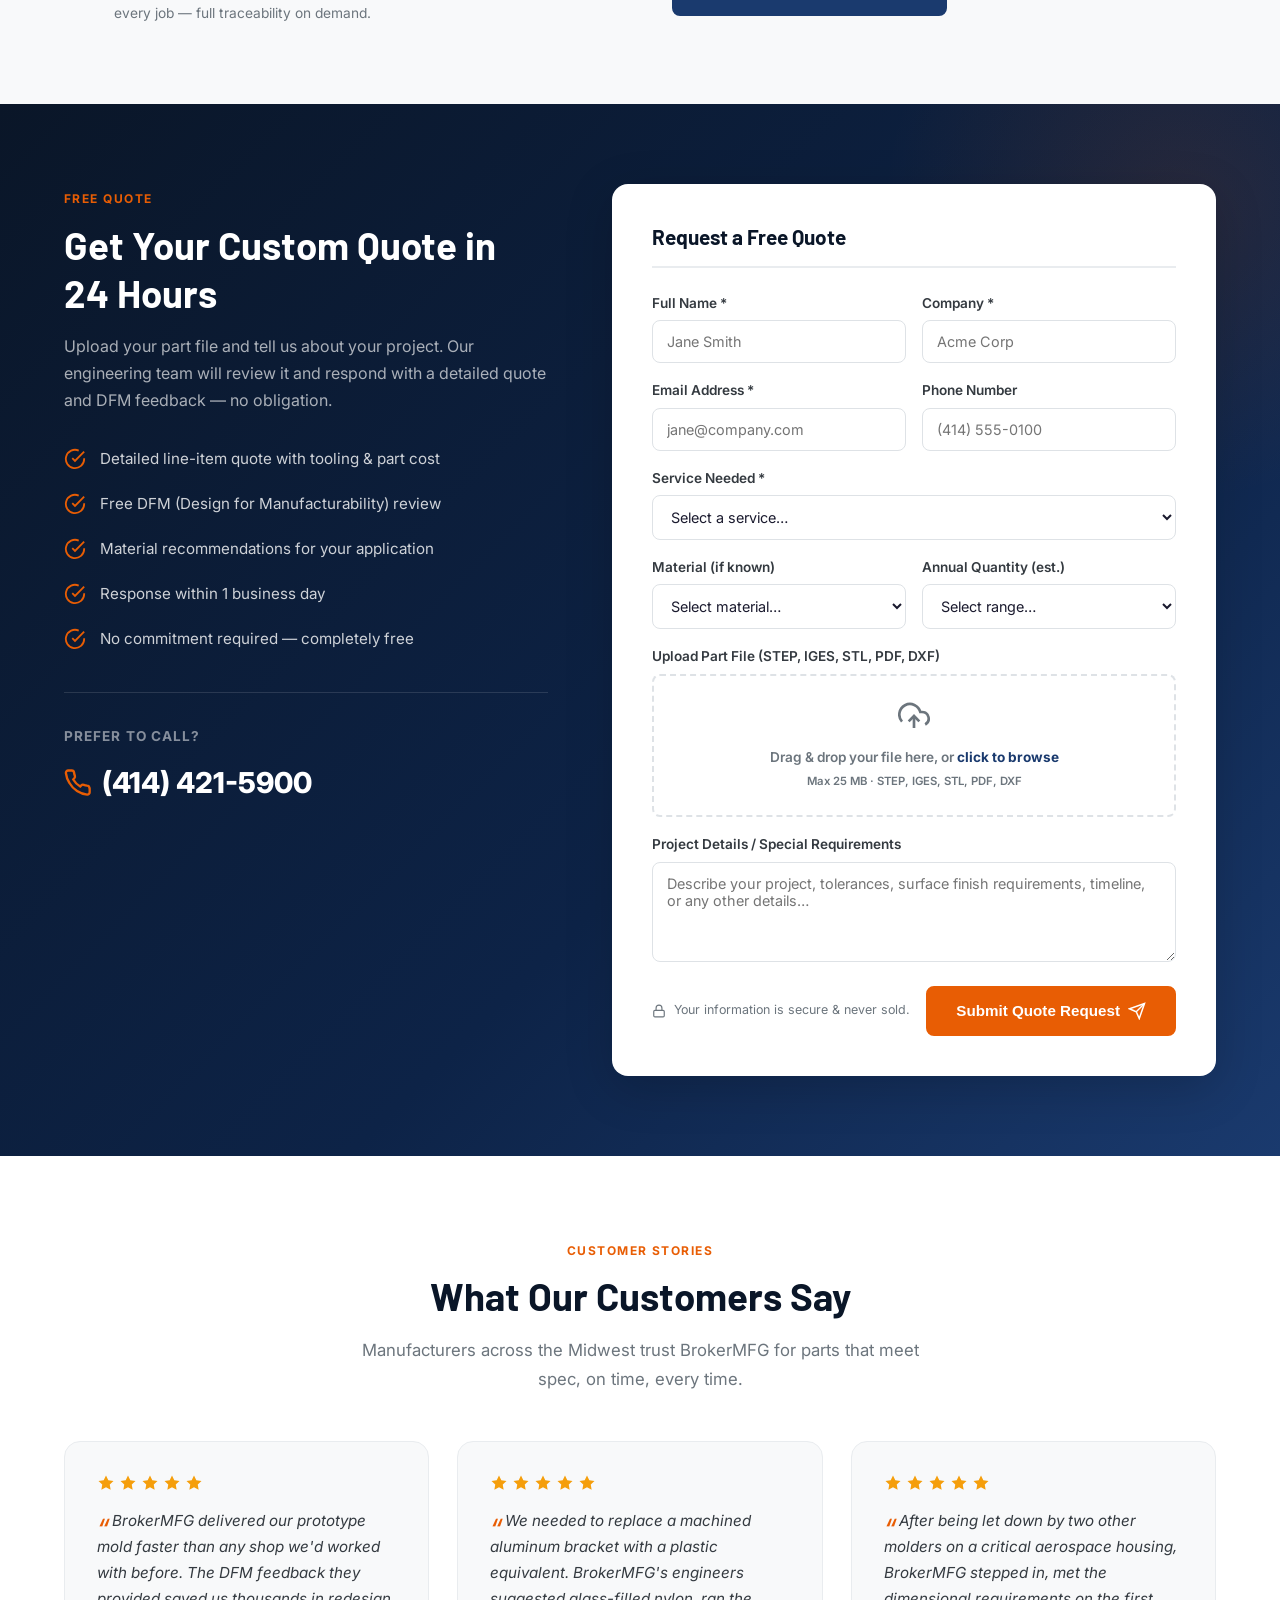
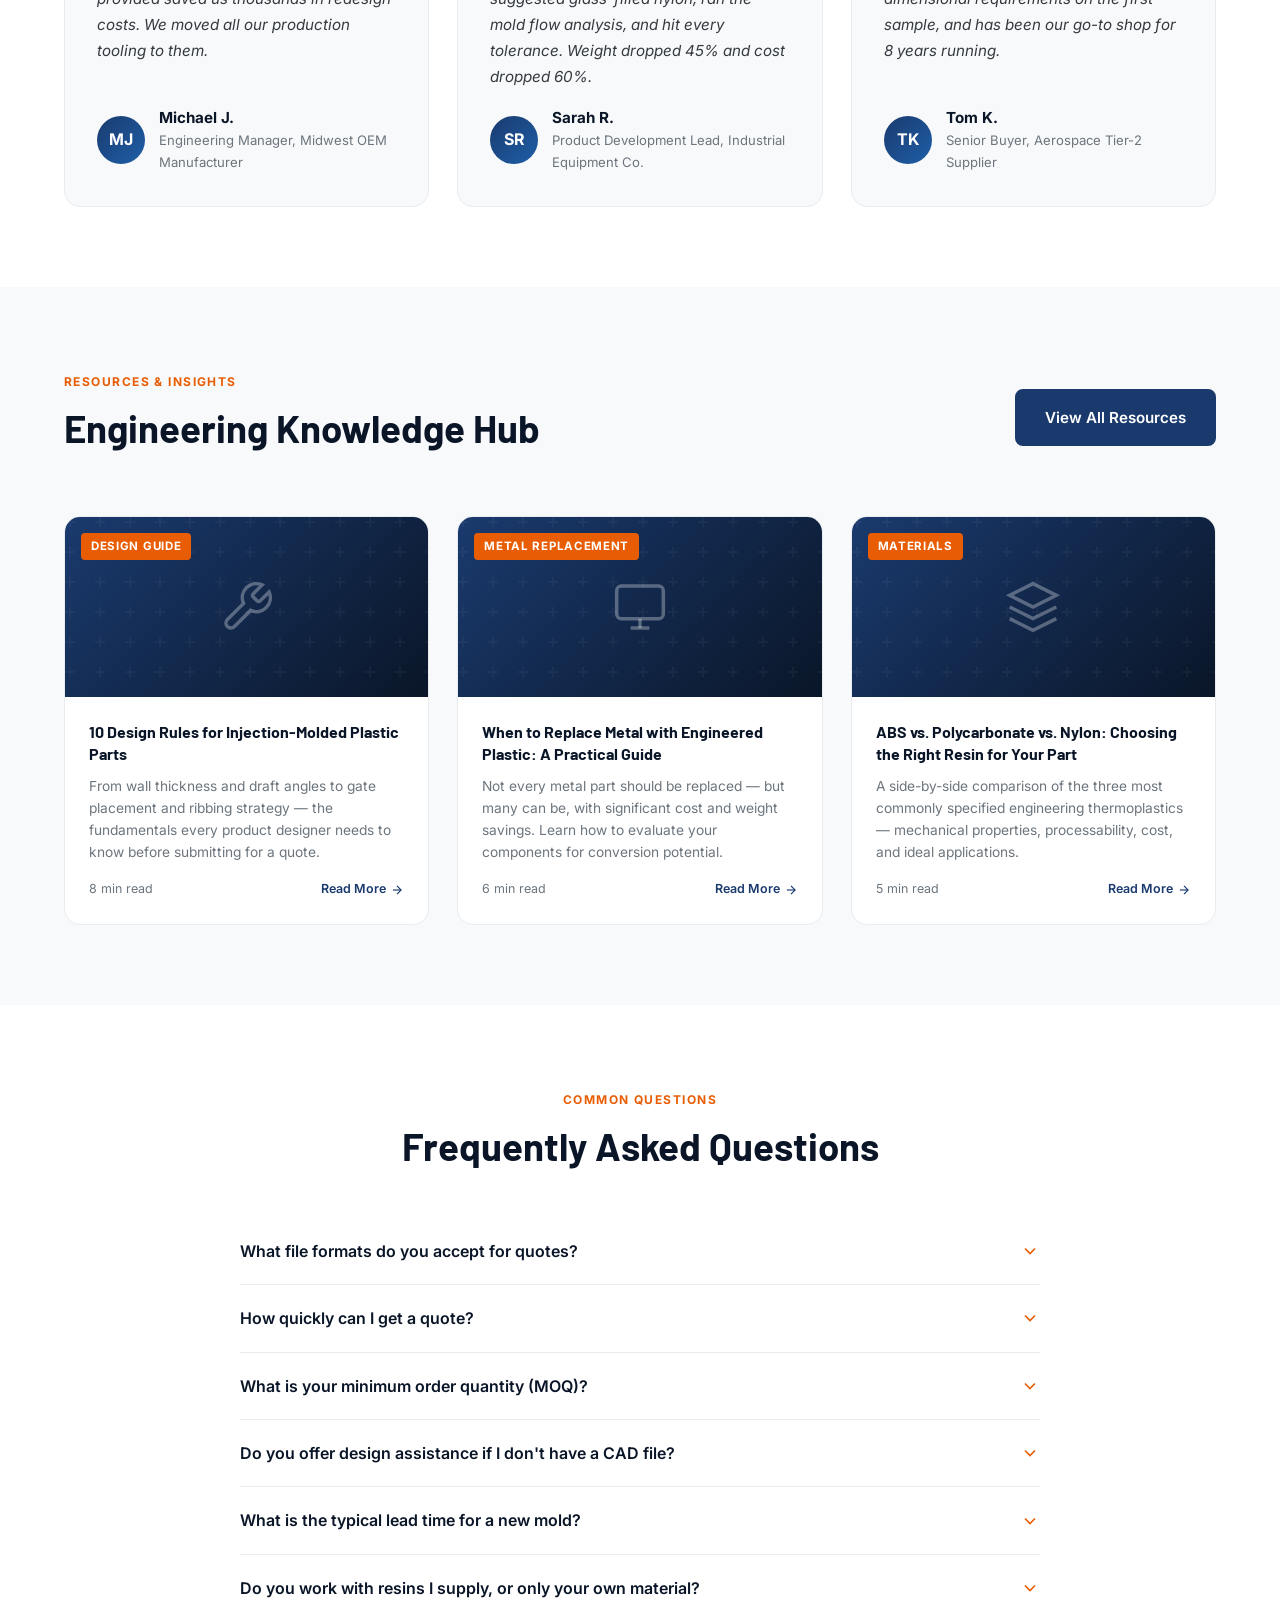
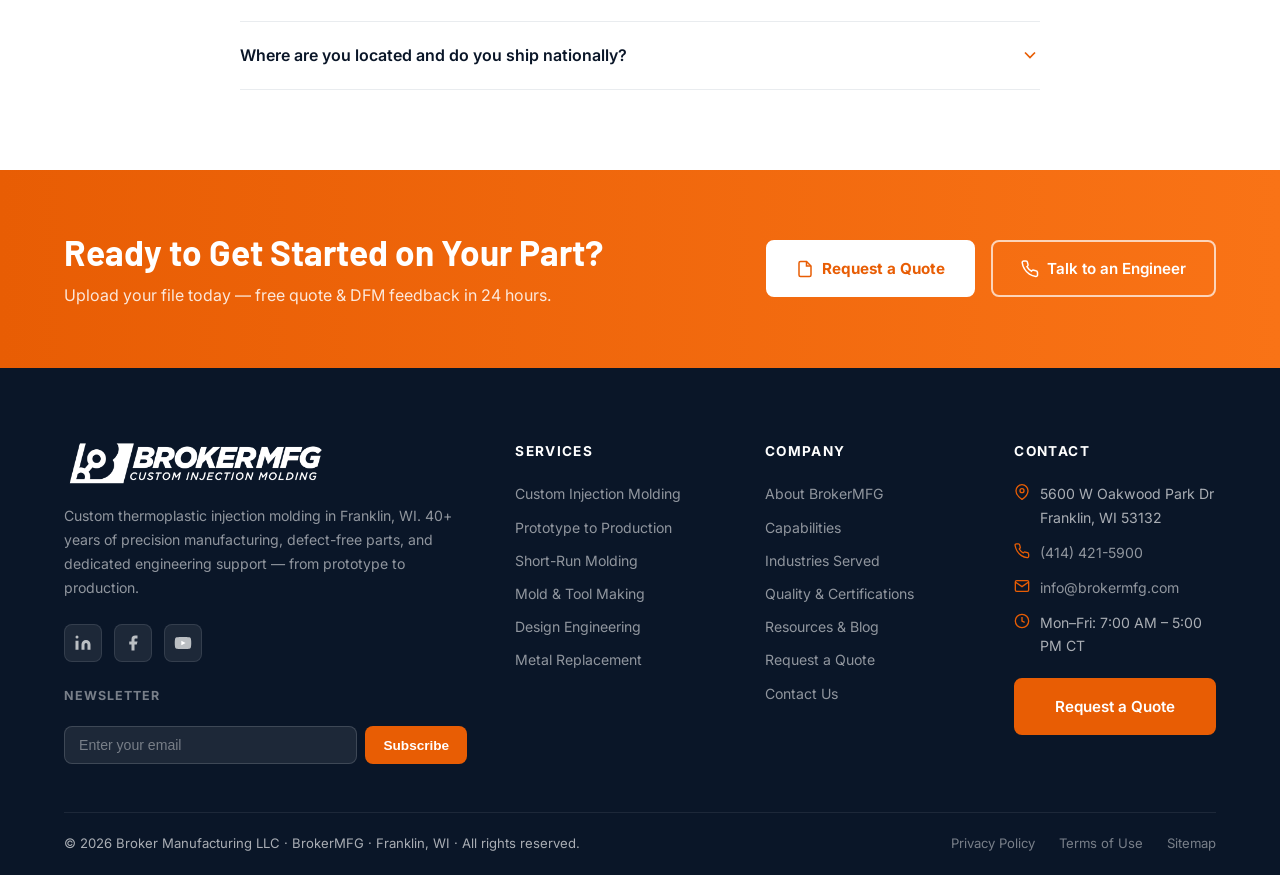
==== commit cfe76c6d: "Replace text logo with BrokerMFG brand image across all pages Converts JPEG to transparent PNG (blac" ====
--- a/index.html
+++ b/index.html
@@ -48,11 +48,7 @@
 <nav class="navbar" role="navigation" aria-label="Main navigation">
   <div class="nav-inner">
     <a href="index.html" class="nav-logo" aria-label="BrokerMFG Home">
-      <div class="nav-logo-mark">BM</div>
-      <div class="nav-logo-text">
-        <strong>BrokerMFG</strong>
-        <span>Injection Molding</span>
-      </div>
+      <img src="images/brokermfg-logo-white.png" alt="BrokerMFG Custom Injection Molding" class="nav-logo-img">
     </a>
 
     <div class="nav-links">
@@ -1221,11 +1217,7 @@
       <div>
         <div class="footer-brand">
           <a href="index.html" class="nav-logo">
-            <div class="nav-logo-mark">BM</div>
-            <div class="nav-logo-text">
-              <strong style="color:var(--white)">BrokerMFG</strong>
-              <span>Injection Molding</span>
-            </div>
+            <img src="images/brokermfg-logo-white.png" alt="BrokerMFG Custom Injection Molding" class="nav-logo-img">
           </a>
         </div>
         <p class="footer-desc">Custom thermoplastic injection molding in Franklin, WI. 40+ years of precision manufacturing, defect-free parts, and dedicated engineering support — from prototype to production.</p>
--- a/css/style.css
+++ b/css/style.css
@@ -172,22 +172,12 @@
   gap: 10px;
   color: var(--white);
 }
-.nav-logo-mark {
-  width: 44px; height: 44px;
-  background: var(--orange);
-  border-radius: 8px;
-  display: flex;
-  align-items: center;
-  justify-content: center;
-  font-family: var(--font-head);
-  font-weight: 800;
-  font-size: 1.1rem;
-  color: var(--white);
-  letter-spacing: -1px;
+.nav-logo-img {
+  height: 44px;
+  width: auto;
+  display: block;
   flex-shrink: 0;
 }
-.nav-logo-text strong { display: block; font-size: 1.1rem; line-height: 1.1; }
-.nav-logo-text span   { font-size: .68rem; letter-spacing: .08em; color: rgba(255,255,255,.55); text-transform: uppercase; }
 
 .nav-links {
   display: flex;
@@ -1291,6 +1281,9 @@
 .fade-in-delay-3 { transition-delay: .3s; }
 .fade-in-delay-4 { transition-delay: .4s; }
 
+/* ── ===== SPINNER (form submit loading) ===== ── */
+@keyframes spin { to { transform: rotate(360deg); } }
+
 /* ── ===== NOTIFICATION TOAST ===== ── */
 .toast {
   position: fixed;
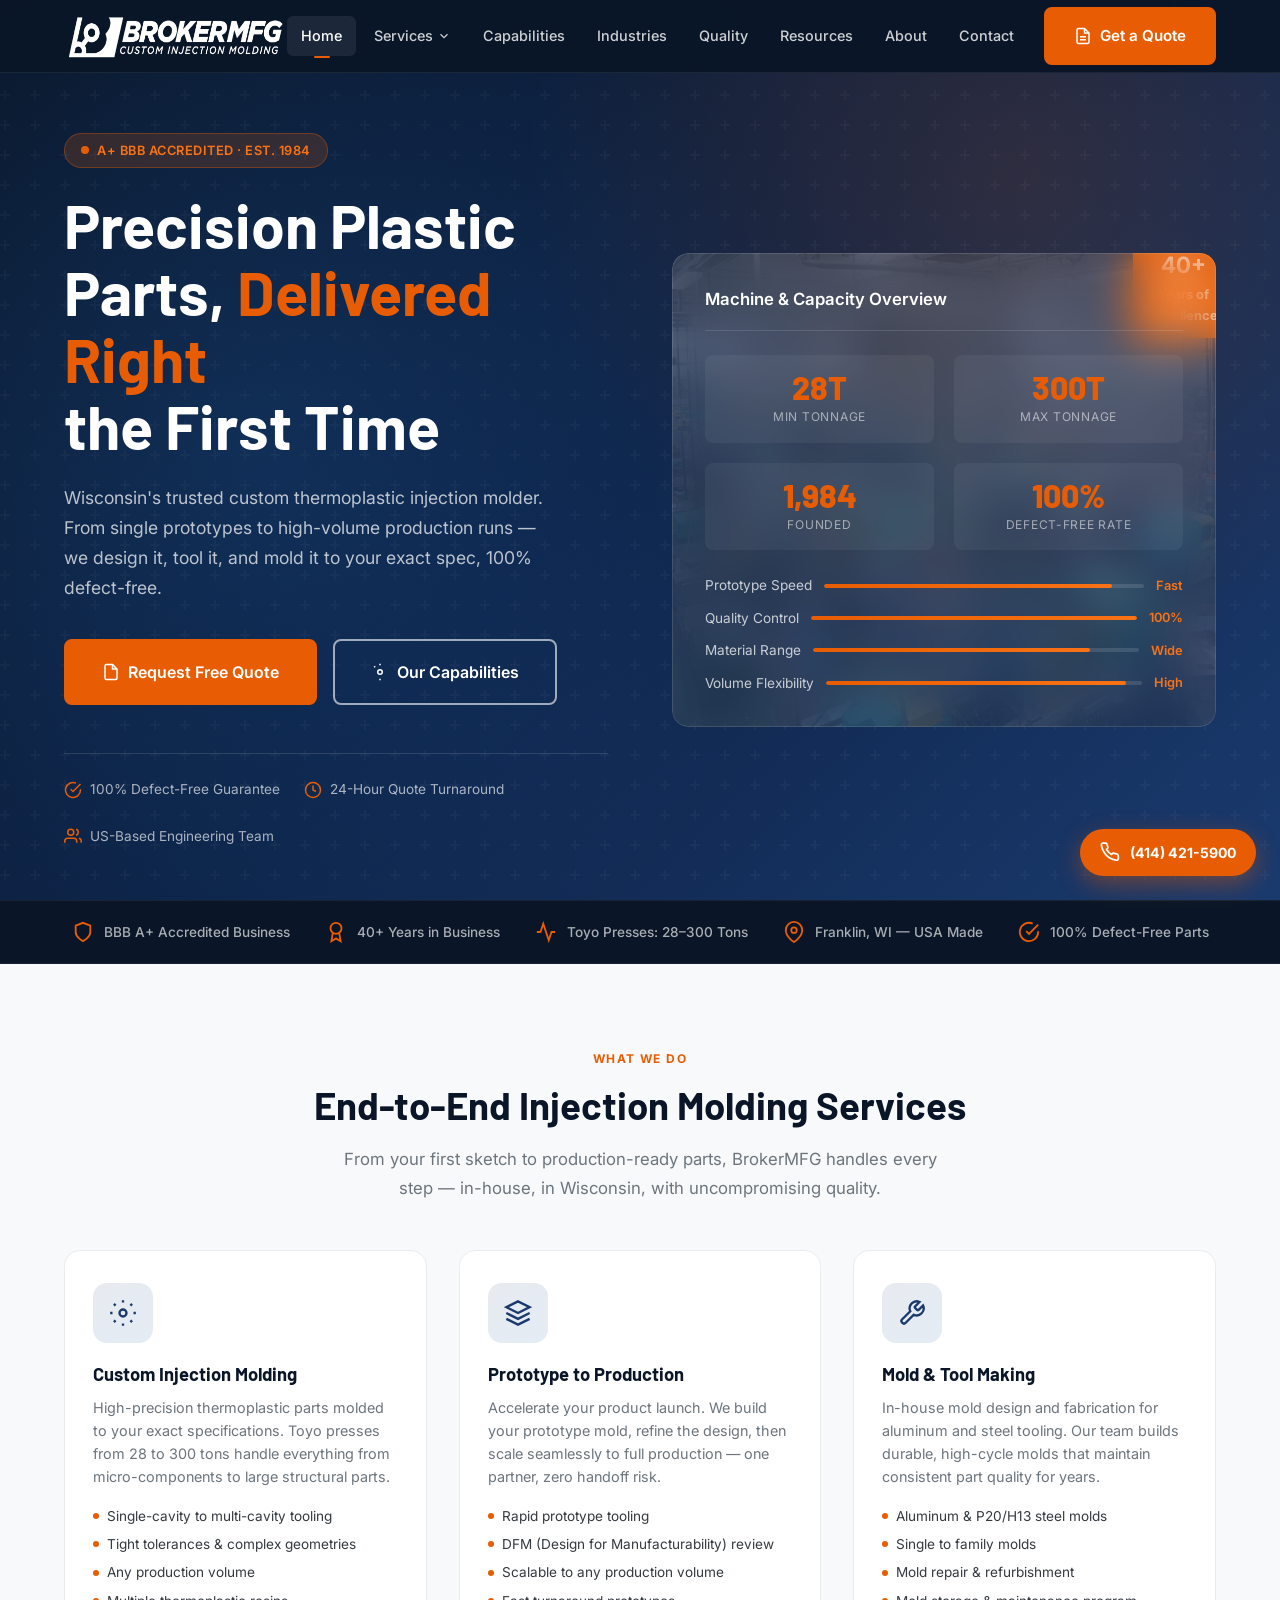
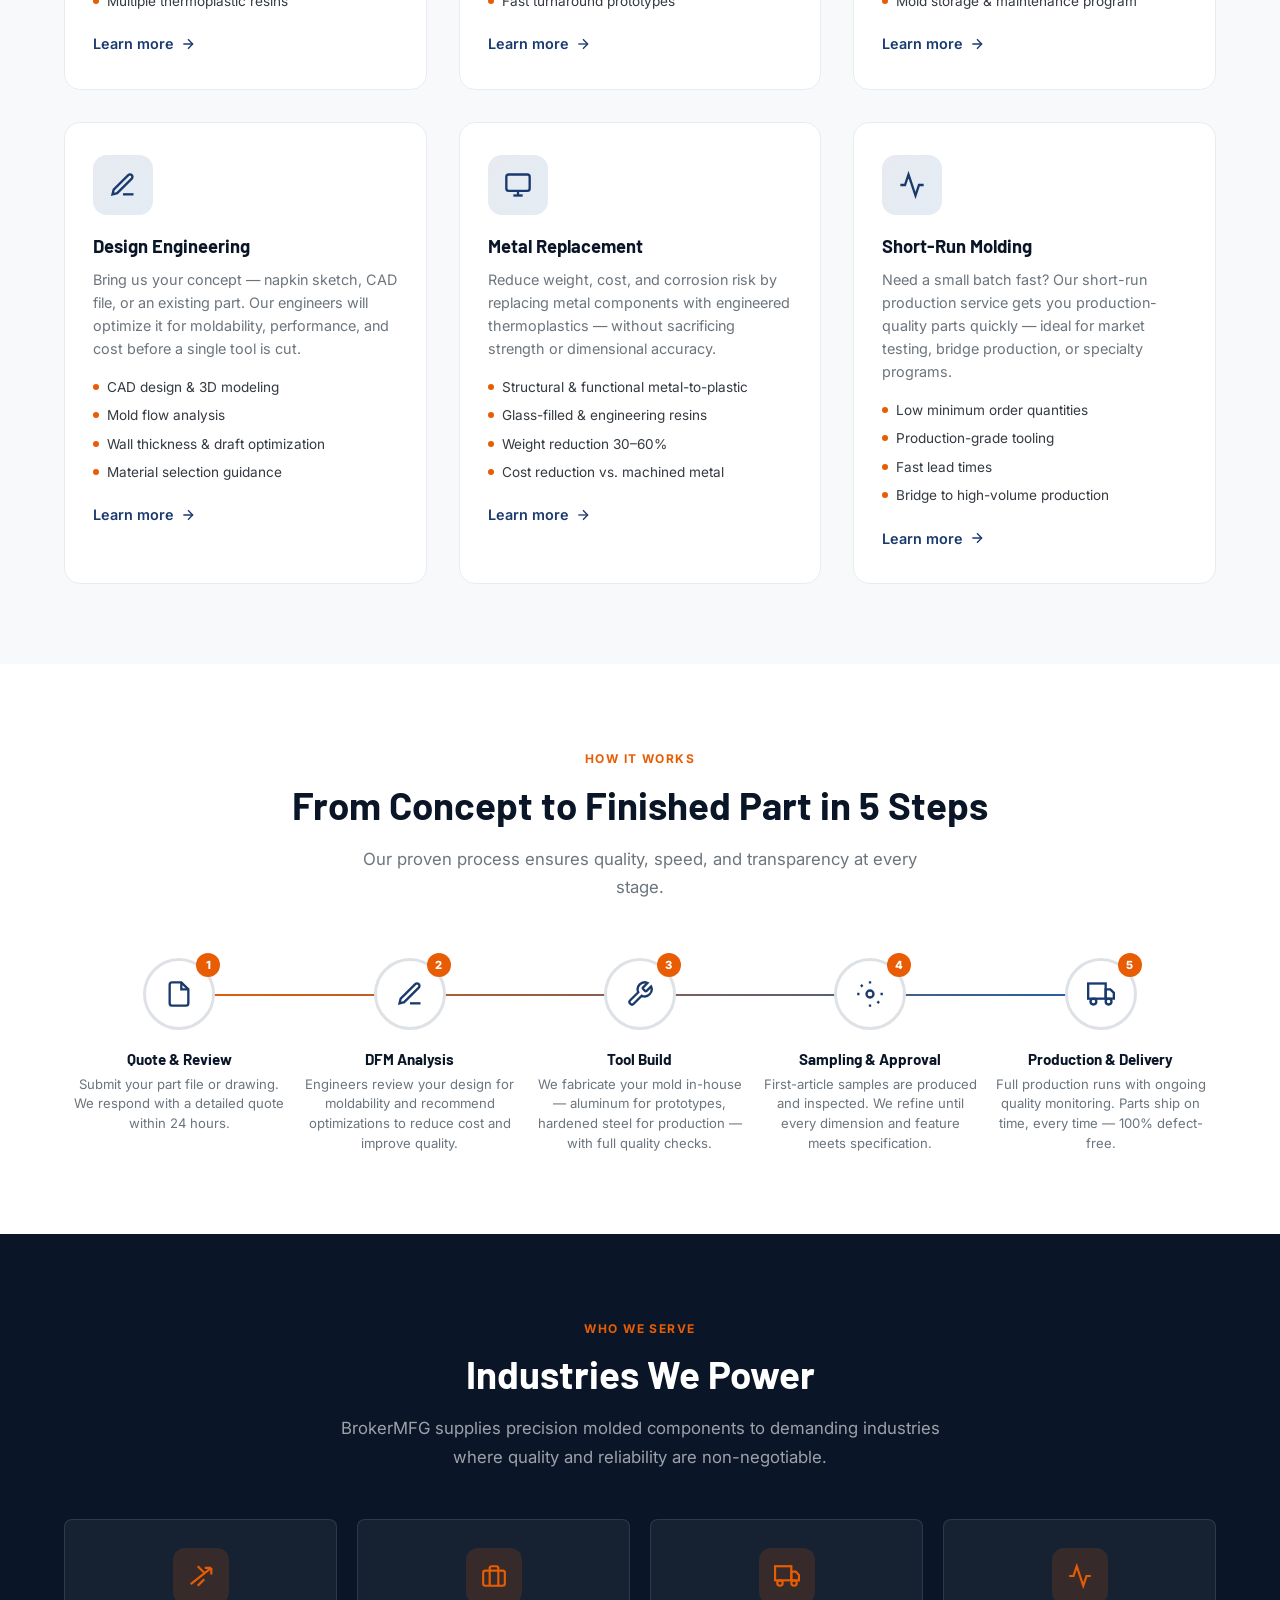
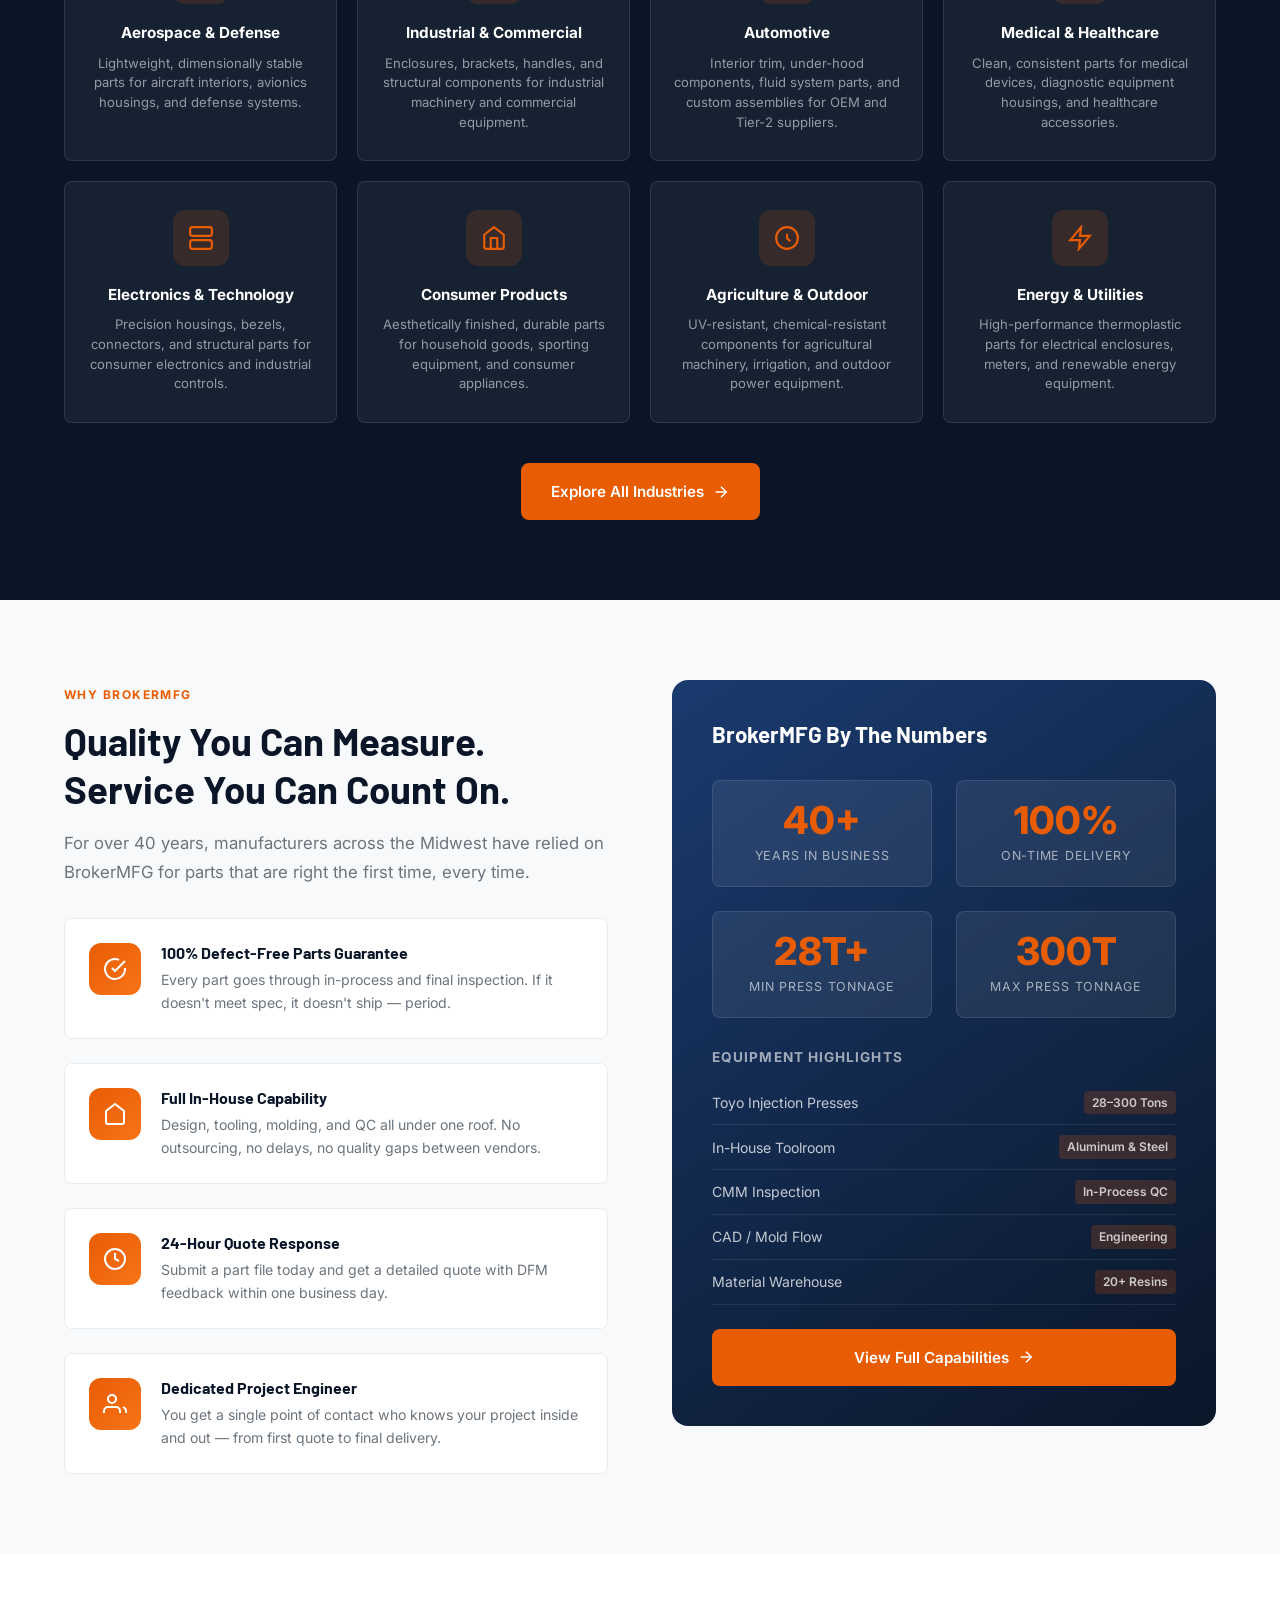
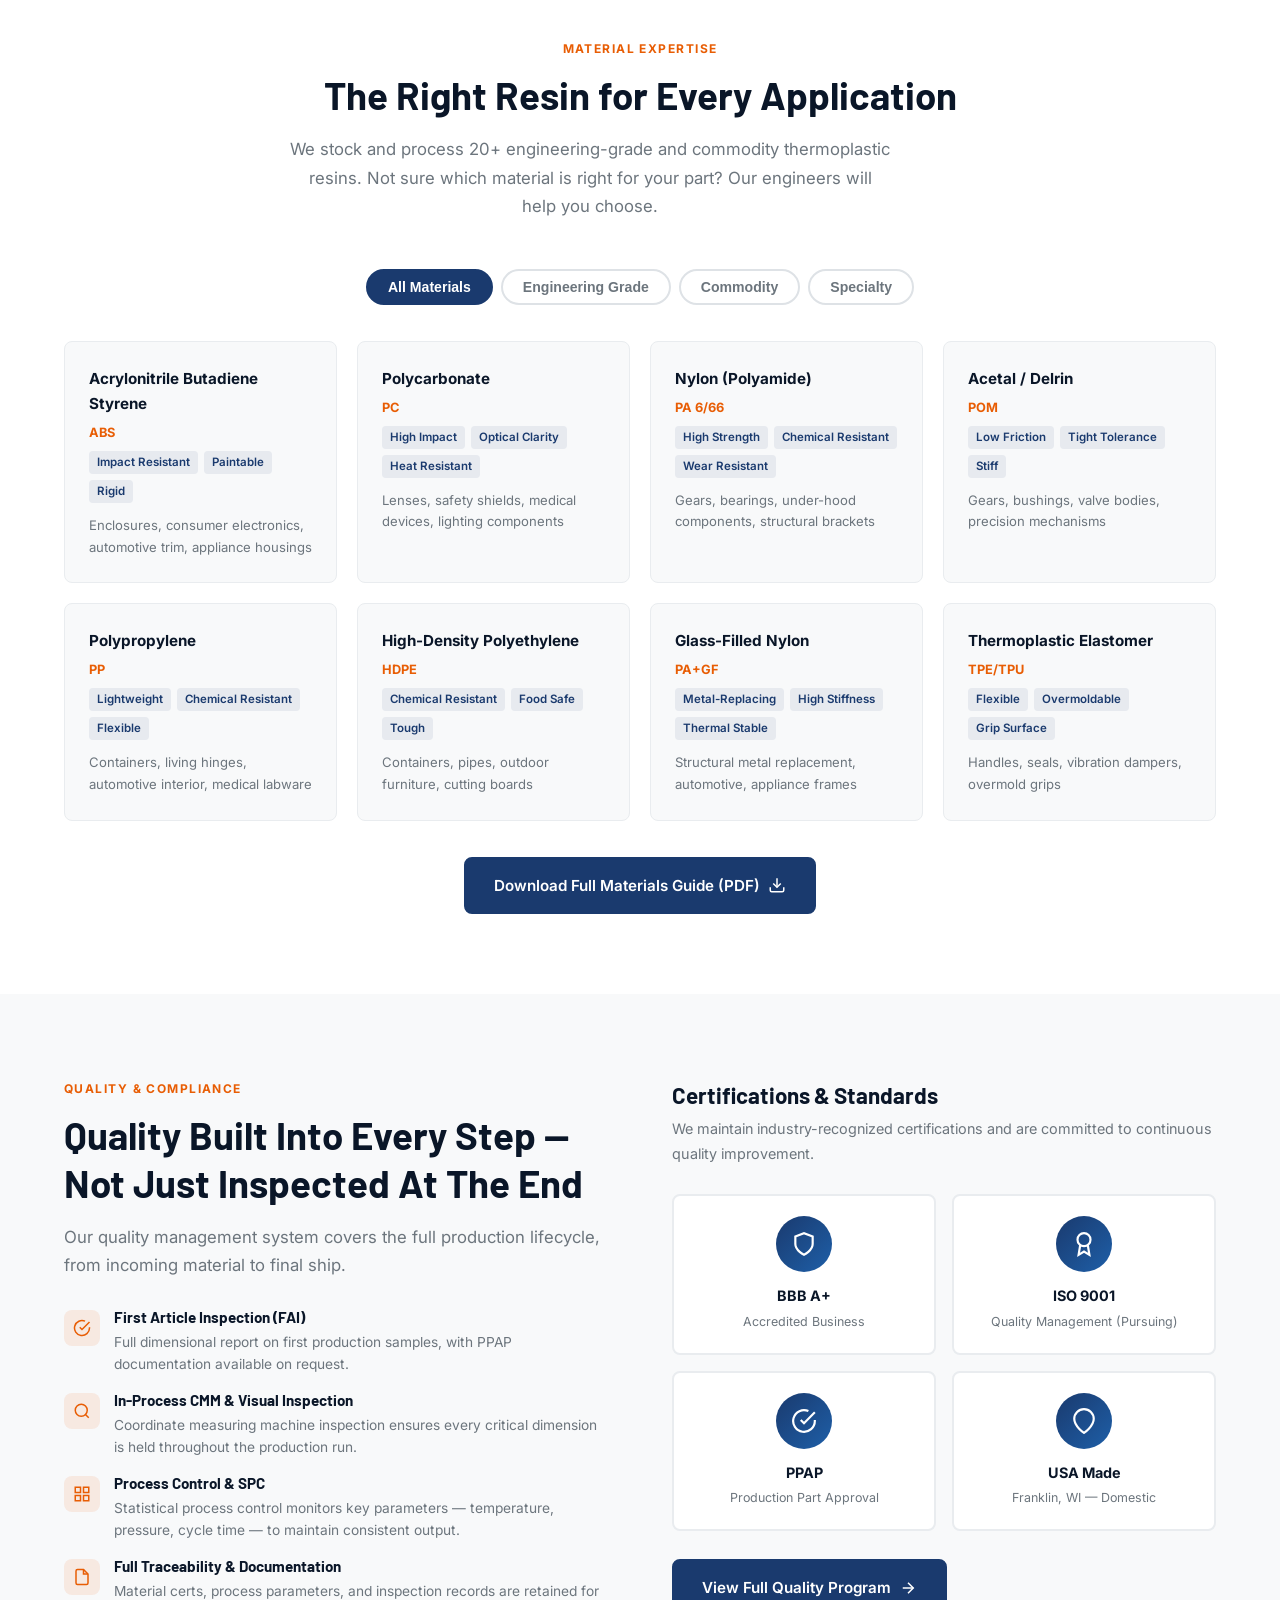
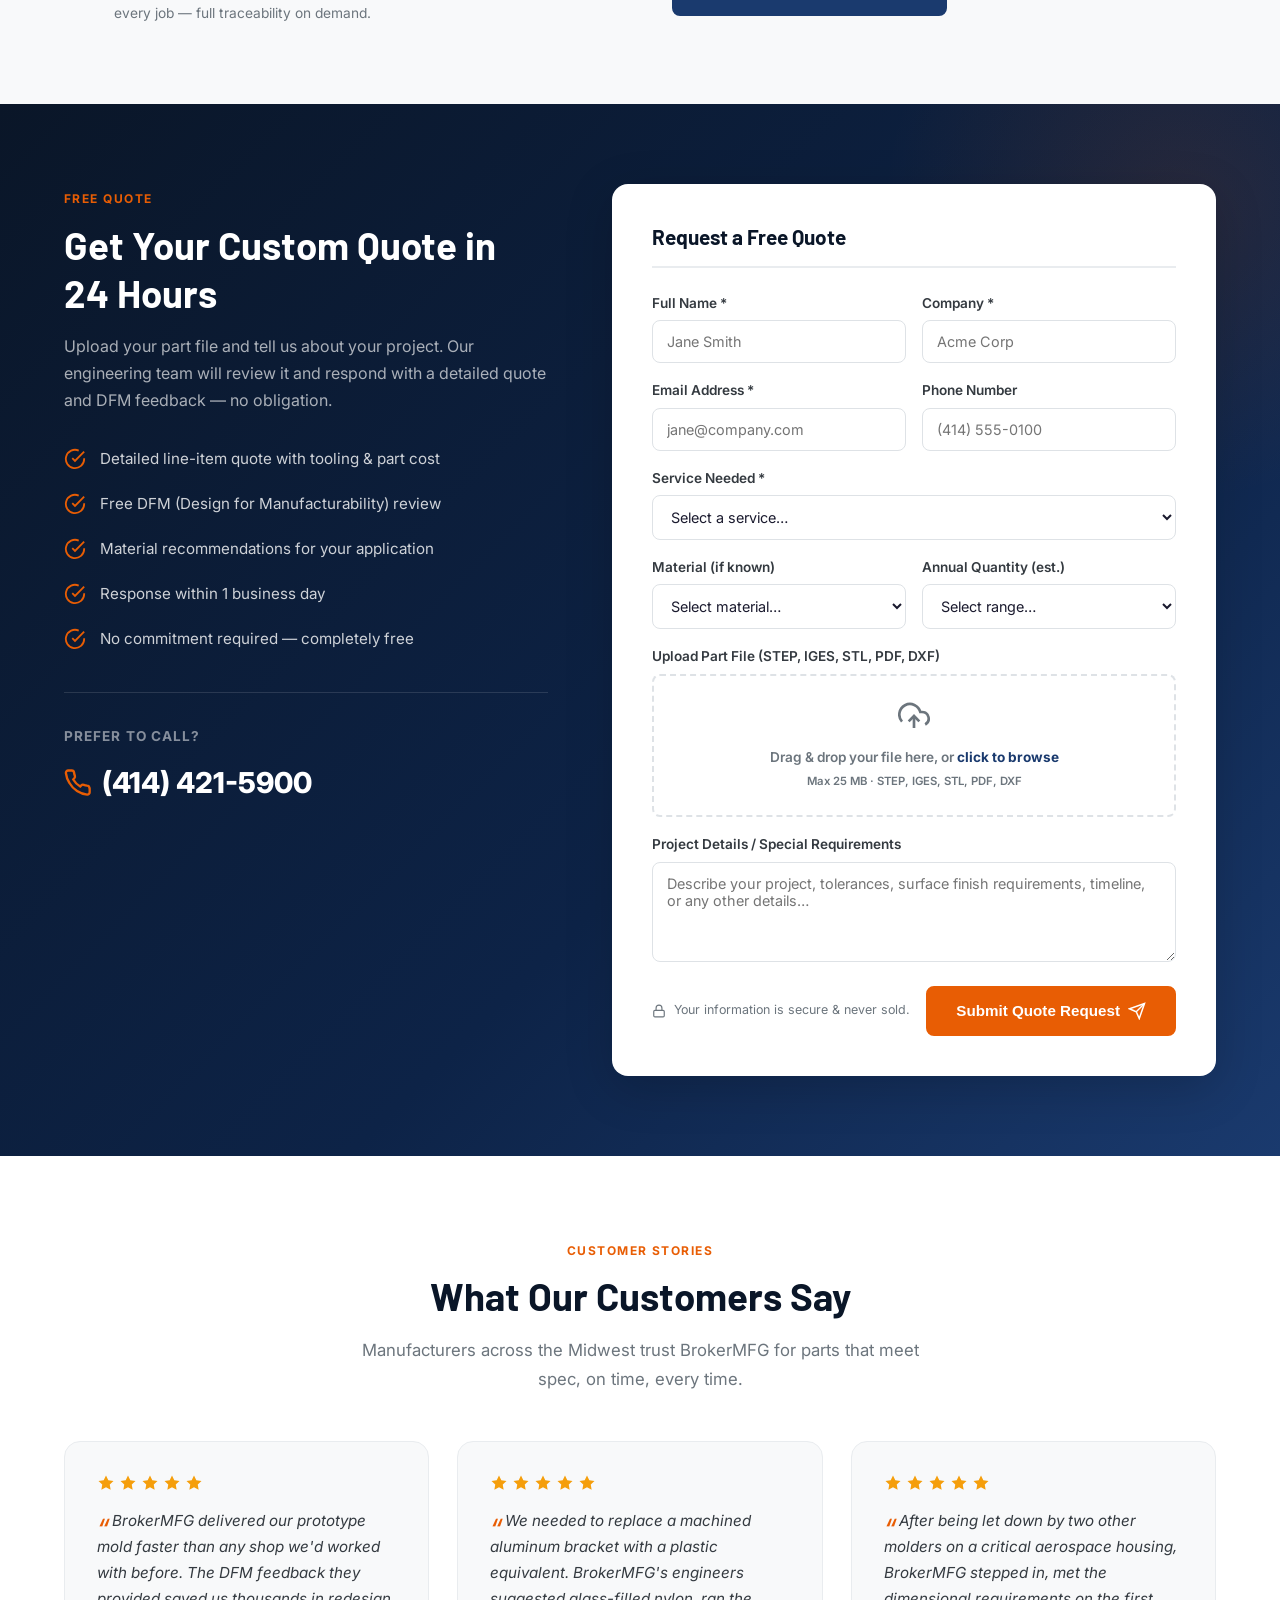
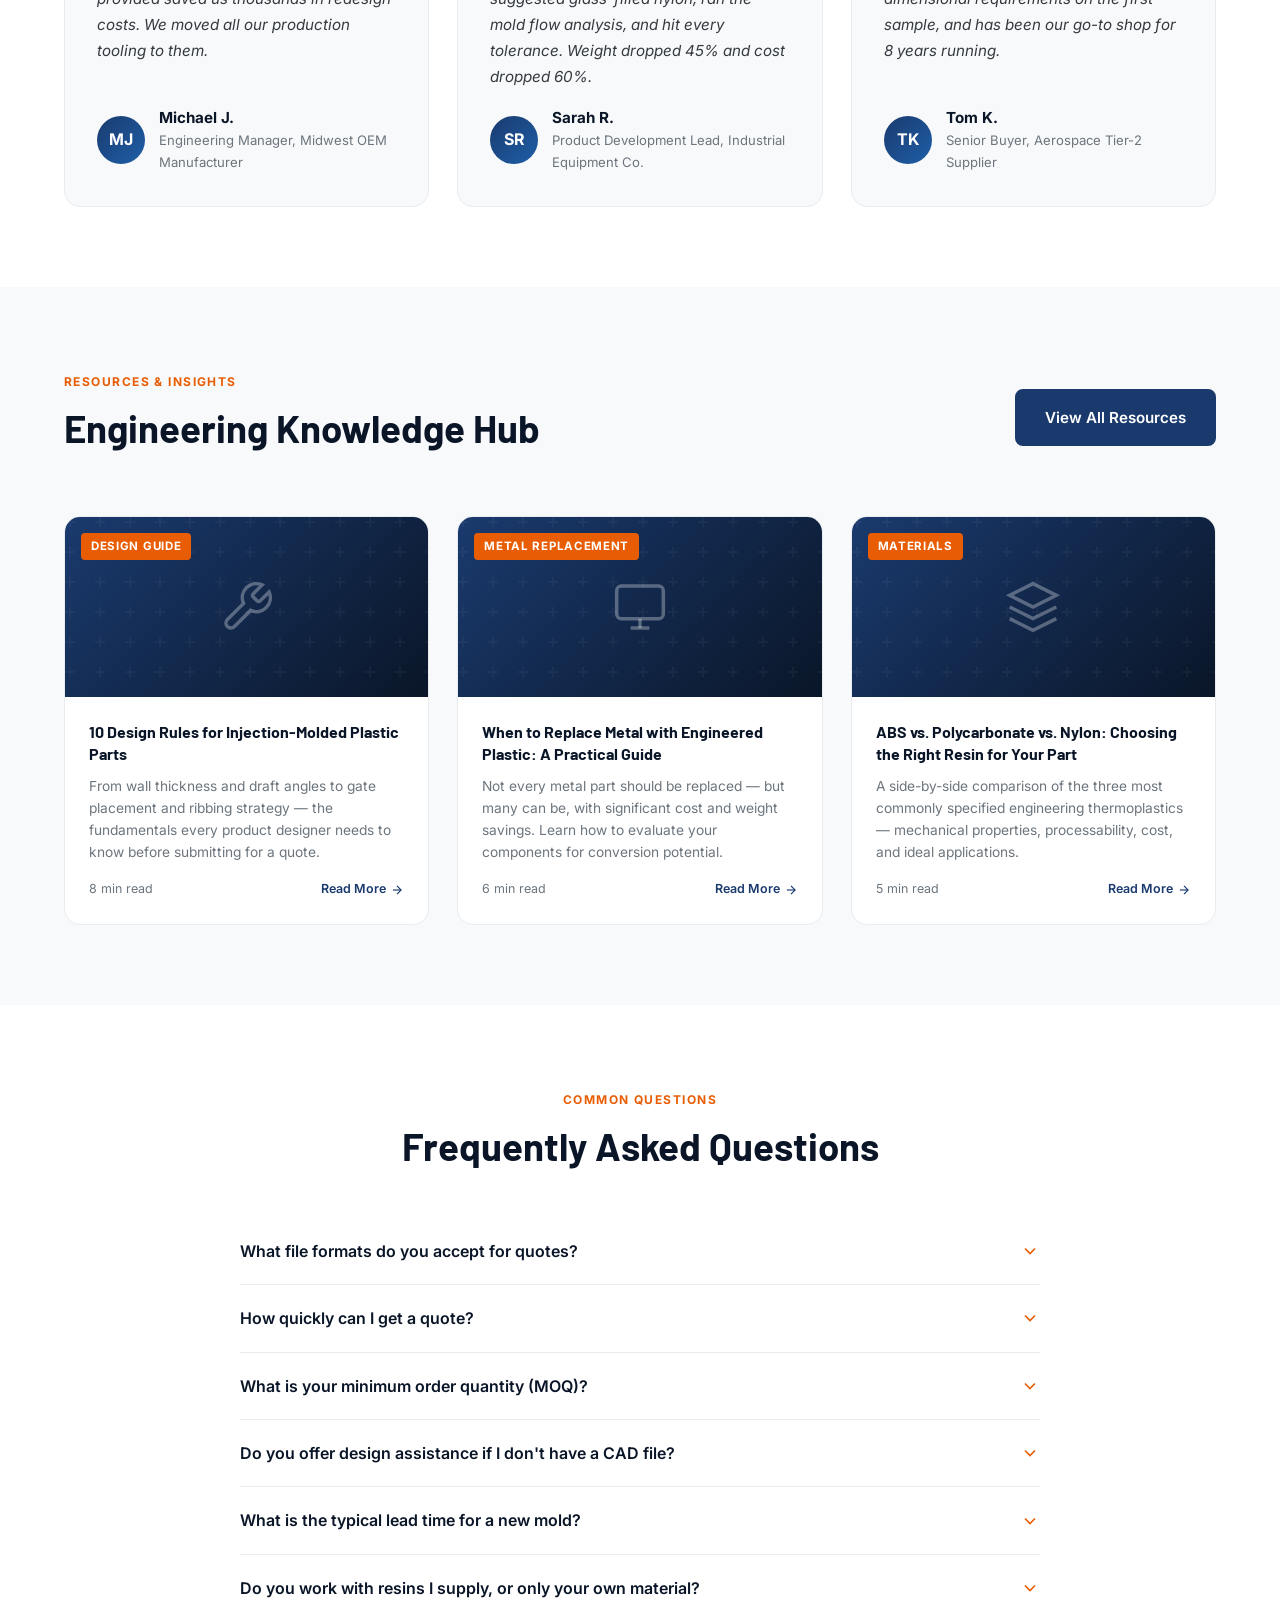
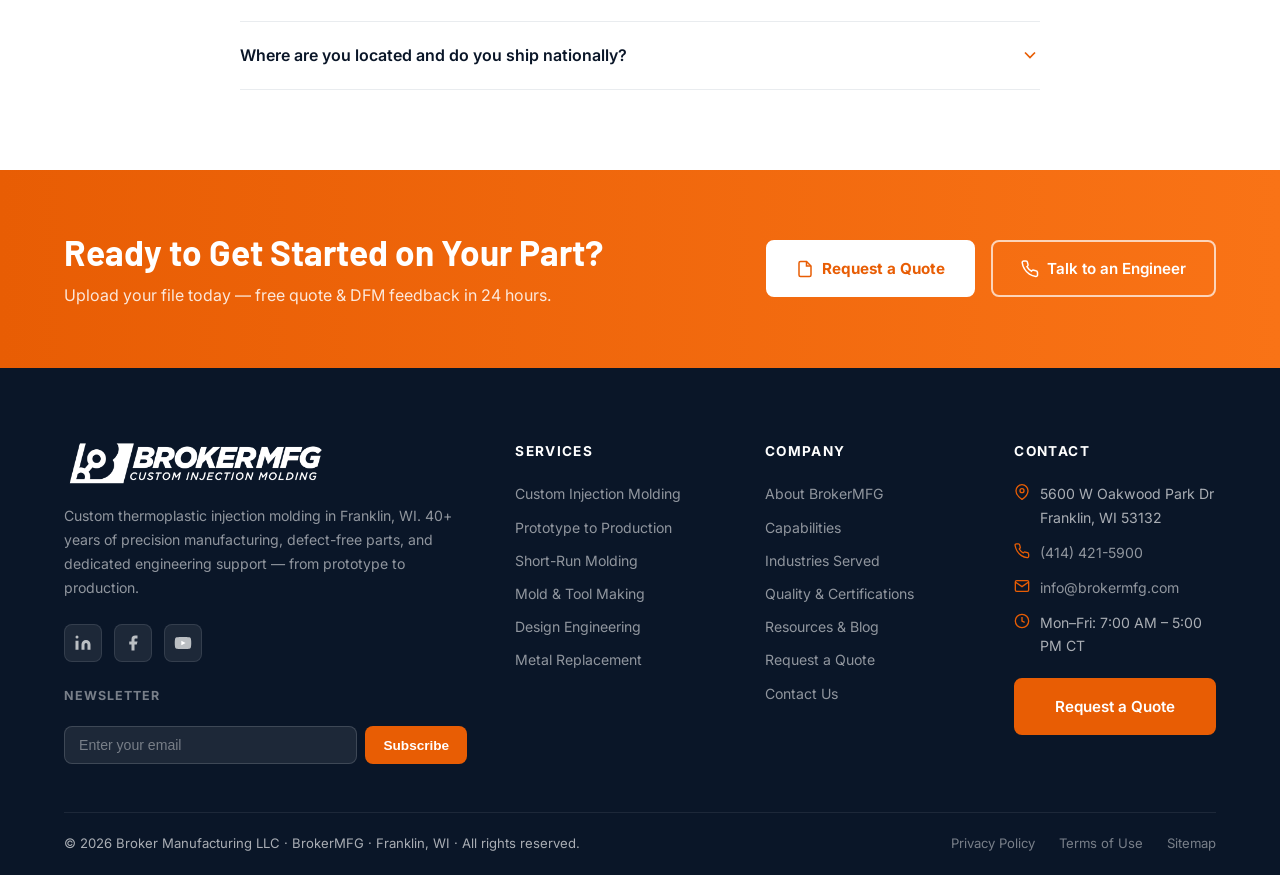
==== commit c085dfcb: "Place real photos in hero, about, and services sections - index.html hero: factory floor photo as su" ====
--- a/index.html
+++ b/index.html
@@ -153,7 +153,8 @@
       </div>
 
       <!-- Right: Stats Card -->
-      <div class="hero-visual">
+      <div class="hero-visual" style="border-radius:var(--radius-lg);overflow:hidden;">
+        <img src="images/Molding+factory.jpeg" alt="BrokerMFG injection molding factory floor" style="position:absolute;inset:0;width:100%;height:100%;object-fit:cover;opacity:0.22;border-radius:var(--radius-lg);">
         <div class="hero-float-badge">
           <strong>40+</strong>
           Years of<br>Excellence
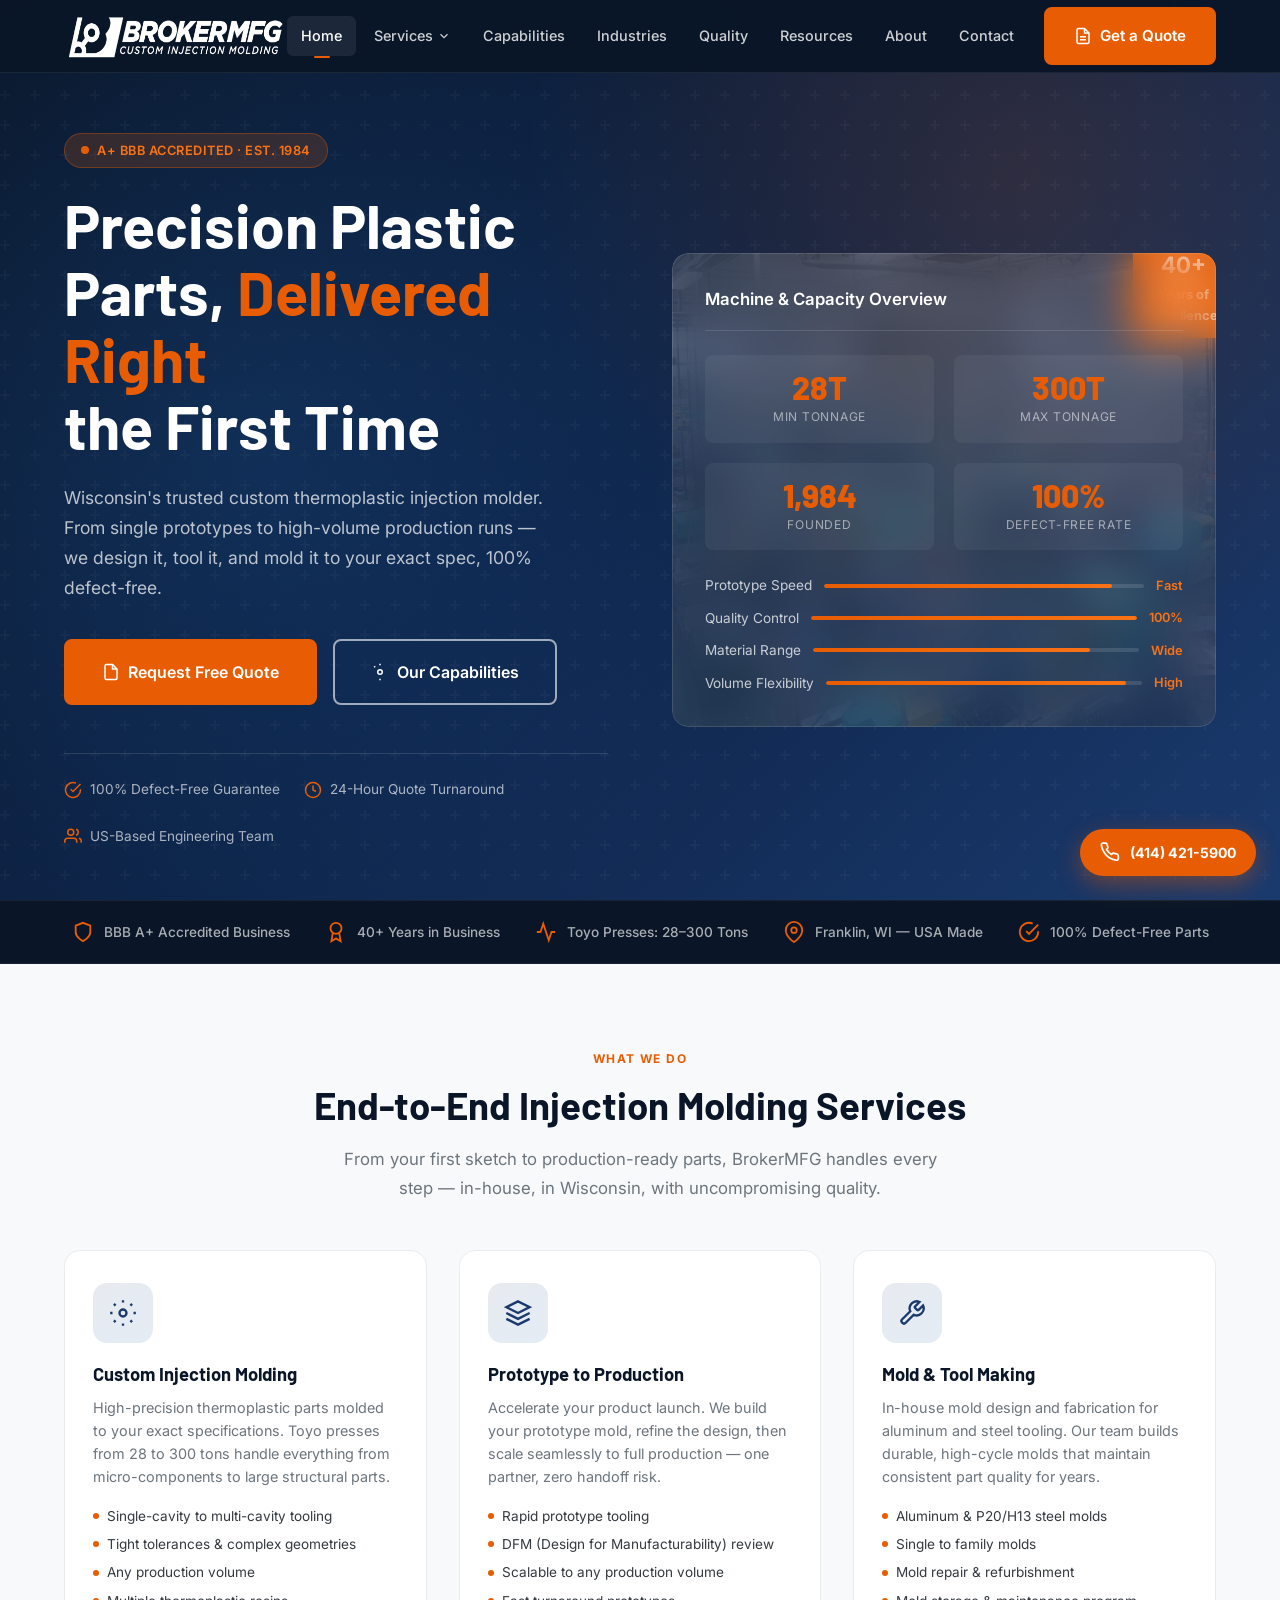
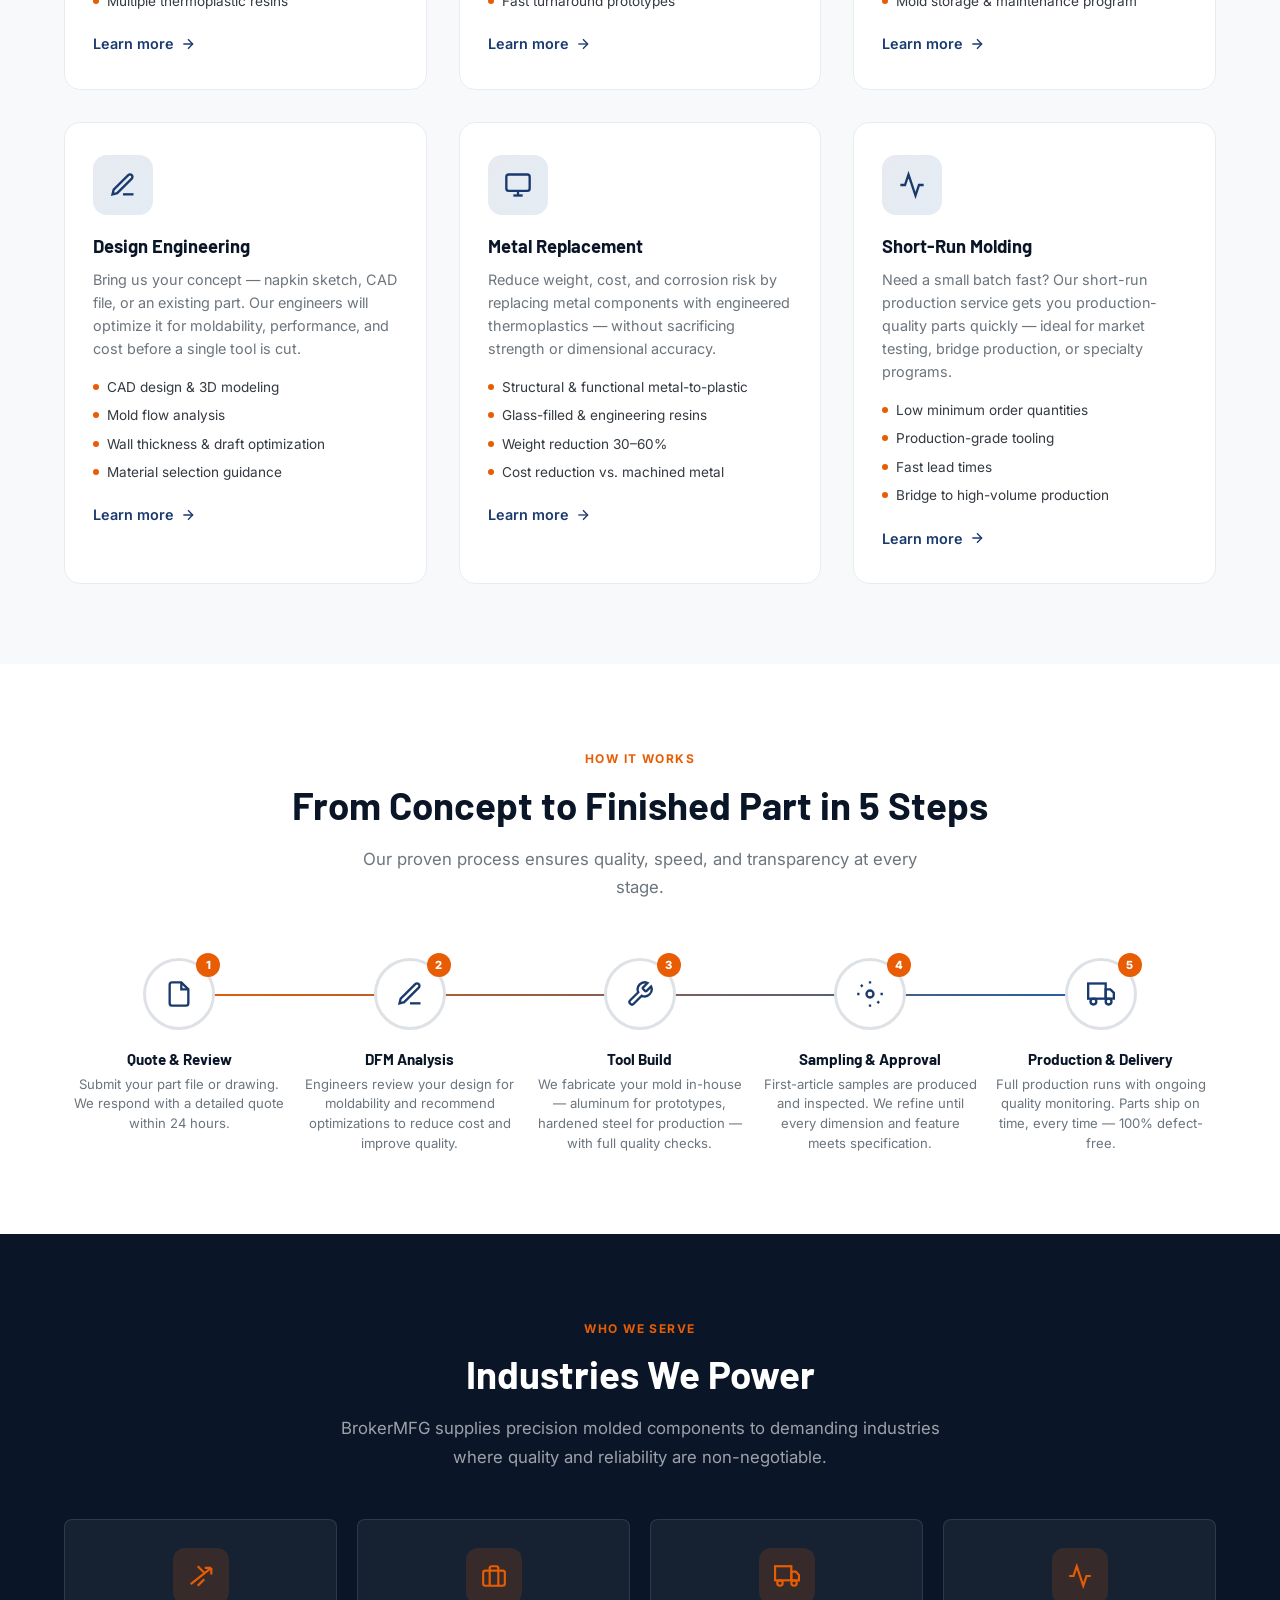
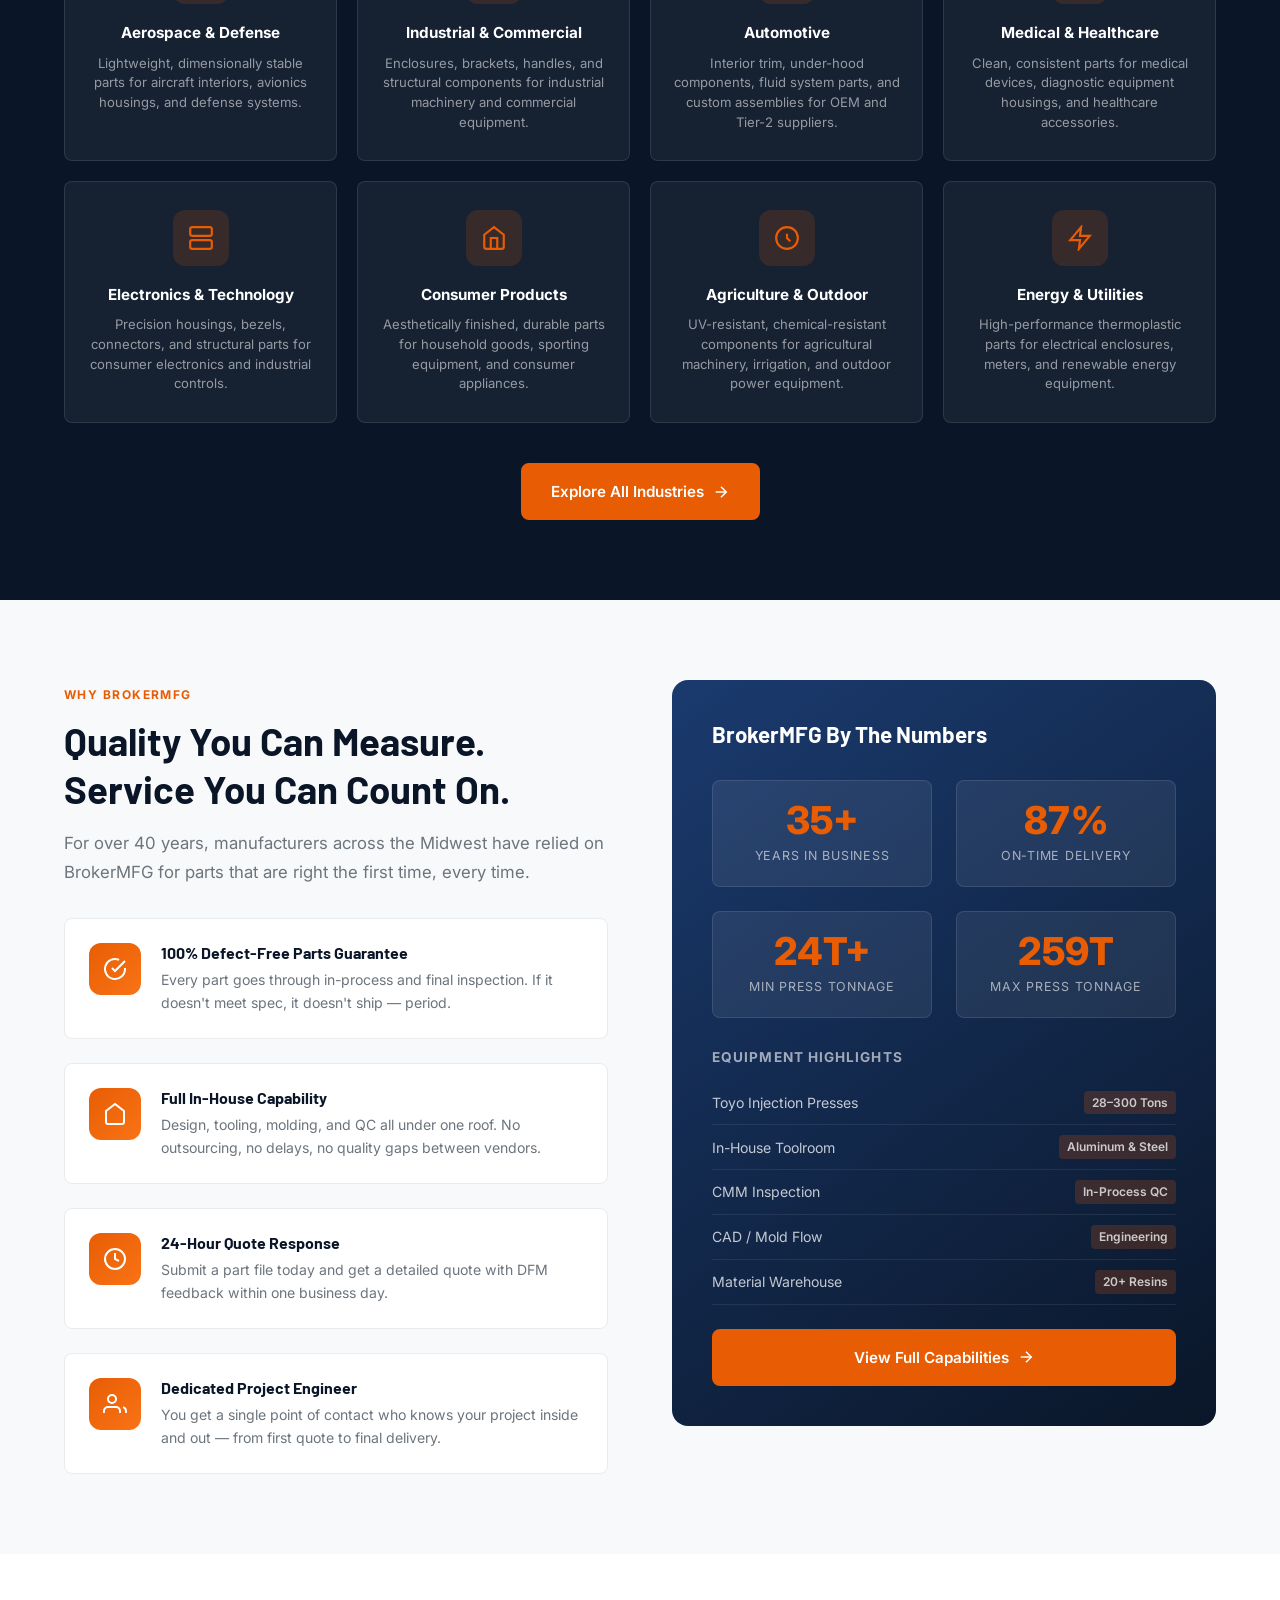
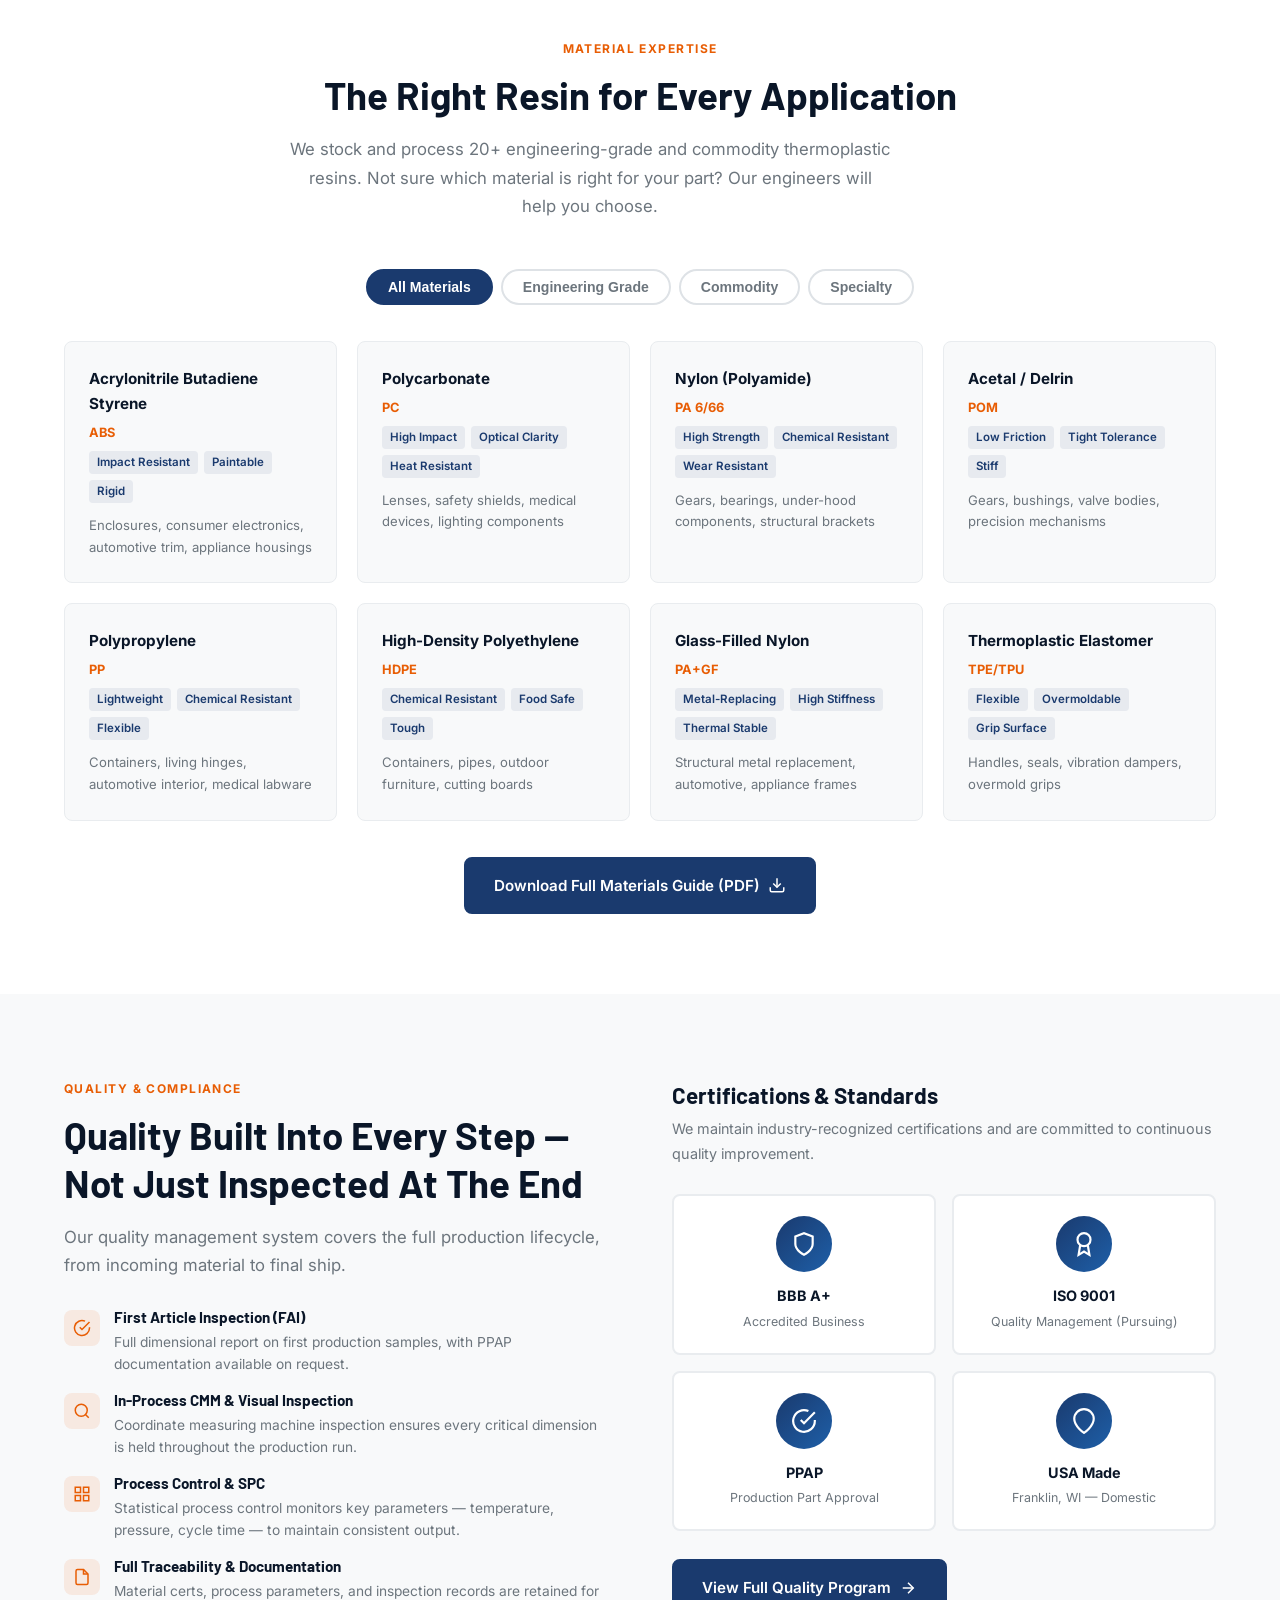
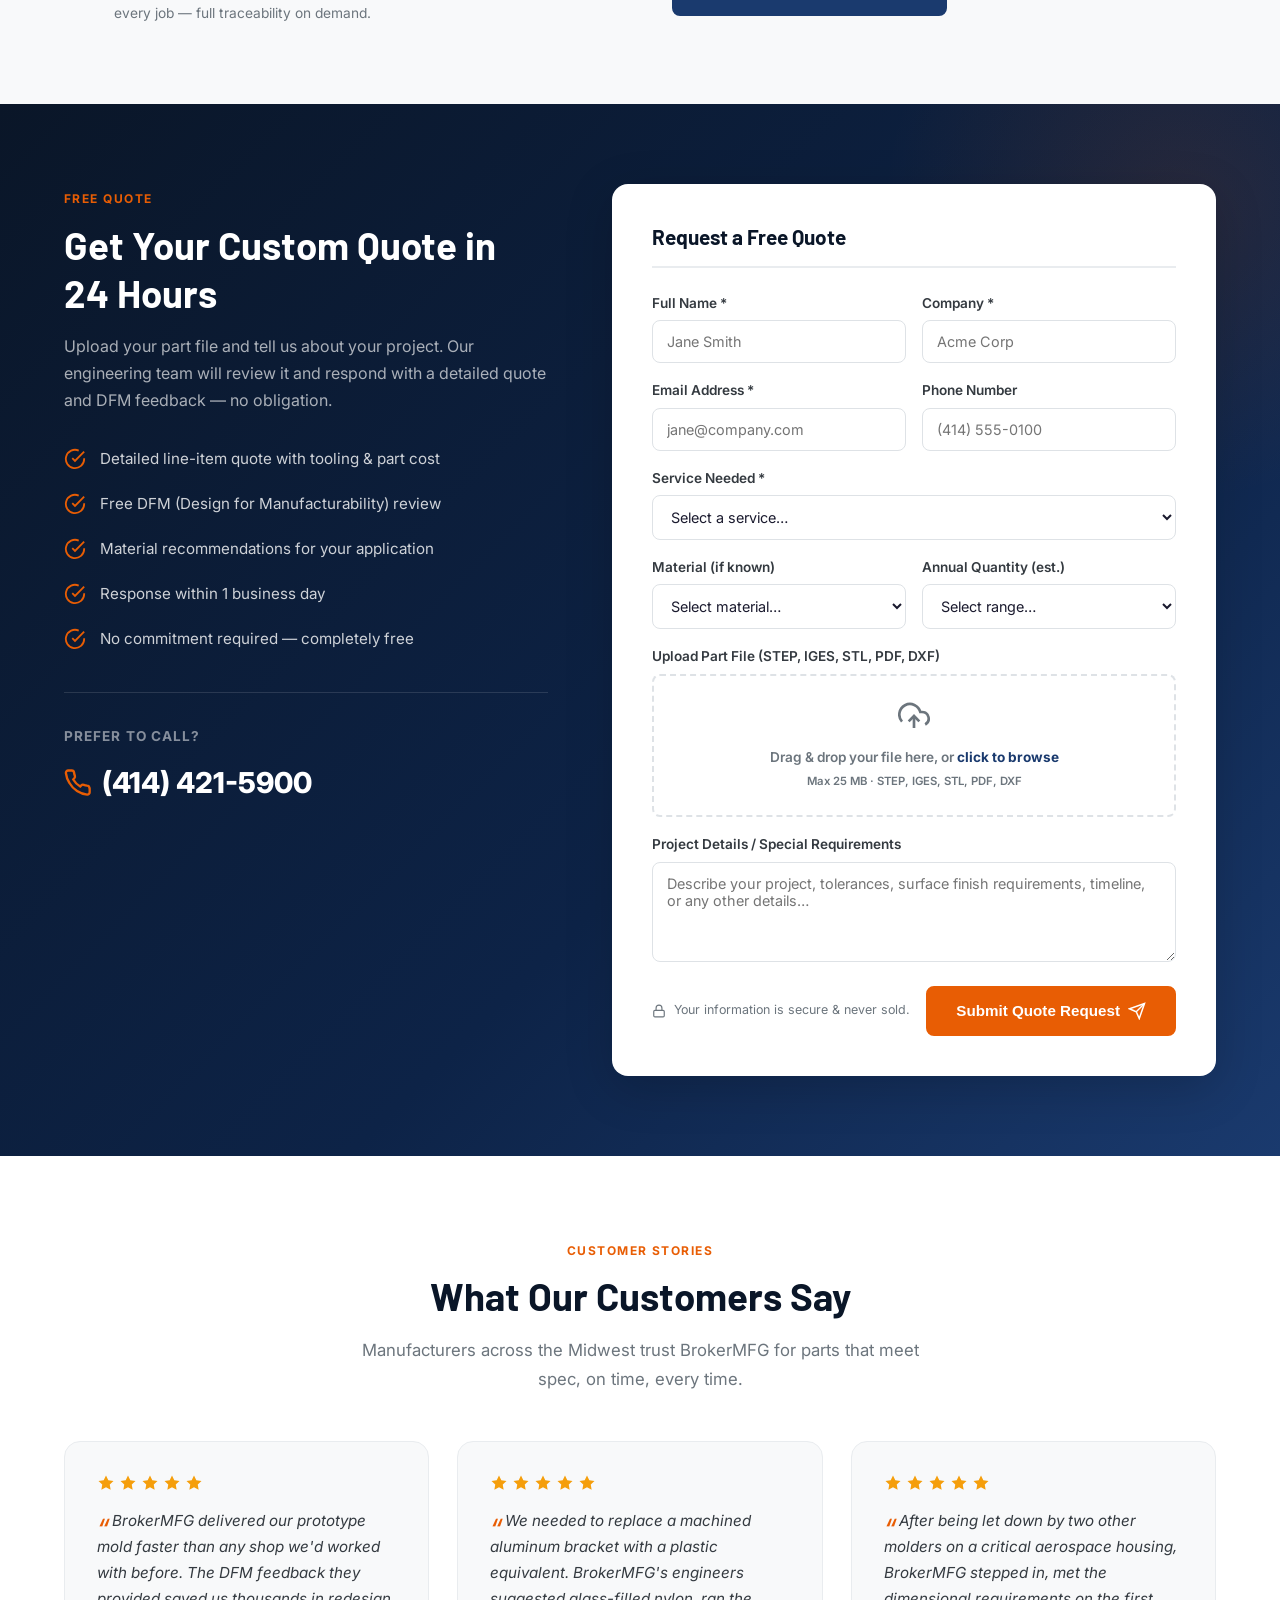
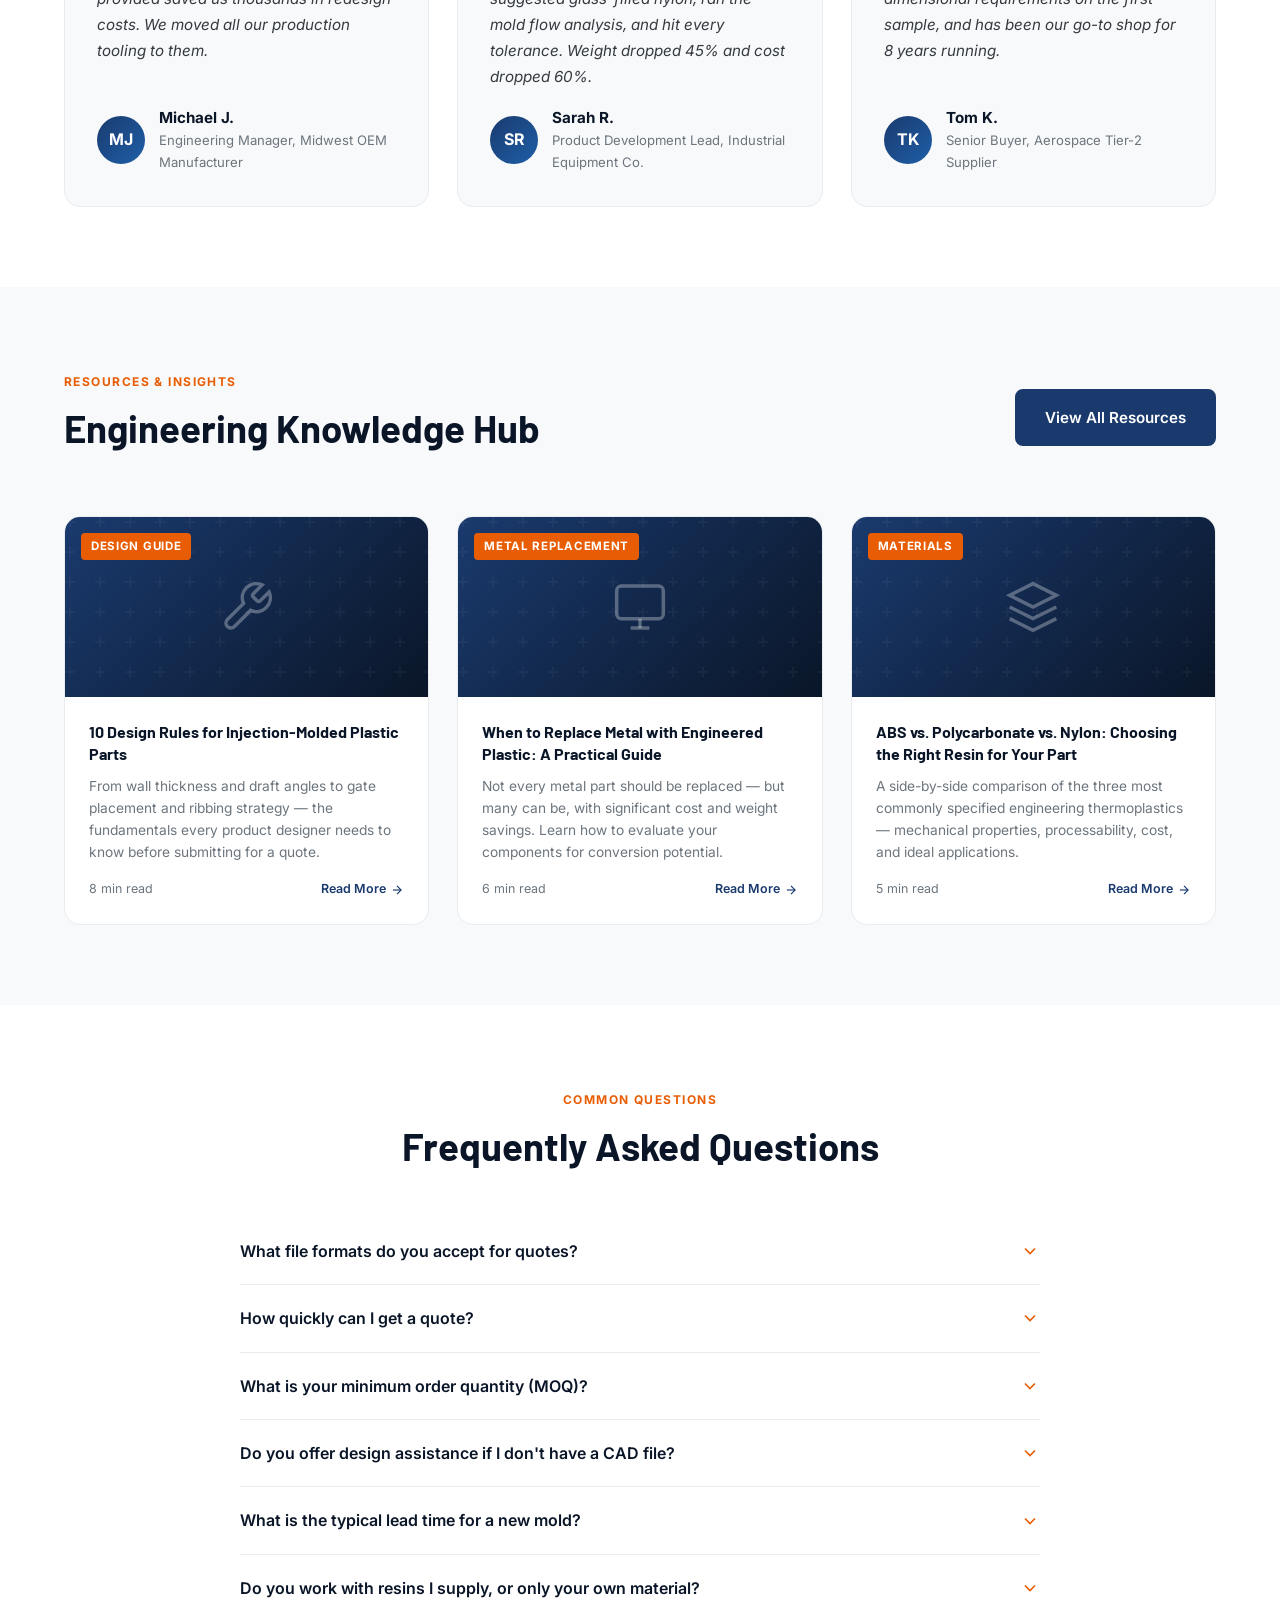
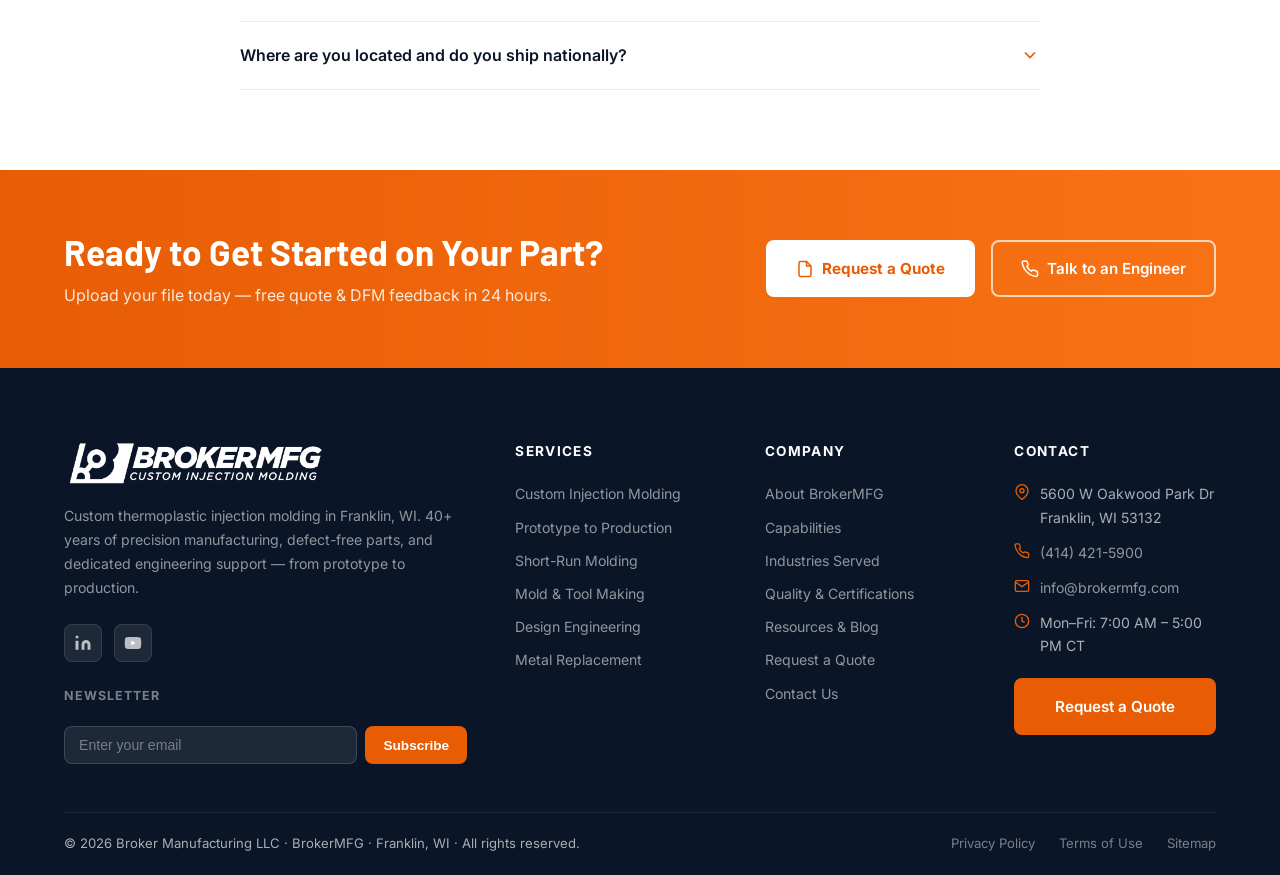
==== commit 7d96a425: "Remove Facebook and Instagram links from footer and contact page https://claude.ai/code/session_01Gd" ====
--- a/index.html
+++ b/index.html
@@ -1226,9 +1226,6 @@
           <a href="#" class="social-btn" aria-label="LinkedIn">
             <svg viewBox="0 0 24 24" fill="currentColor"><path d="M16 8a6 6 0 0 1 6 6v7h-4v-7a2 2 0 0 0-2-2 2 2 0 0 0-2 2v7h-4v-7a6 6 0 0 1 6-6zM2 9h4v12H2z"/><circle cx="4" cy="4" r="2"/></svg>
           </a>
-          <a href="#" class="social-btn" aria-label="Facebook">
-            <svg viewBox="0 0 24 24" fill="currentColor"><path d="M18 2h-3a5 5 0 0 0-5 5v3H7v4h3v8h4v-8h3l1-4h-4V7a1 1 0 0 1 1-1h3z"/></svg>
-          </a>
           <a href="#" class="social-btn" aria-label="YouTube">
             <svg viewBox="0 0 24 24" fill="currentColor"><path d="M22.54 6.42a2.78 2.78 0 0 0-1.95-1.96C18.88 4 12 4 12 4s-6.88 0-8.59.46a2.78 2.78 0 0 0-1.95 1.96A29 29 0 0 0 1 12a29 29 0 0 0 .46 5.58 2.78 2.78 0 0 0 1.95 1.96C5.12 20 12 20 12 20s6.88 0 8.59-.46a2.78 2.78 0 0 0 1.95-1.96A29 29 0 0 0 23 12a29 29 0 0 0-.46-5.58z"/><polygon points="9.75 15.02 15.5 12 9.75 8.98 9.75 15.02" fill="white"/></svg>
           </a>
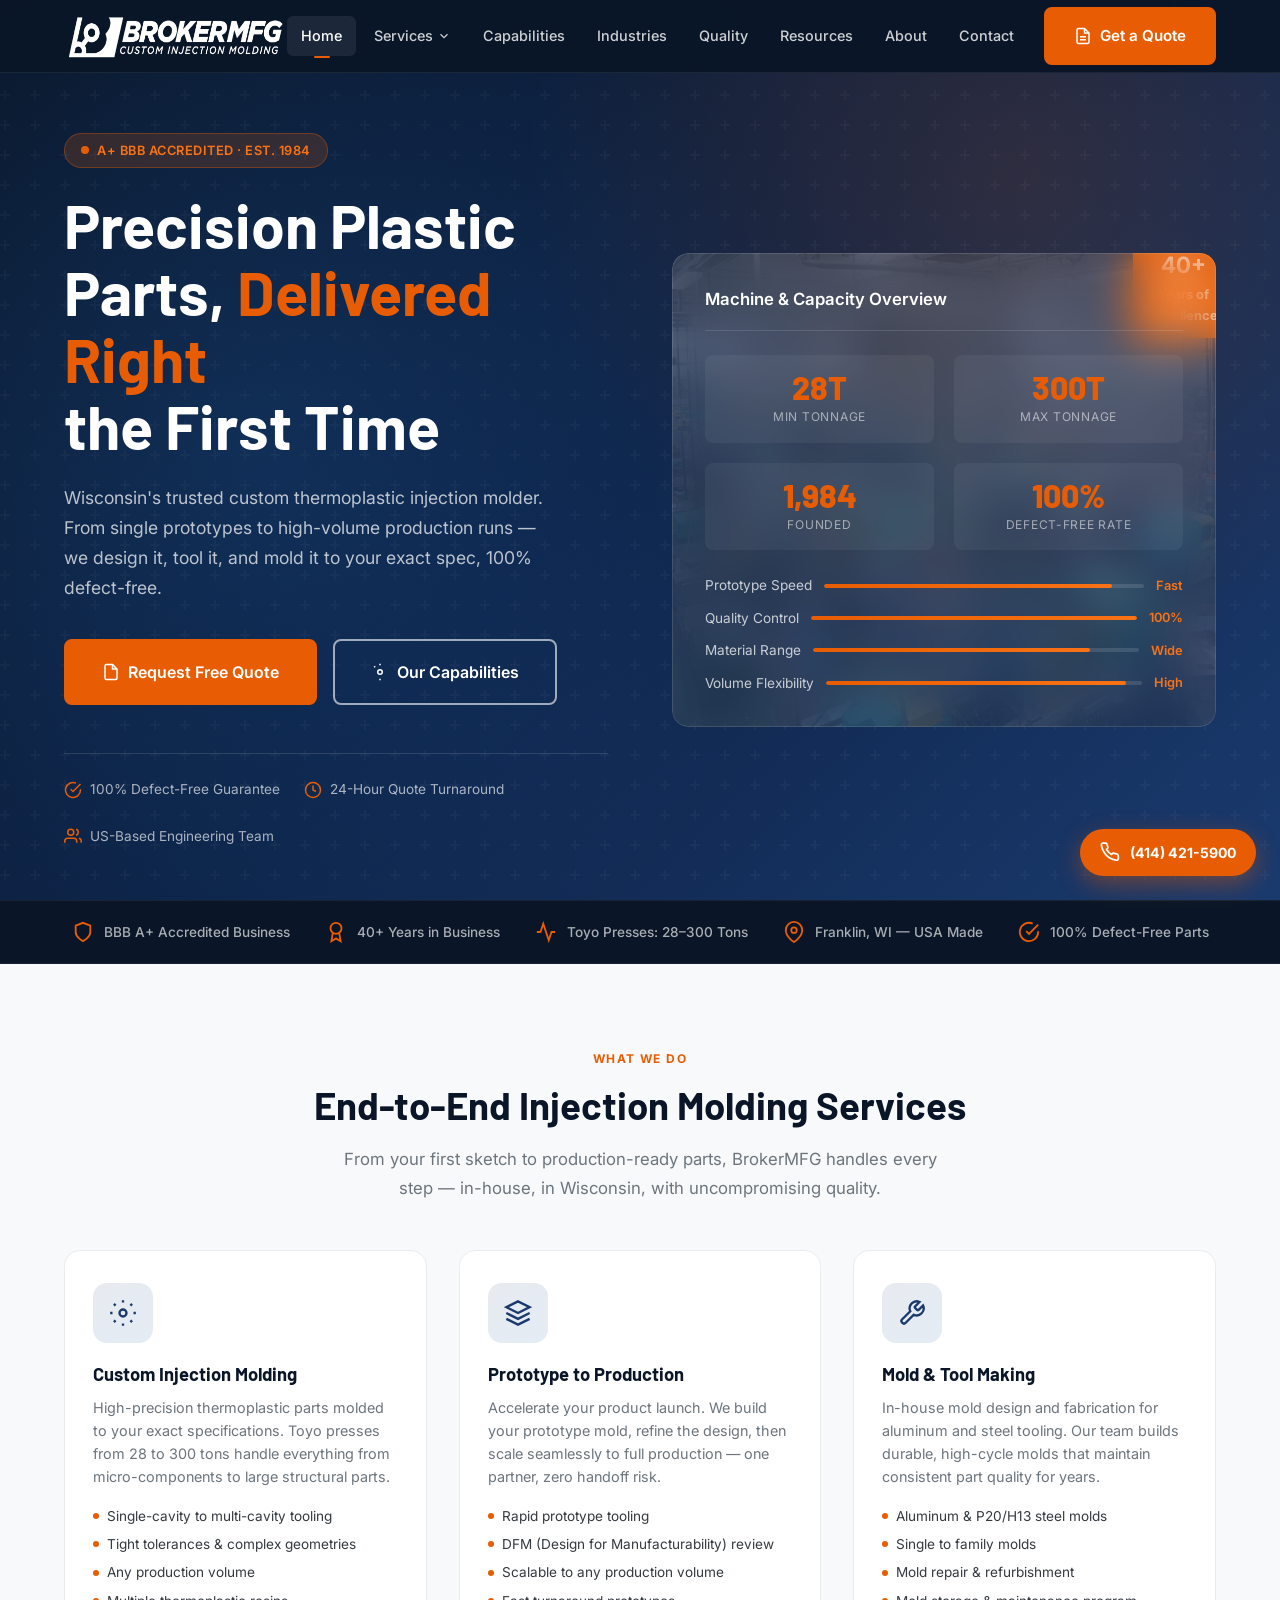
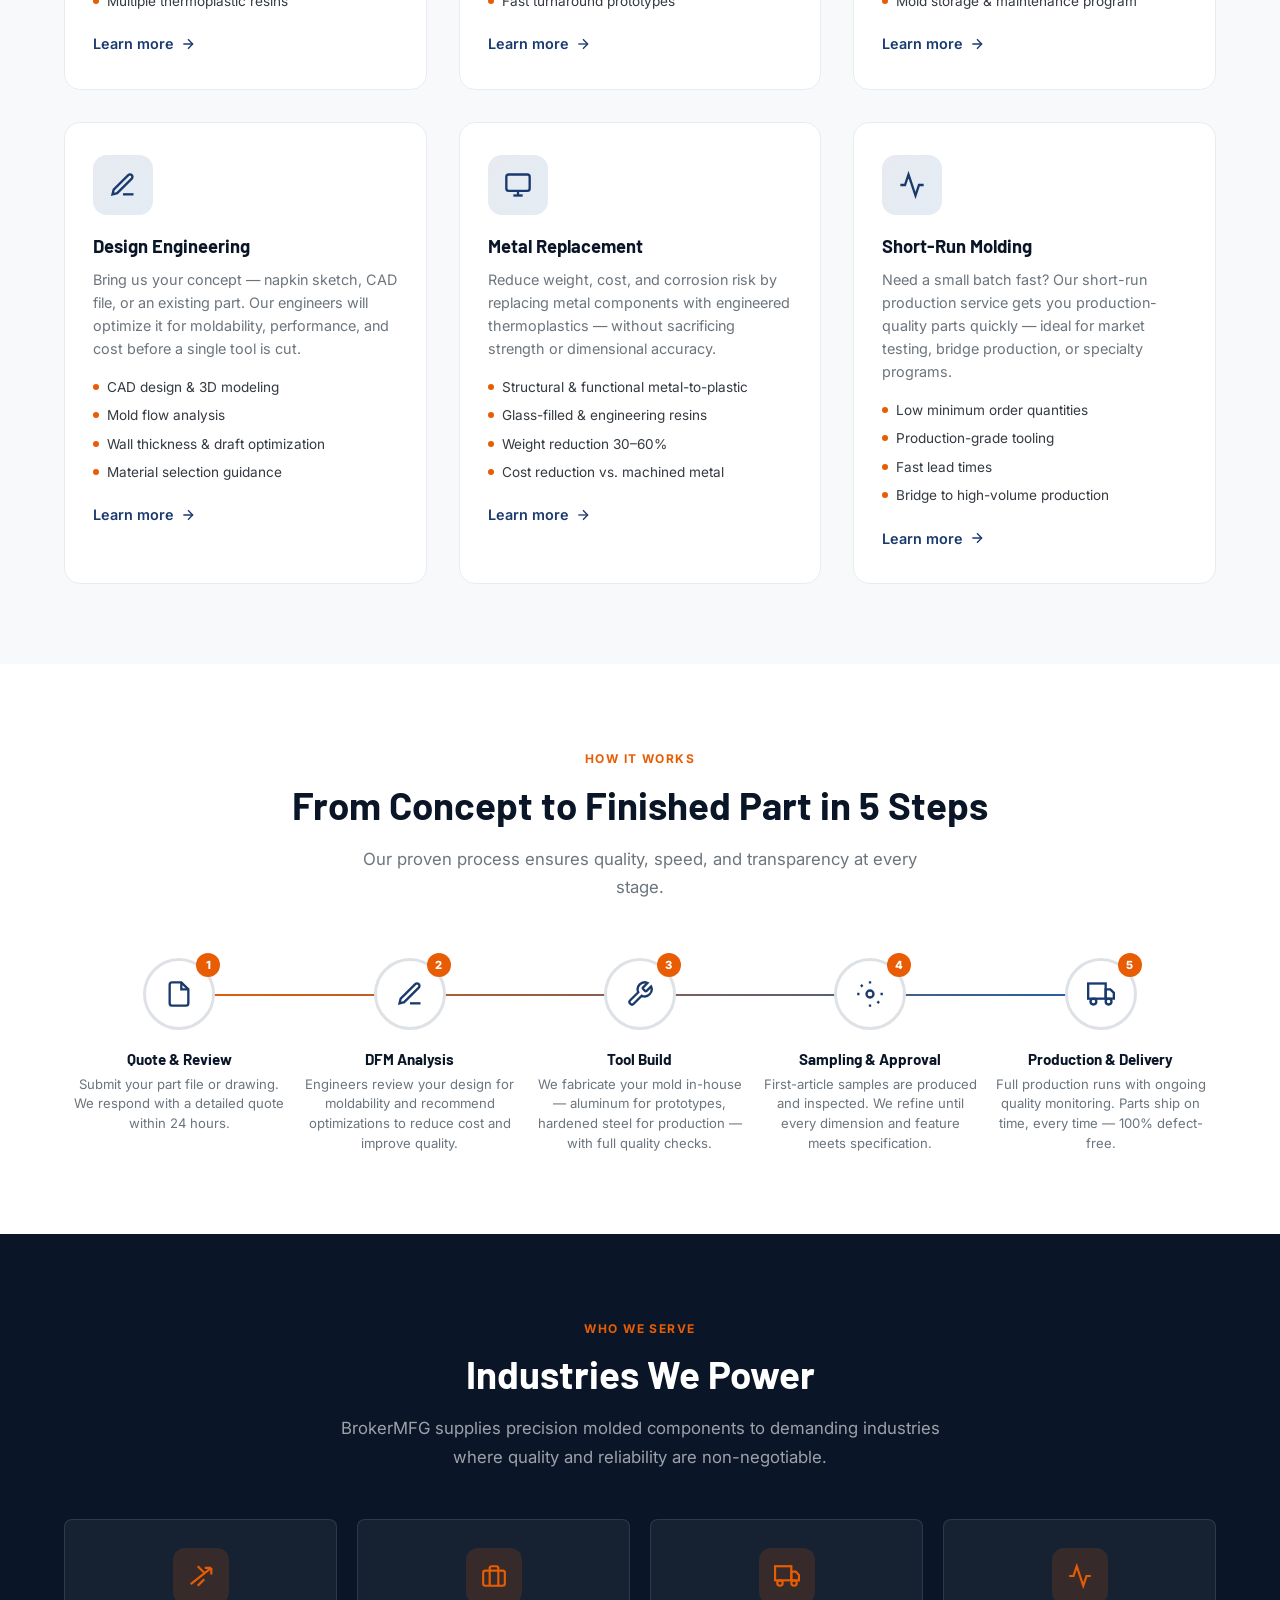
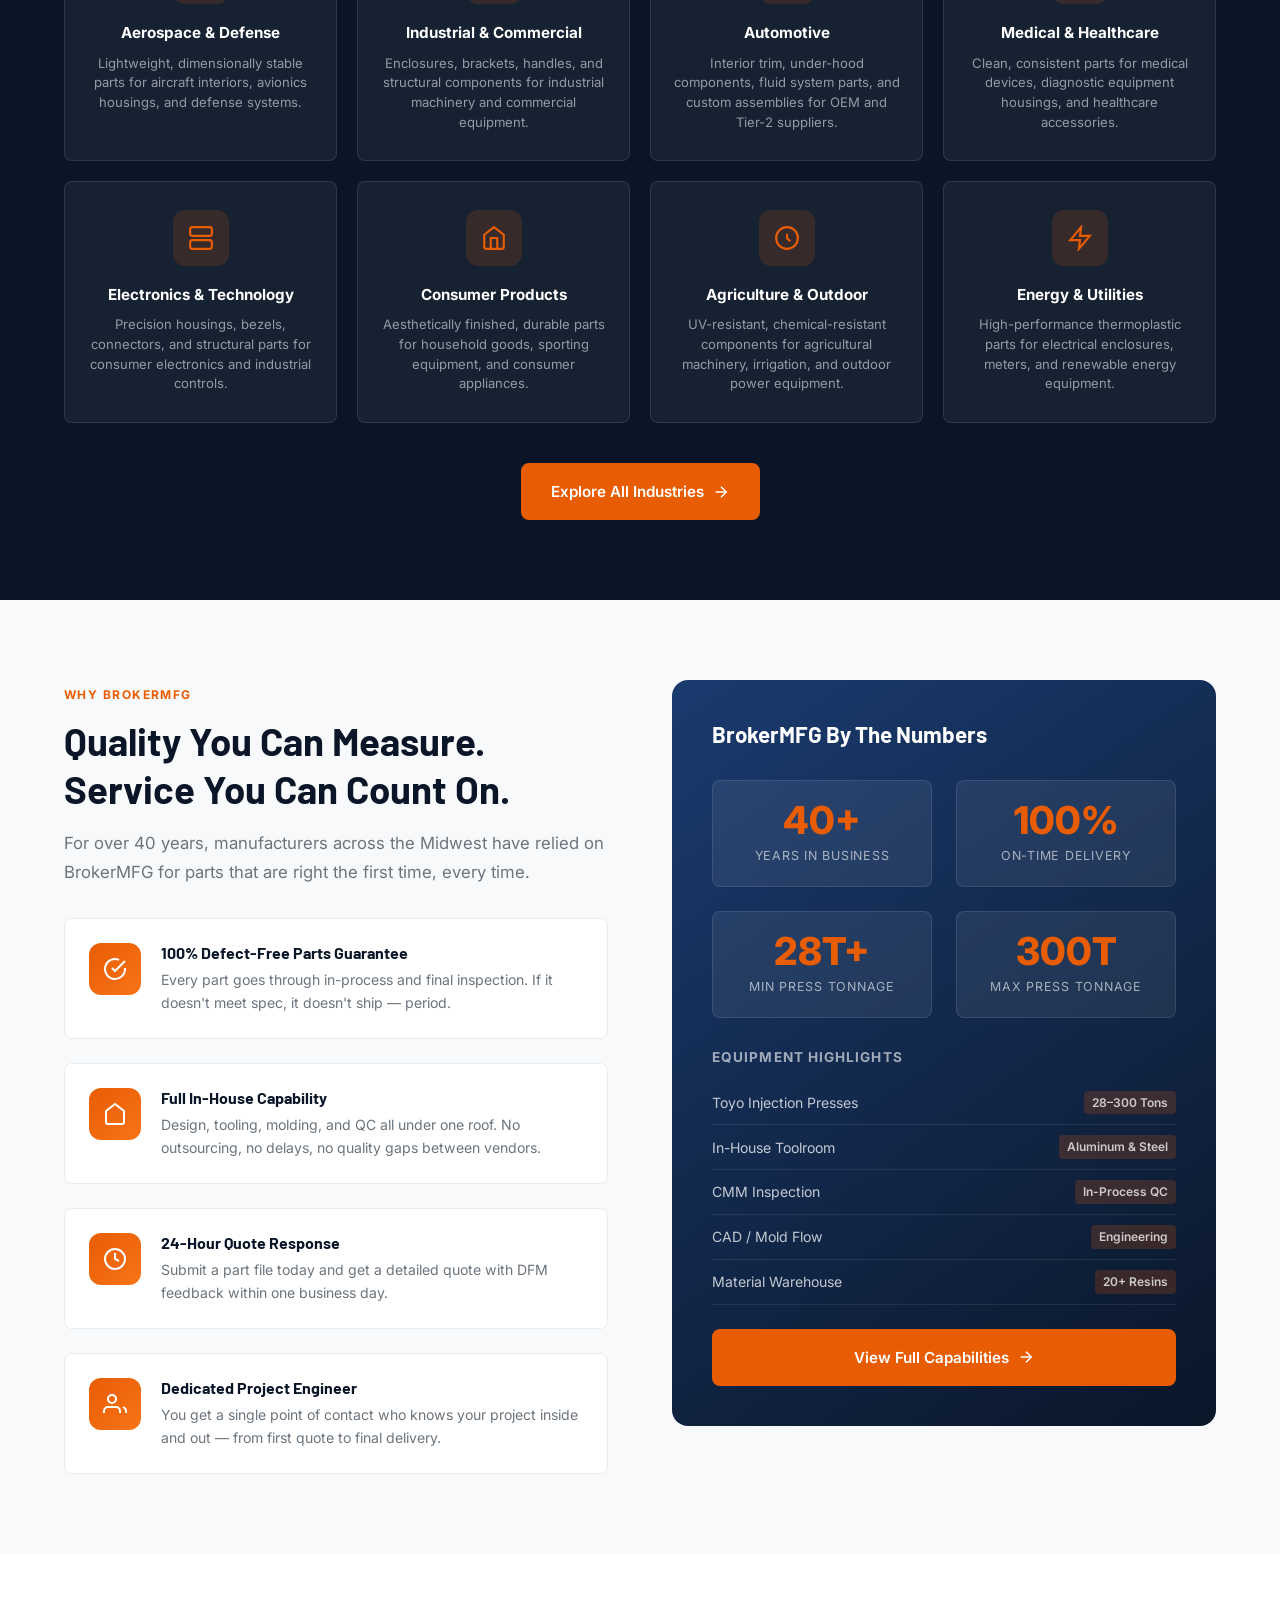
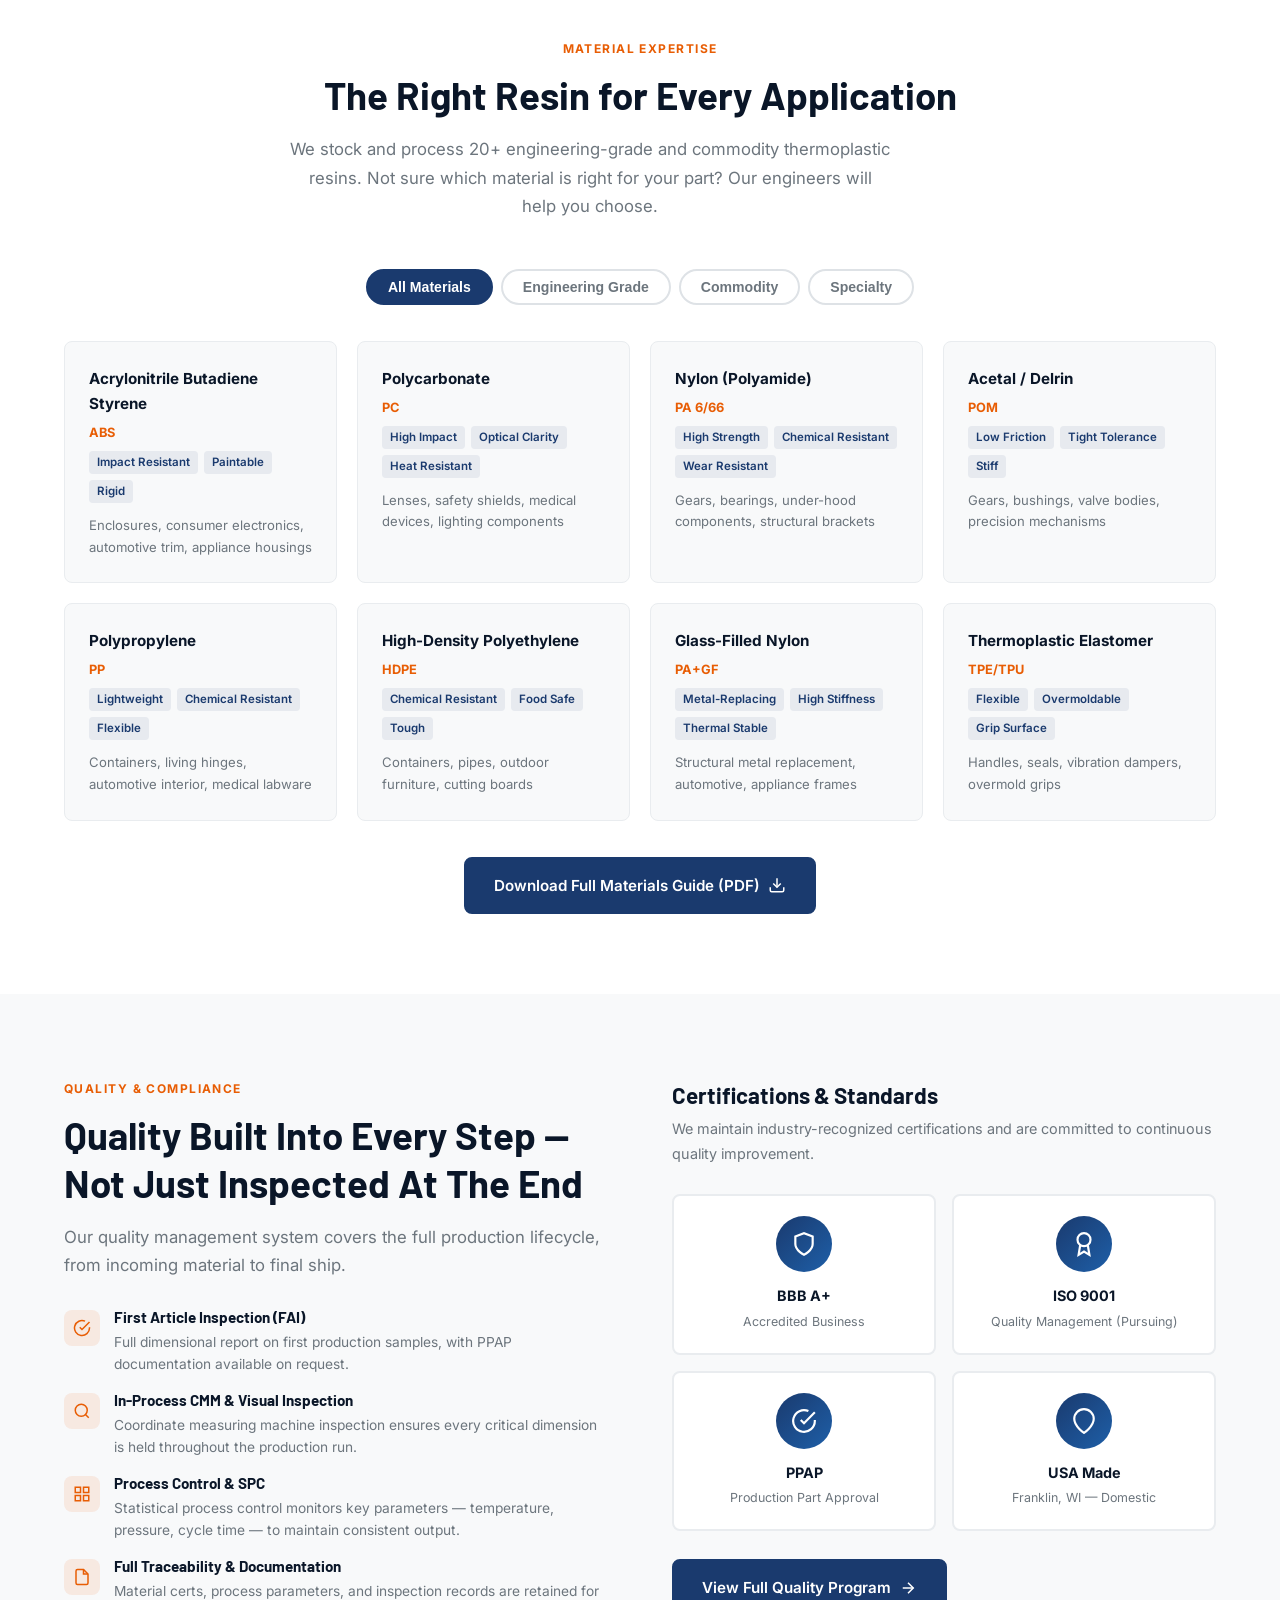
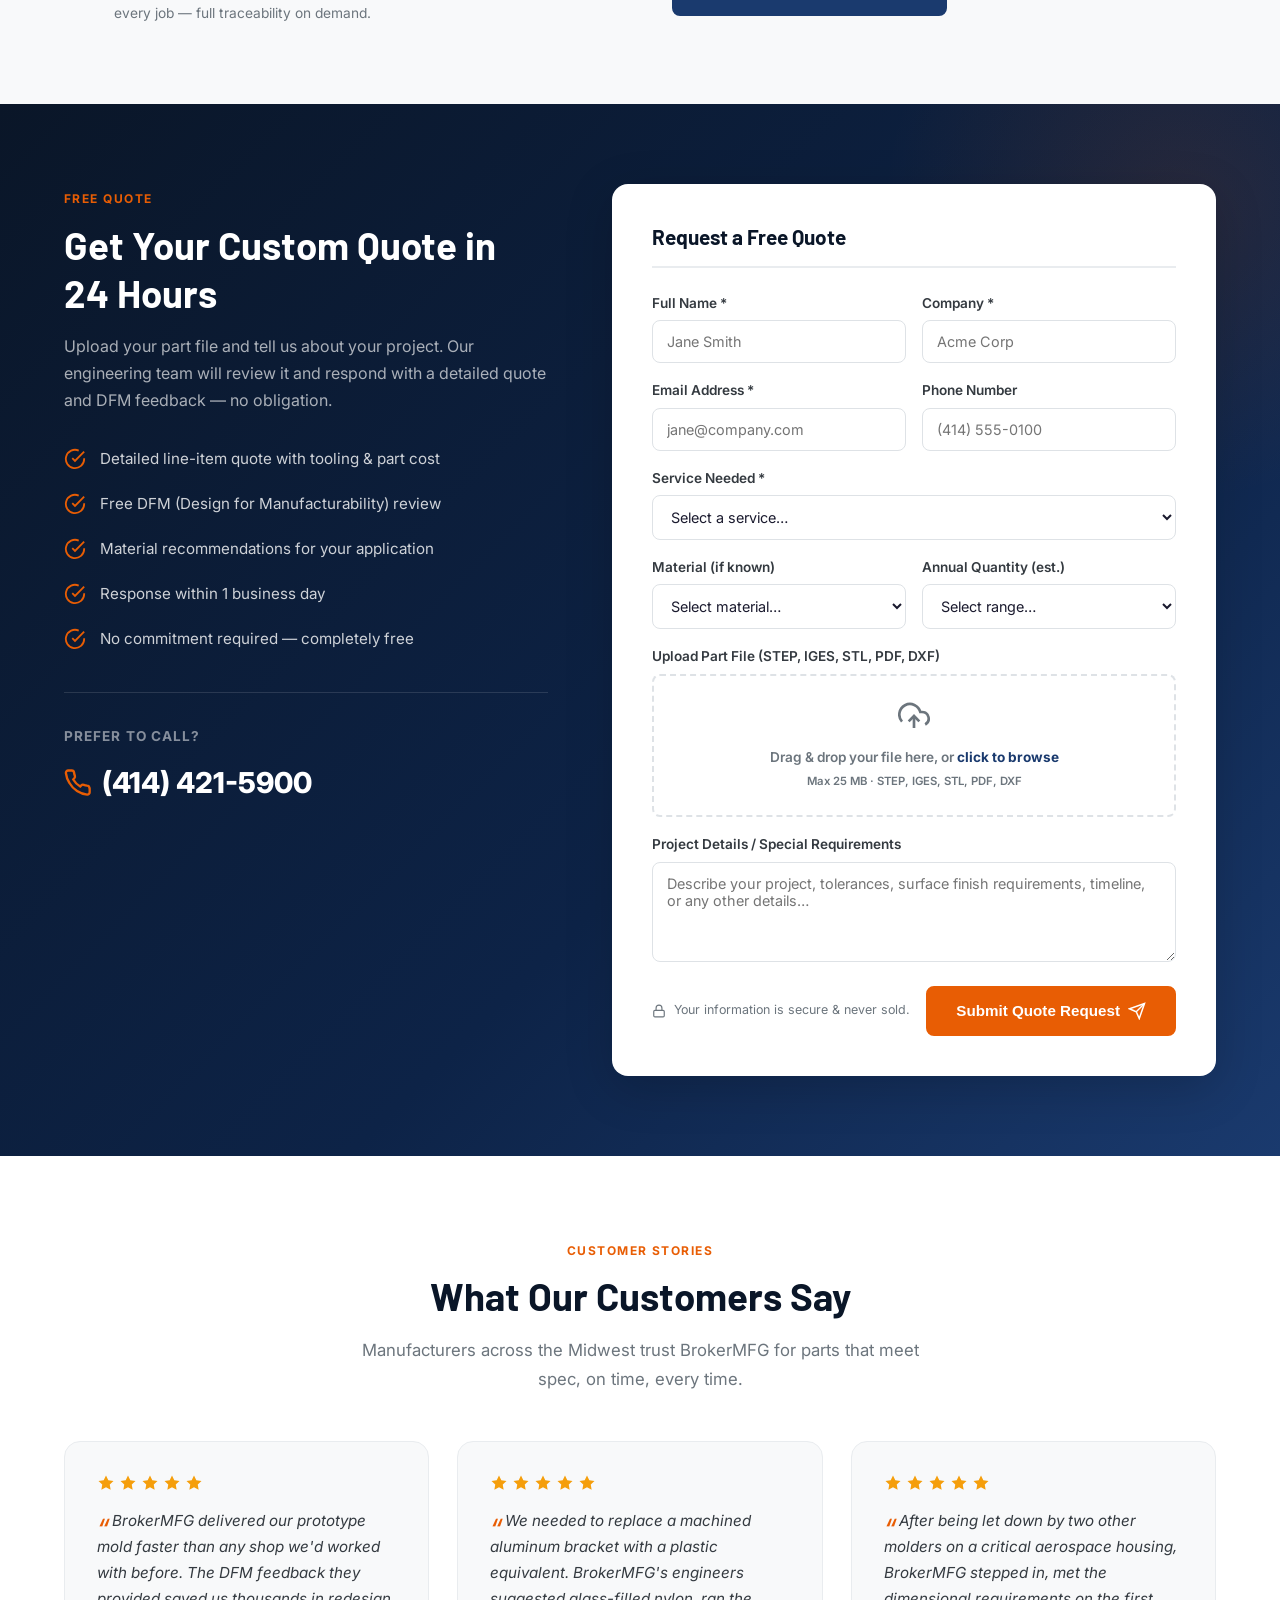
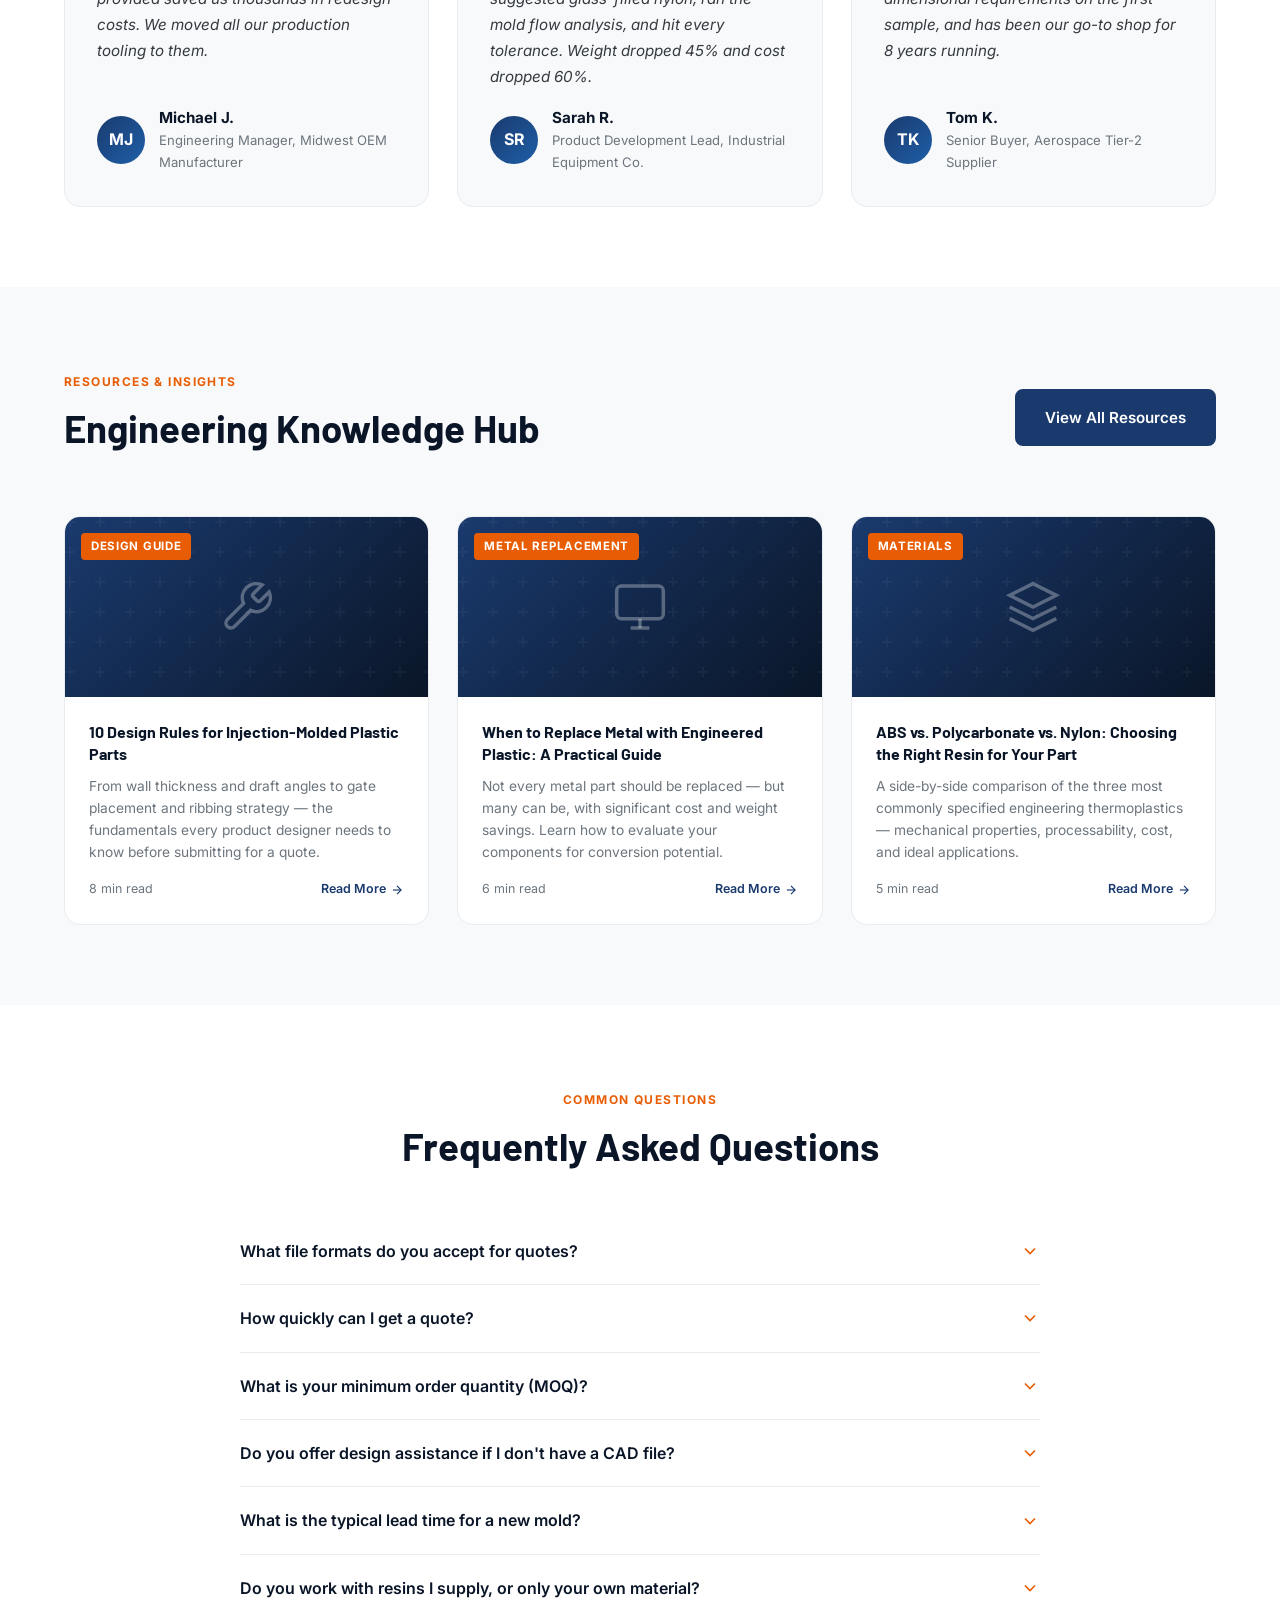
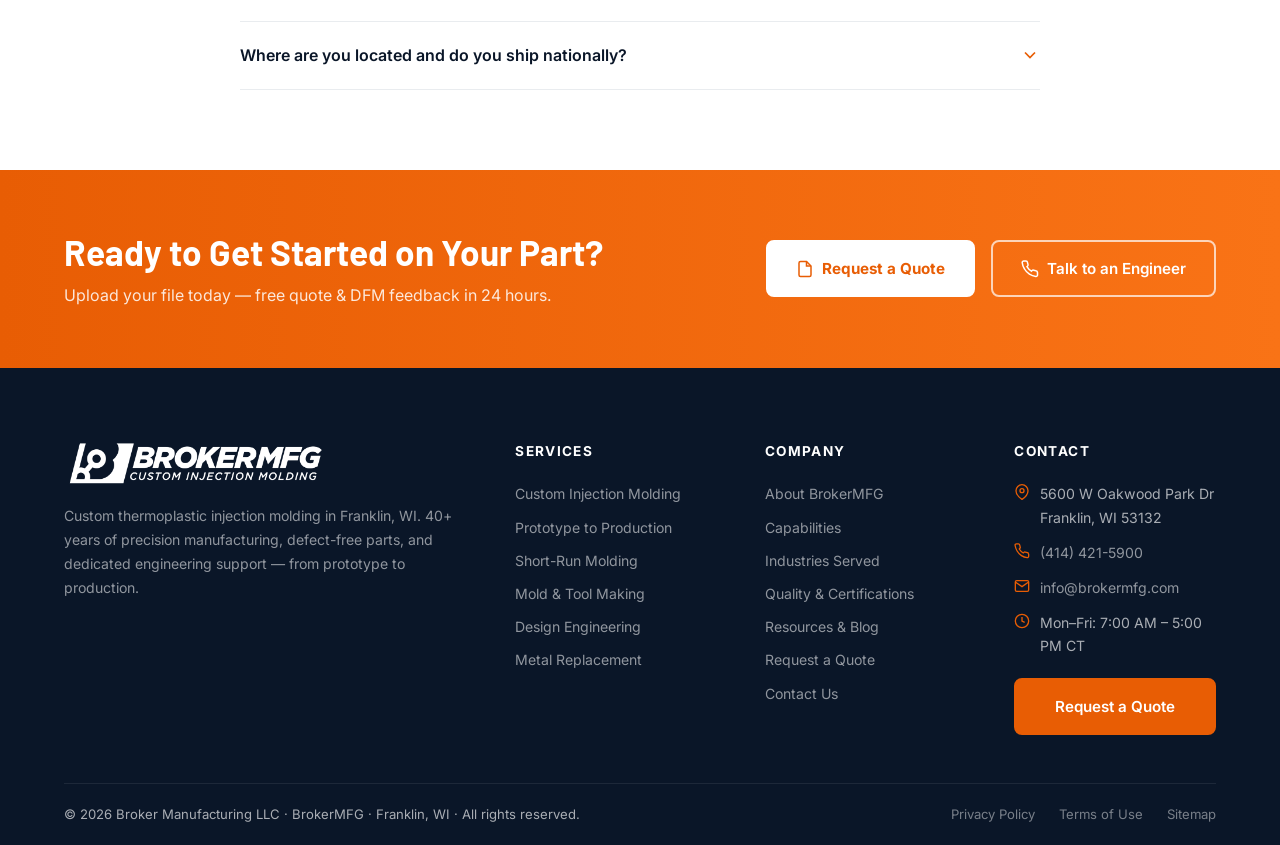
==== commit 33b610fc: "Remove all social media links and newsletter subscribe forms https://claude.ai/code/session_01GdpLWM" ====
--- a/index.html
+++ b/index.html
@@ -1222,21 +1222,6 @@
           </a>
         </div>
         <p class="footer-desc">Custom thermoplastic injection molding in Franklin, WI. 40+ years of precision manufacturing, defect-free parts, and dedicated engineering support — from prototype to production.</p>
-        <div class="footer-social">
-          <a href="#" class="social-btn" aria-label="LinkedIn">
-            <svg viewBox="0 0 24 24" fill="currentColor"><path d="M16 8a6 6 0 0 1 6 6v7h-4v-7a2 2 0 0 0-2-2 2 2 0 0 0-2 2v7h-4v-7a6 6 0 0 1 6-6zM2 9h4v12H2z"/><circle cx="4" cy="4" r="2"/></svg>
-          </a>
-          <a href="#" class="social-btn" aria-label="YouTube">
-            <svg viewBox="0 0 24 24" fill="currentColor"><path d="M22.54 6.42a2.78 2.78 0 0 0-1.95-1.96C18.88 4 12 4 12 4s-6.88 0-8.59.46a2.78 2.78 0 0 0-1.95 1.96A29 29 0 0 0 1 12a29 29 0 0 0 .46 5.58 2.78 2.78 0 0 0 1.95 1.96C5.12 20 12 20 12 20s6.88 0 8.59-.46a2.78 2.78 0 0 0 1.95-1.96A29 29 0 0 0 23 12a29 29 0 0 0-.46-5.58z"/><polygon points="9.75 15.02 15.5 12 9.75 8.98 9.75 15.02" fill="white"/></svg>
-          </a>
-        </div>
-        <div style="margin-top:24px;">
-          <p style="font-size:.78rem;font-weight:700;text-transform:uppercase;letter-spacing:.08em;color:rgba(255,255,255,.45);margin-bottom:8px;">Newsletter</p>
-          <form class="newsletter-form">
-            <input type="email" placeholder="Enter your email" aria-label="Email for newsletter">
-            <button type="submit">Subscribe</button>
-          </form>
-        </div>
       </div>
 
       <!-- Services -->
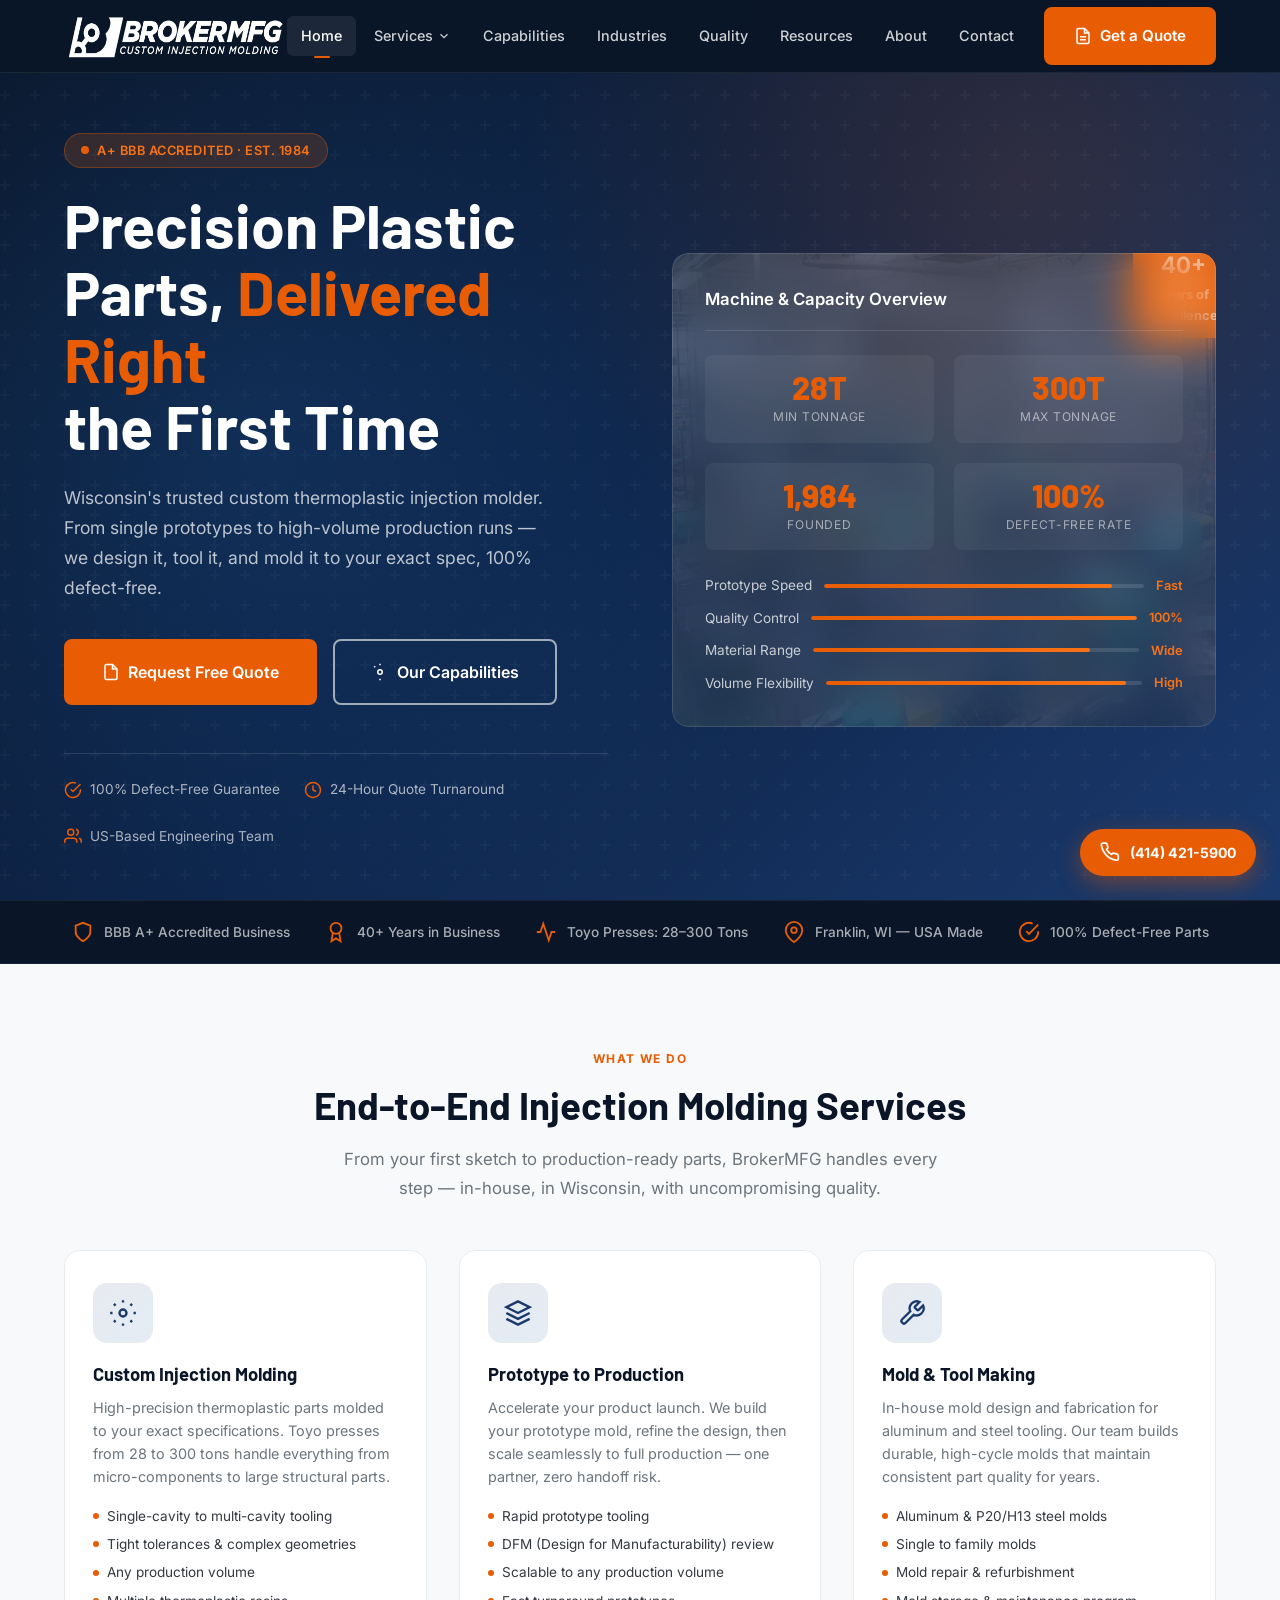
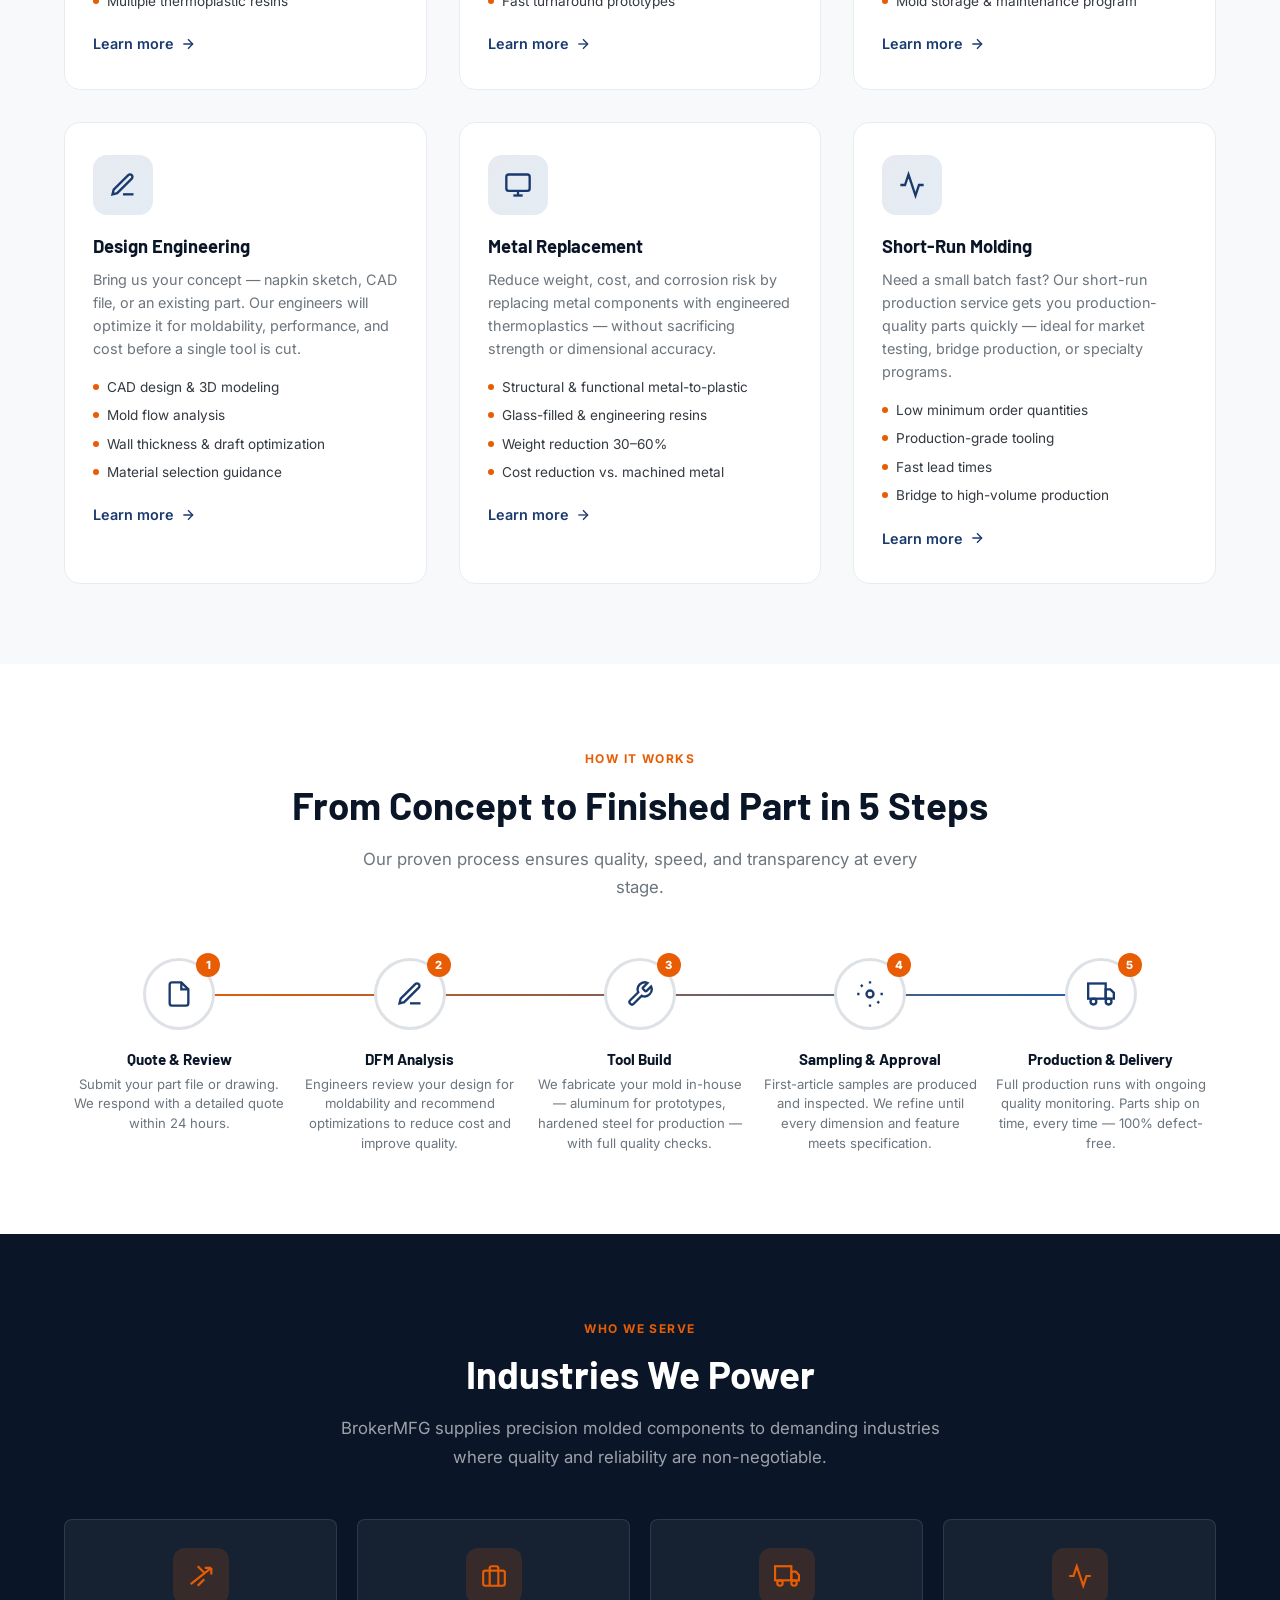
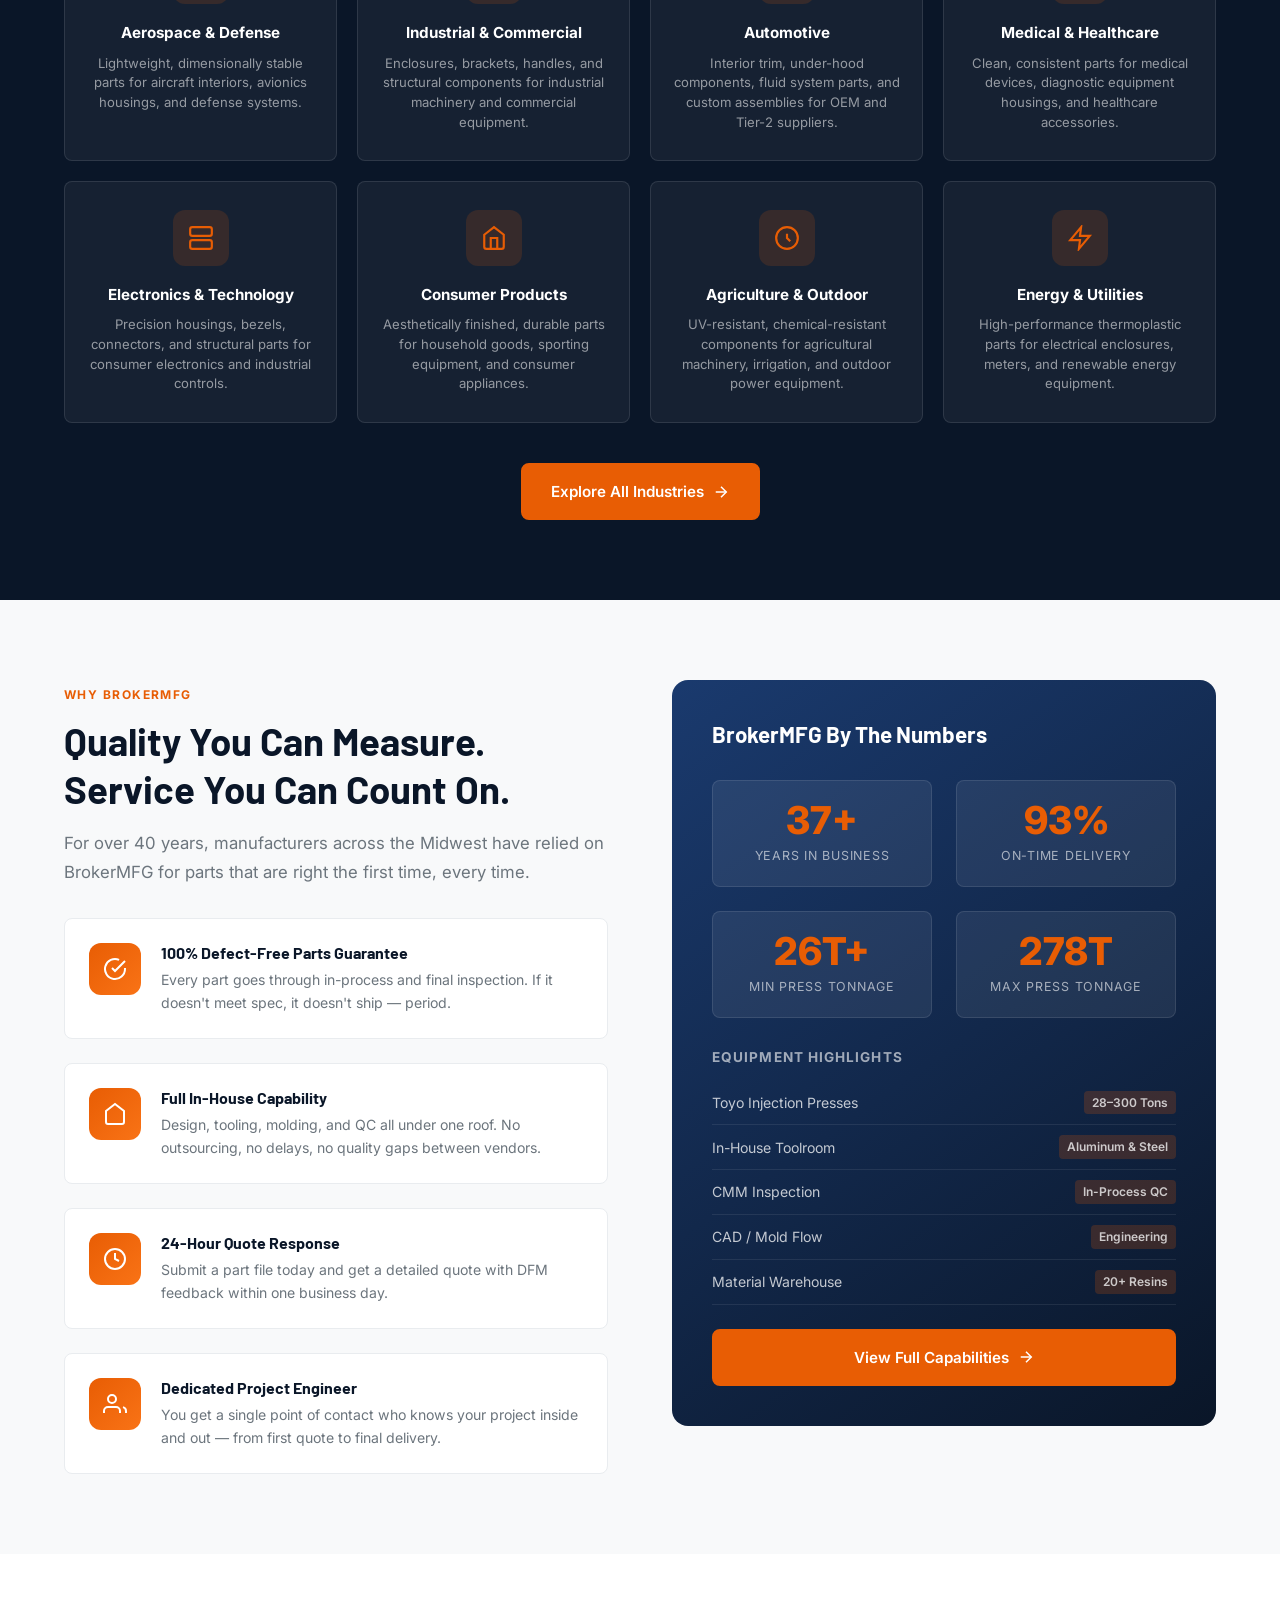
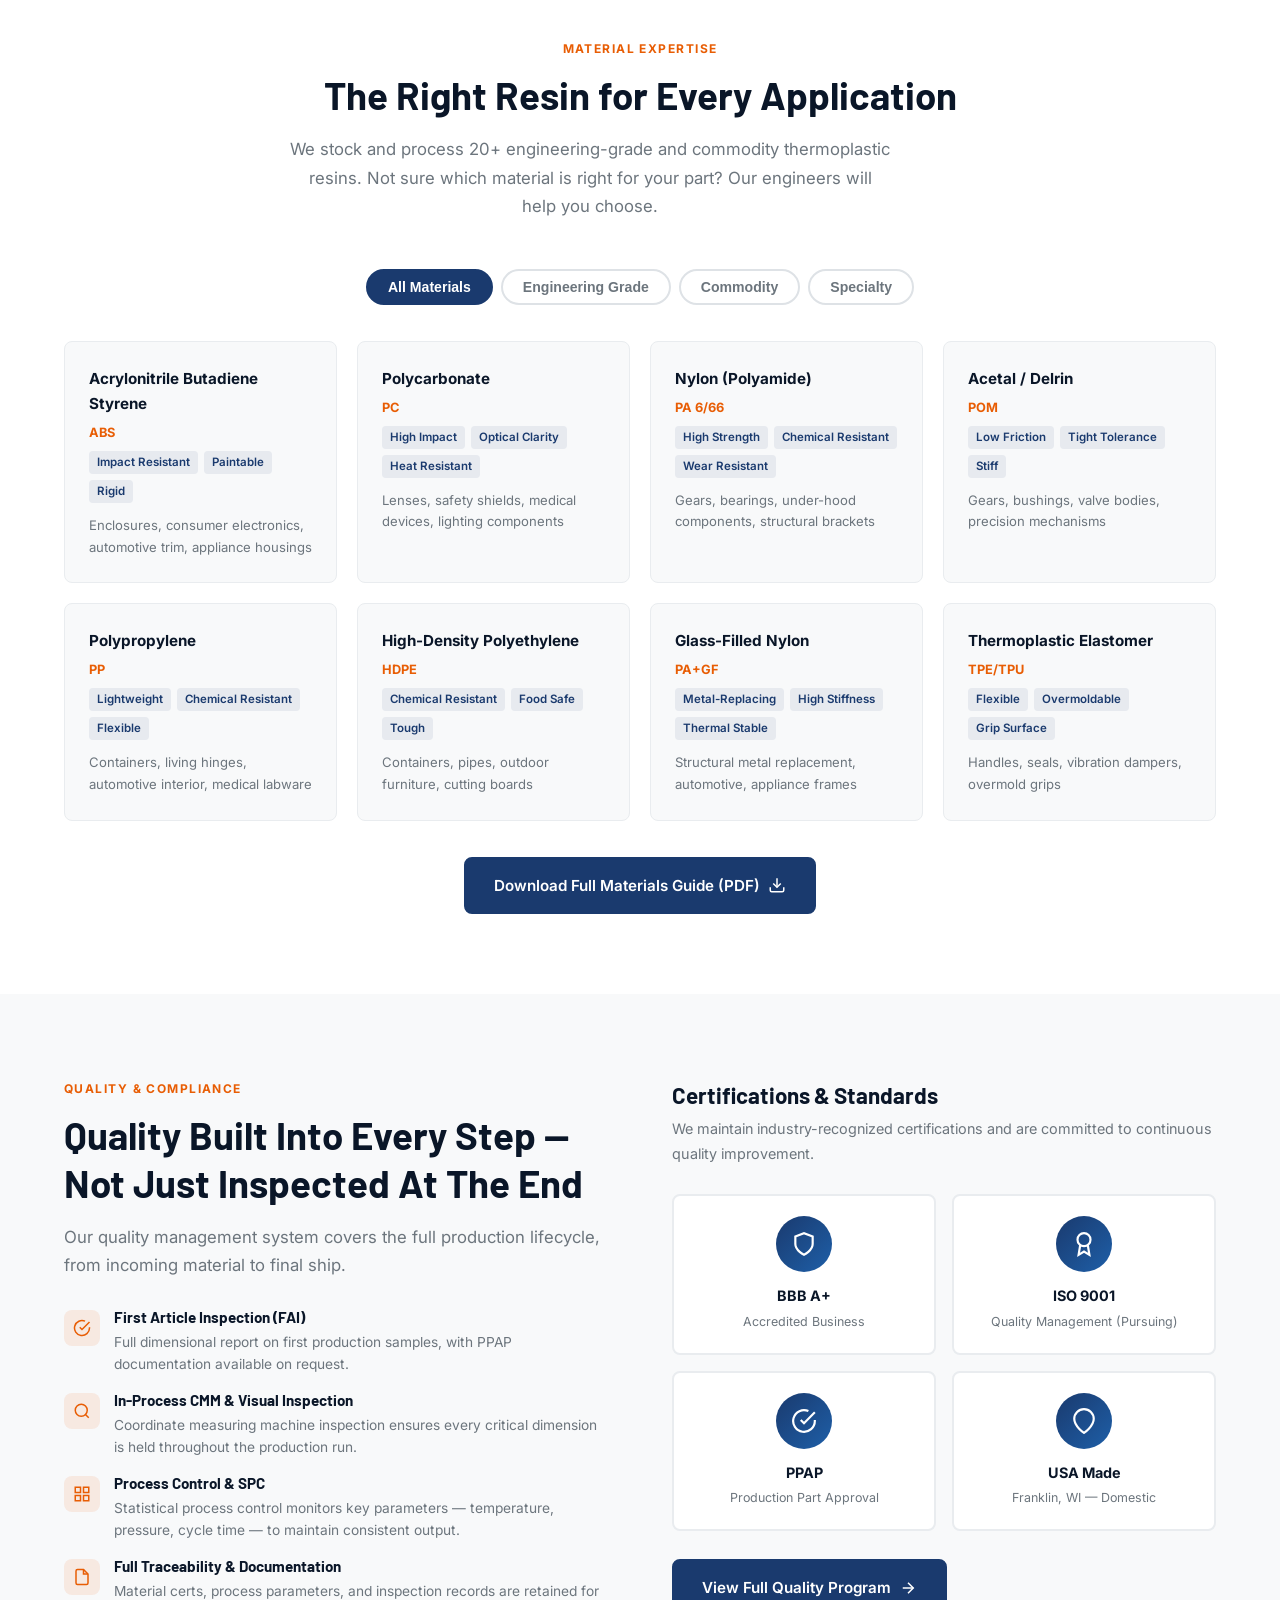
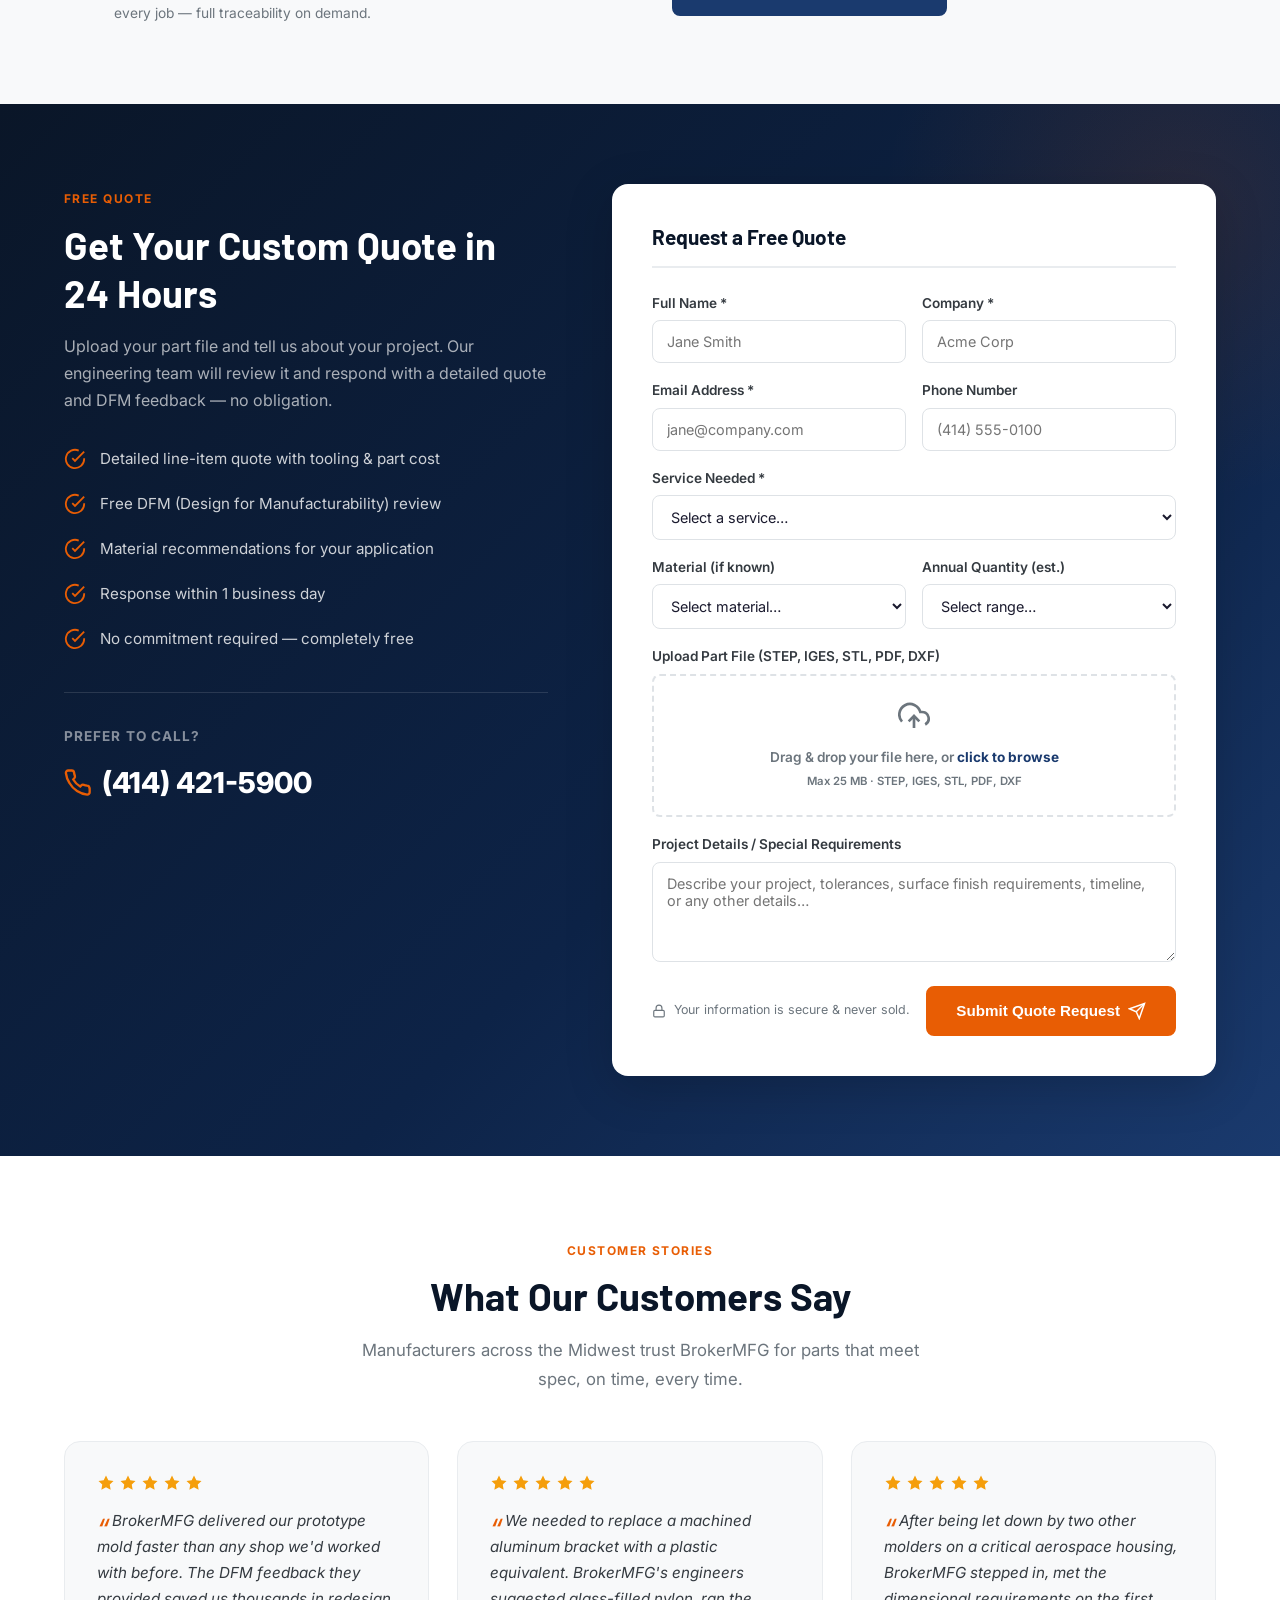
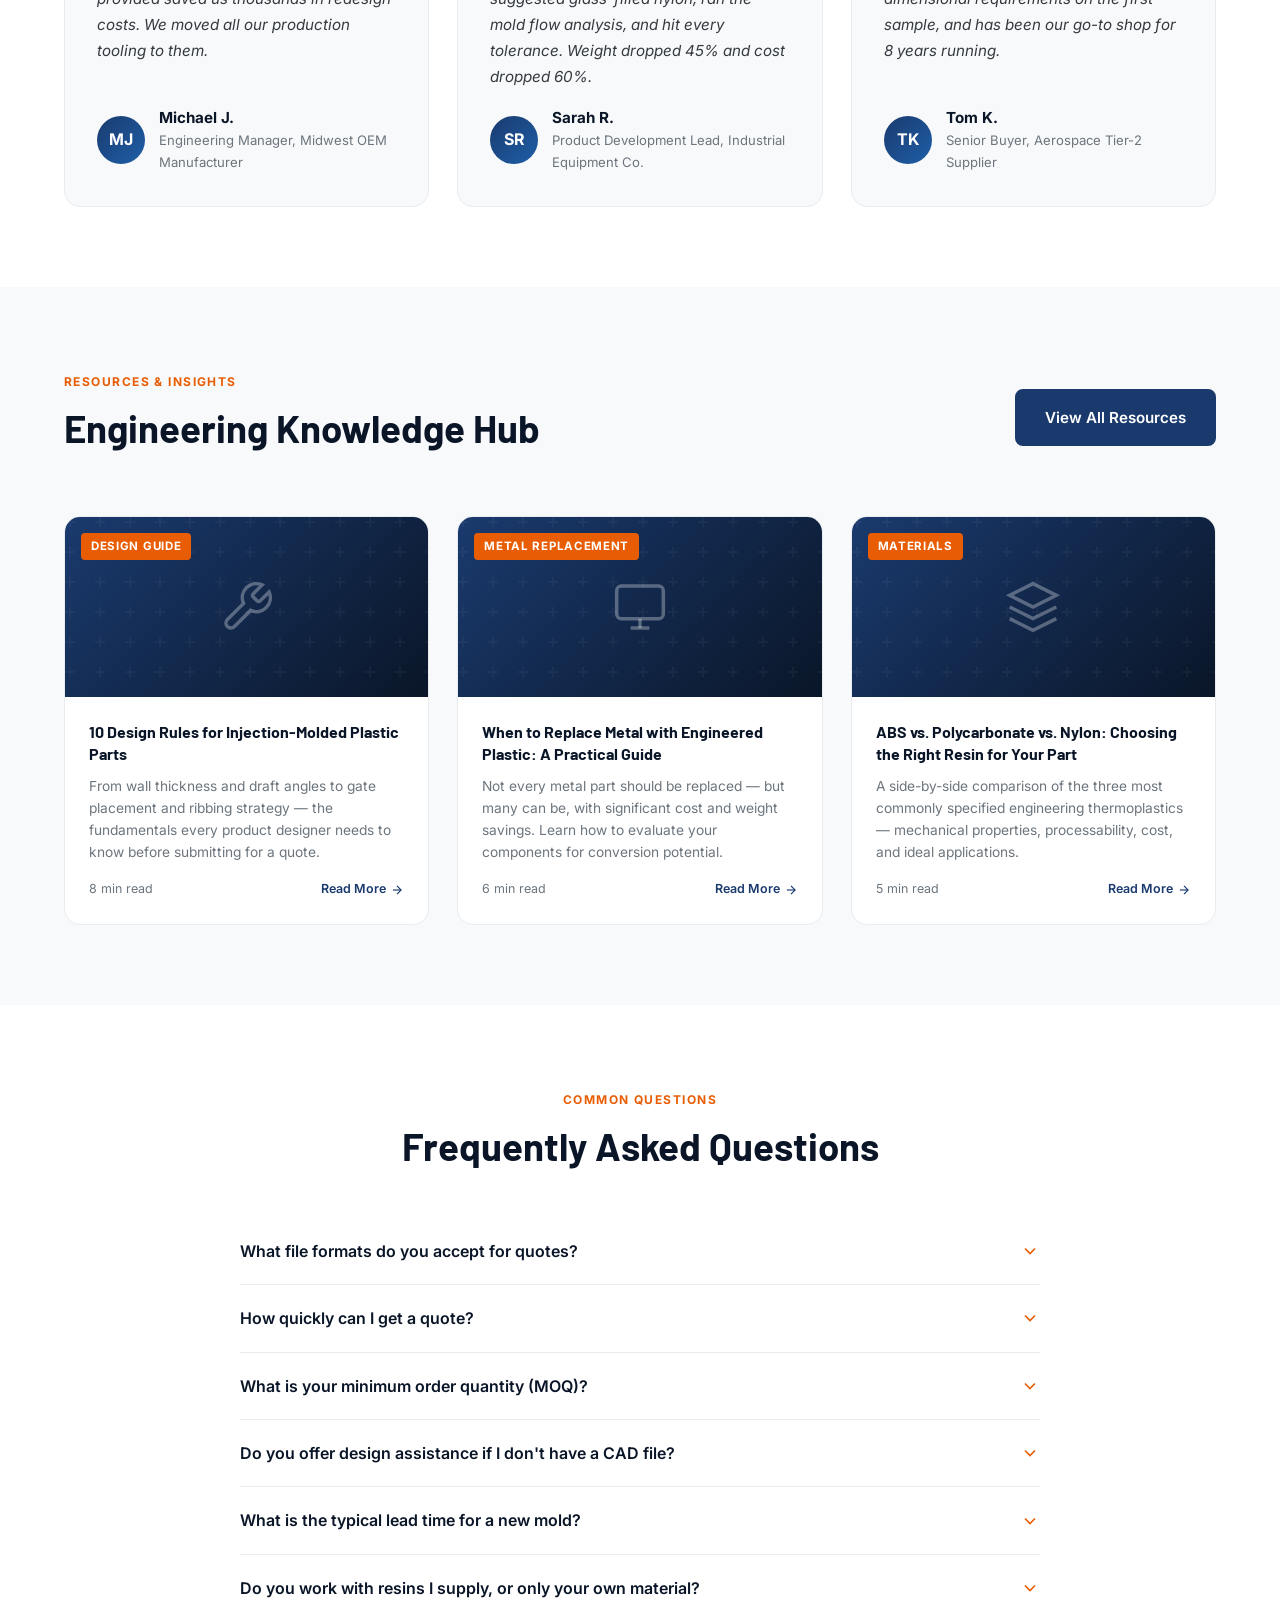
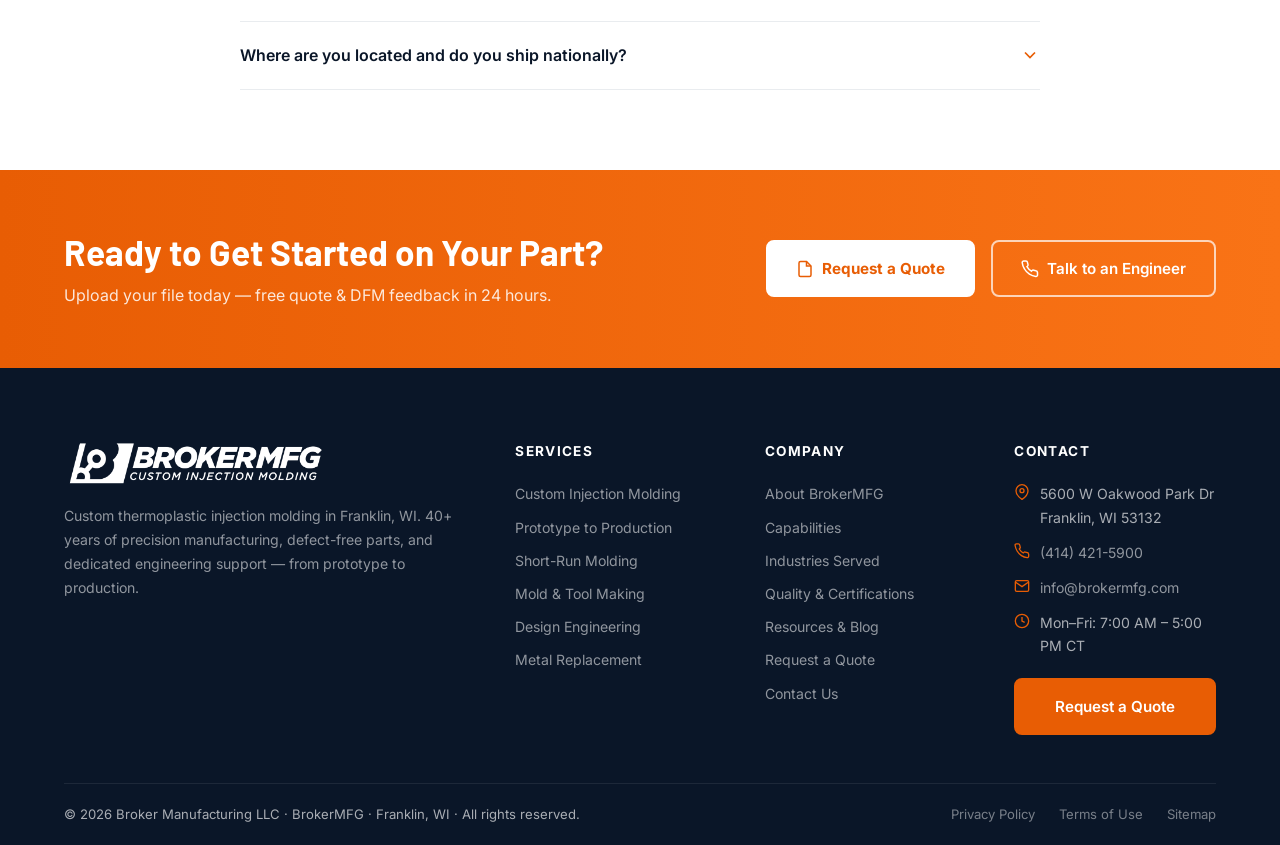
==== commit 411b7629: "SEO improvements: image compression, sitemap, robots.txt, alt text - Compress a1.jpeg 2.9MB → 93KB, " ====
--- a/index.html
+++ b/index.html
@@ -10,6 +10,7 @@
   <meta property="og:description" content="40+ years of precision injection molding in Franklin, WI. From prototype to production – 100% defect-free parts guaranteed.">
   <meta property="og:type" content="website">
   <meta property="og:url" content="https://www.brokermfg.com">
+  <link rel="sitemap" type="application/xml" href="sitemap.xml">
   <link rel="canonical" href="https://www.brokermfg.com/">
   <link rel="icon" type="image/svg+xml" href="data:image/svg+xml,<svg xmlns='http://www.w3.org/2000/svg' viewBox='0 0 32 32'><rect width='32' height='32' rx='6' fill='%23e85d04'/><text x='50%25' y='50%25' dominant-baseline='central' text-anchor='middle' font-family='Arial' font-weight='800' font-size='14' fill='white'>B</text></svg>">
   <link rel="preconnect" href="https://fonts.googleapis.com">
@@ -154,7 +155,7 @@
 
       <!-- Right: Stats Card -->
       <div class="hero-visual" style="border-radius:var(--radius-lg);overflow:hidden;">
-        <img src="images/Molding+factory.jpeg" alt="BrokerMFG injection molding factory floor" style="position:absolute;inset:0;width:100%;height:100%;object-fit:cover;opacity:0.22;border-radius:var(--radius-lg);">
+        <img src="images/Molding+factory.jpeg" alt="Custom thermoplastic injection molding factory floor in Franklin, Wisconsin — Toyo injection presses ranging 28 to 300 tons" style="position:absolute;inset:0;width:100%;height:100%;object-fit:cover;opacity:0.22;border-radius:var(--radius-lg);">
         <div class="hero-float-badge">
           <strong>40+</strong>
           Years of<br>Excellence
